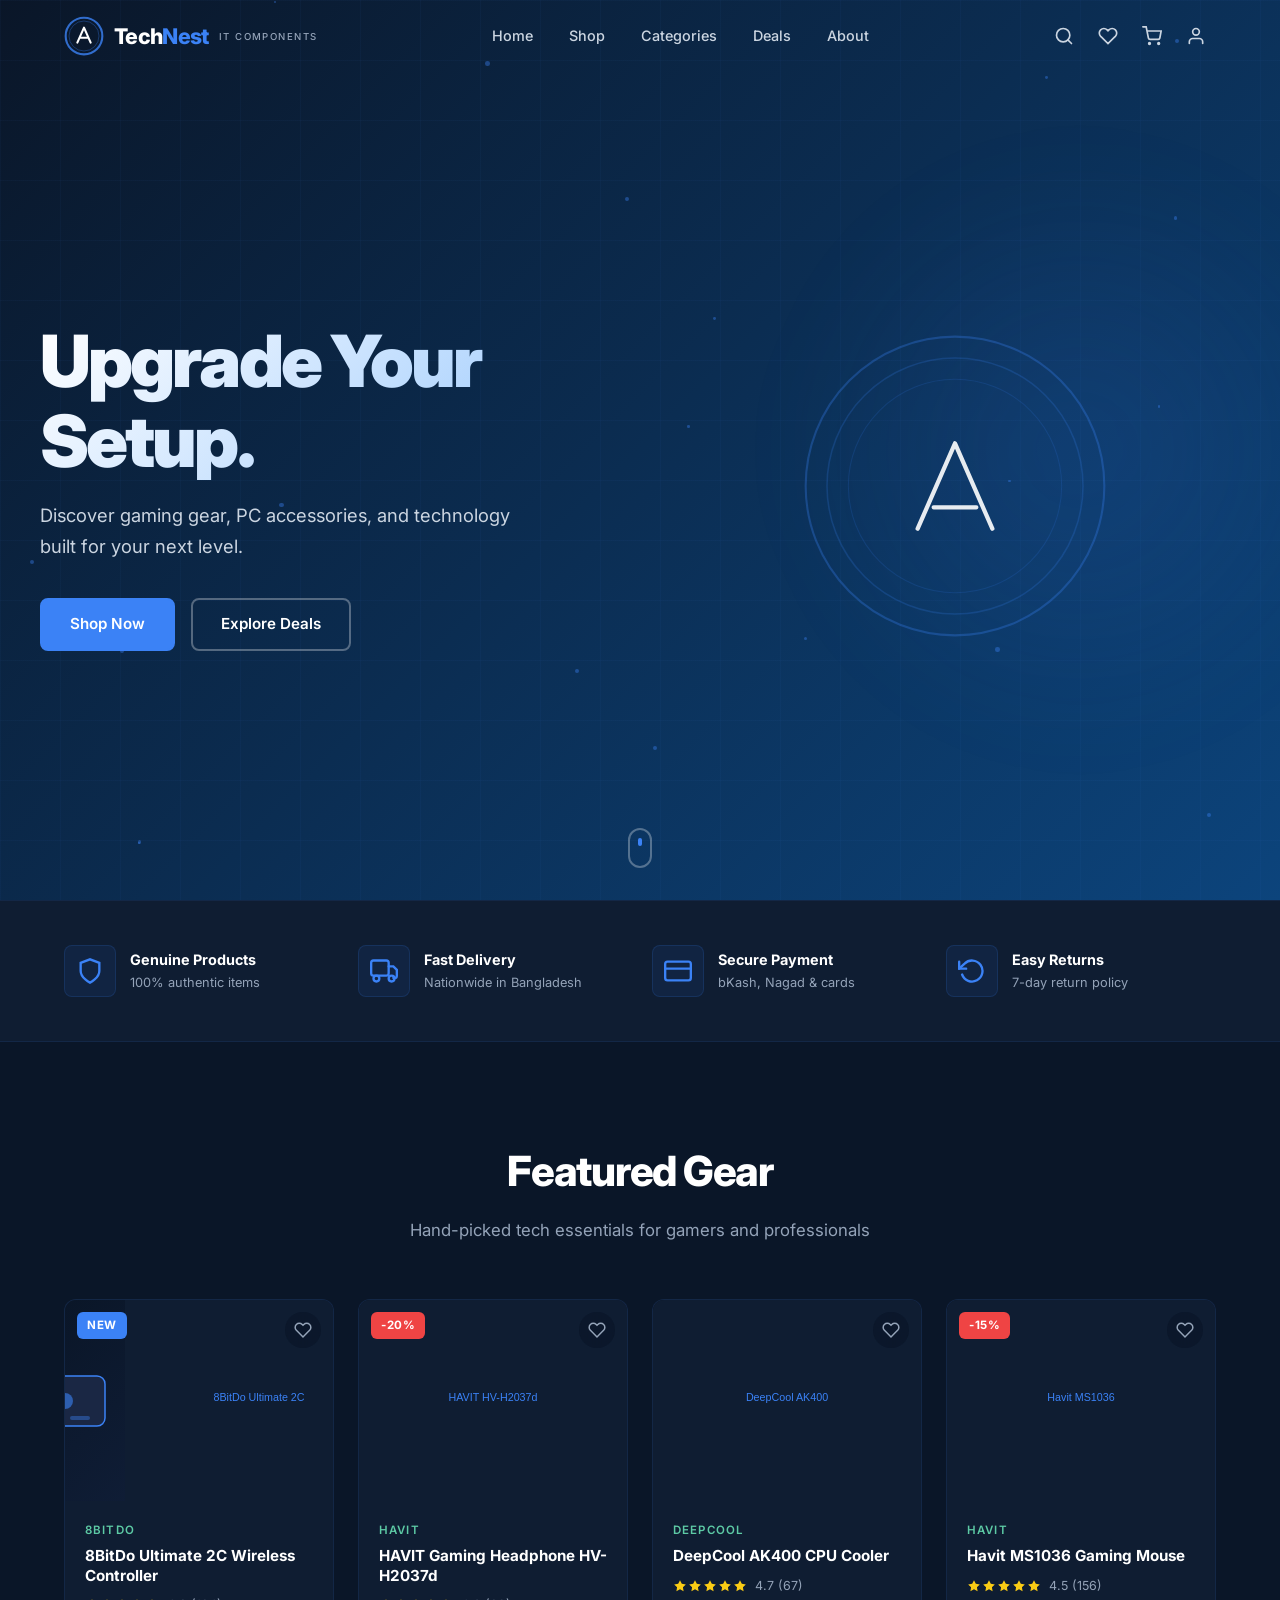
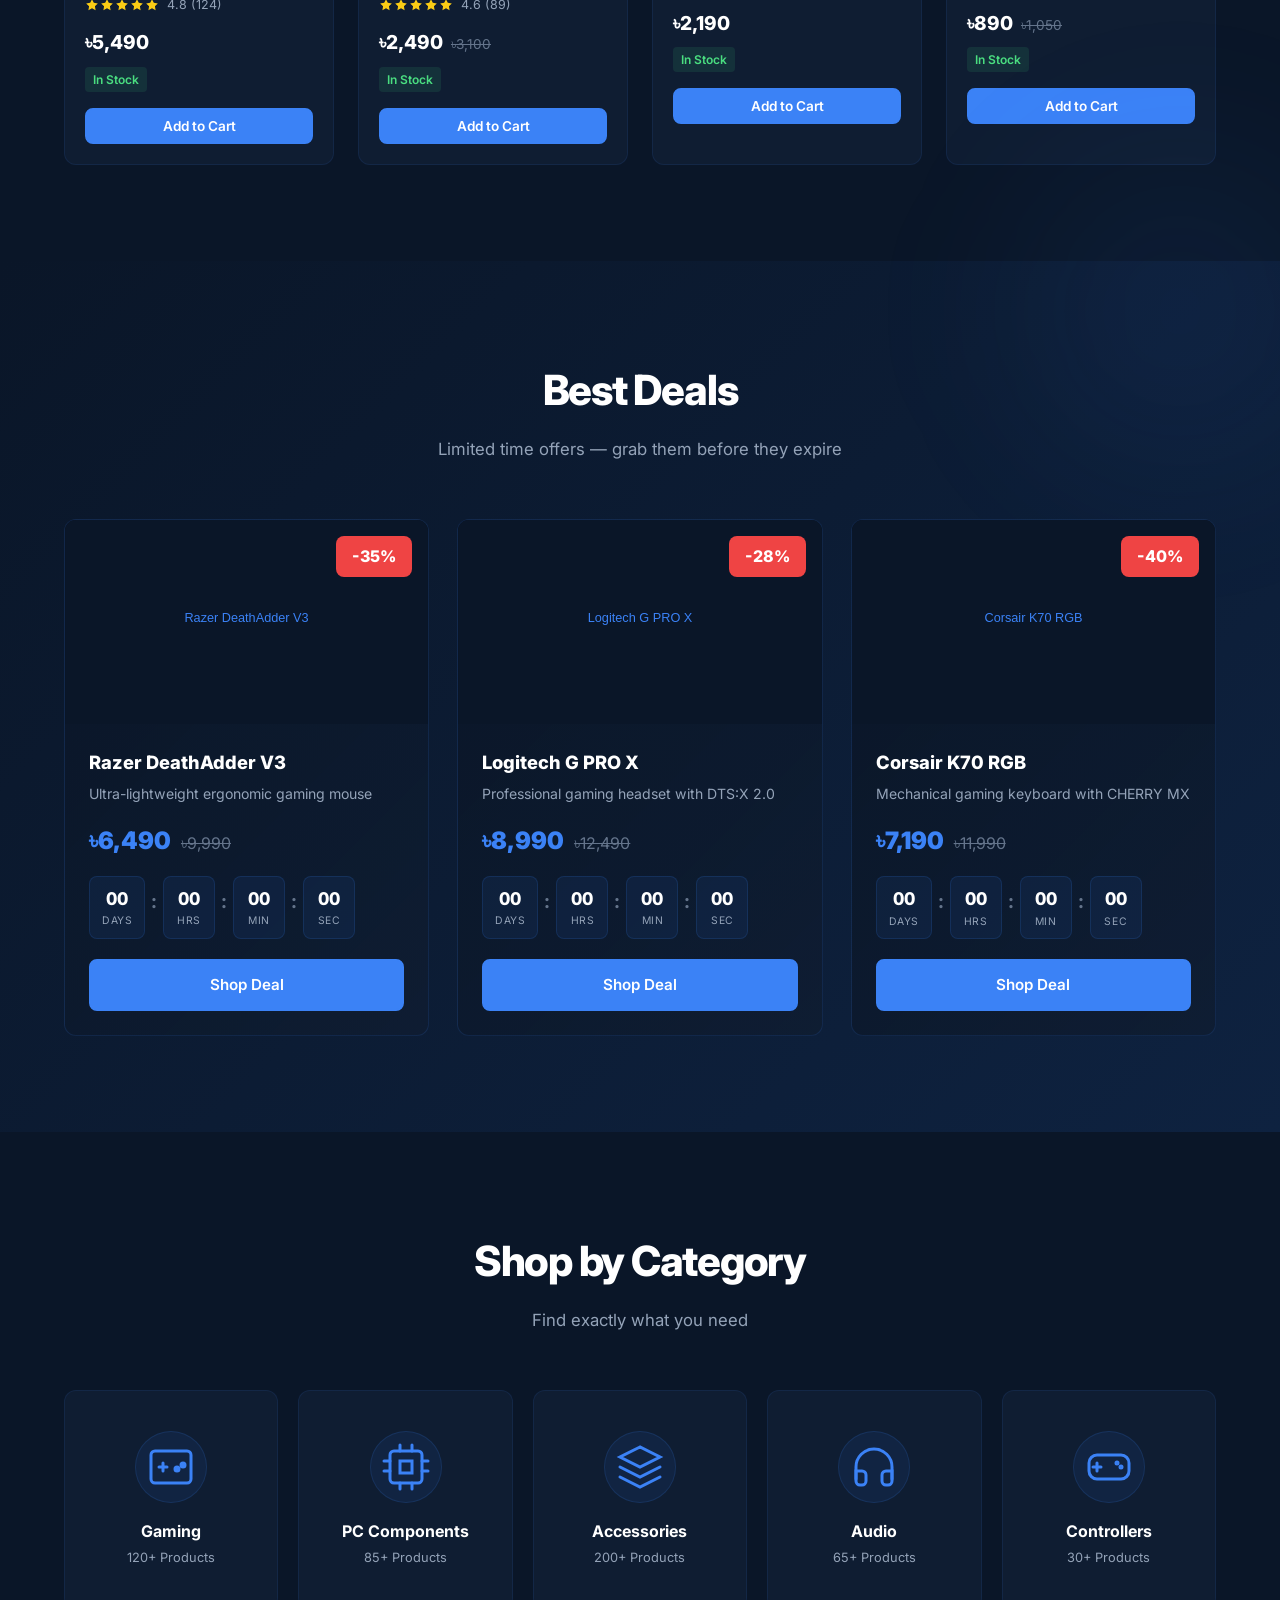
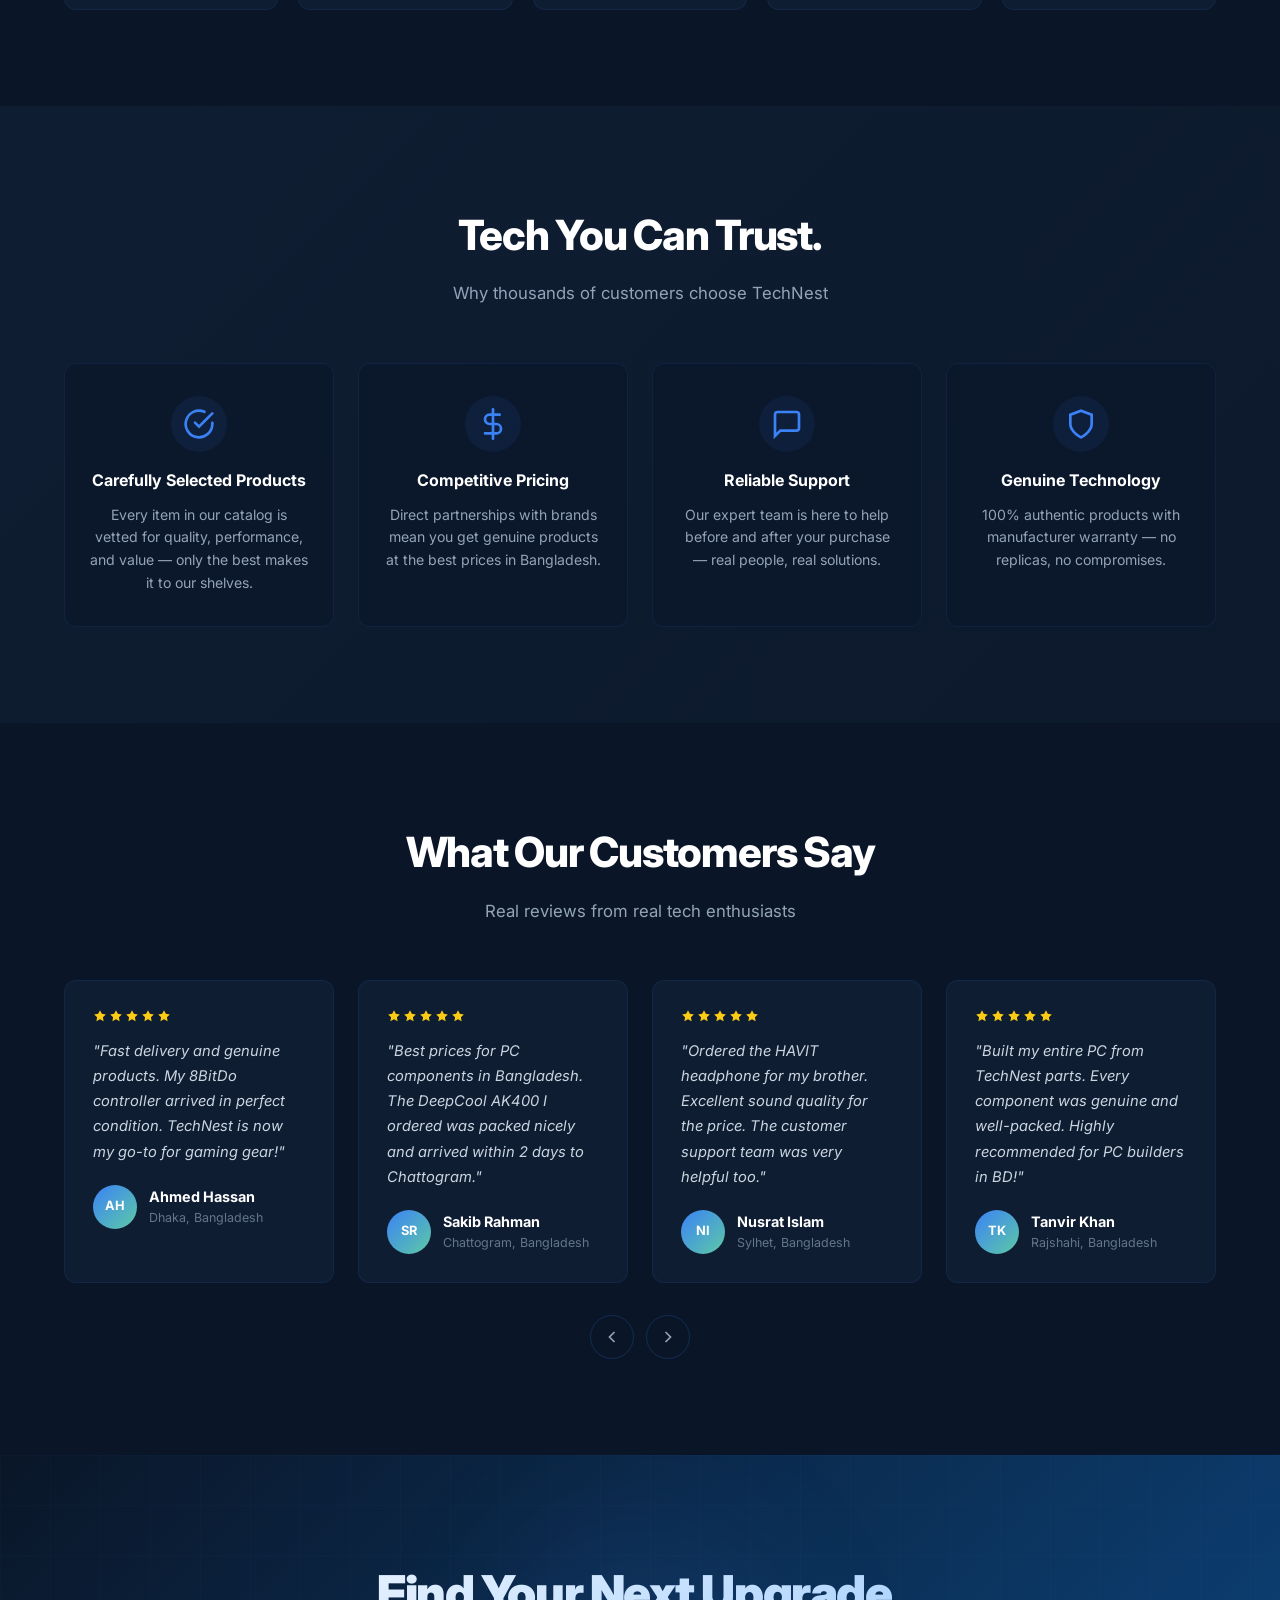
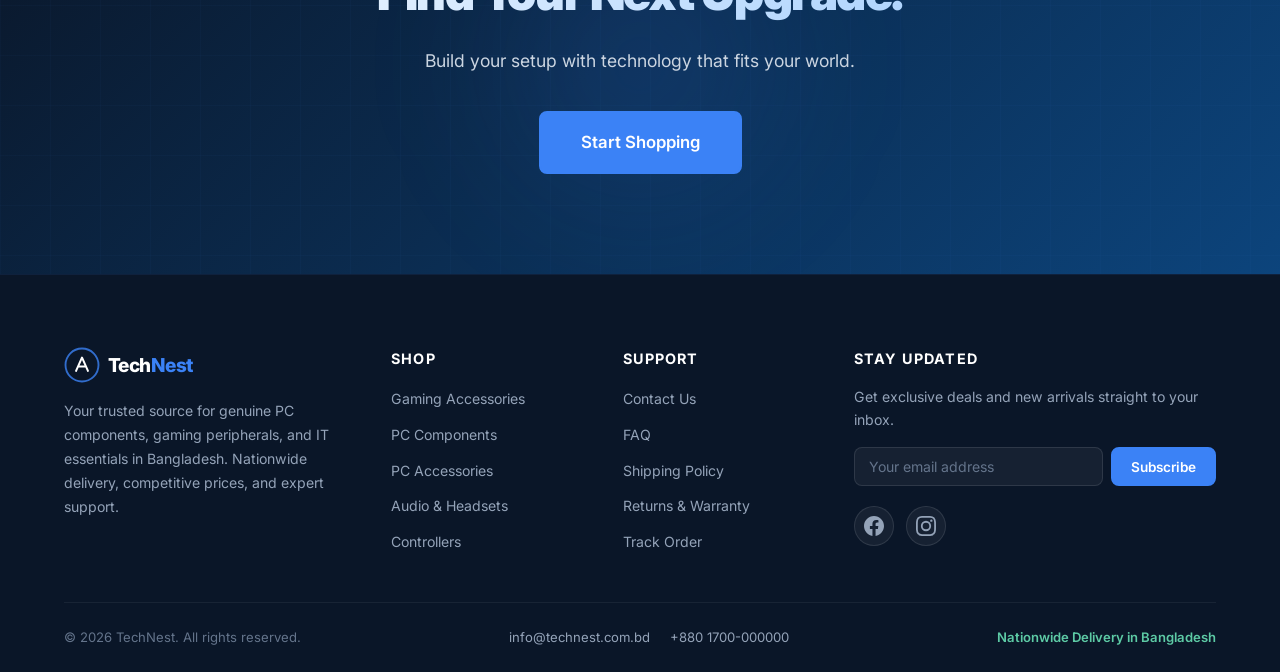
==== index.html @ ec7900d3 "TechNest: Full e-commerce website with admin panel, auth, cart, wishlist, search, filters - 10 pages" ====
<!DOCTYPE html>
<html lang="en">
<head>
    <meta charset="UTF-8">
    <meta name="viewport" content="width=device-width, initial-scale=1.0">
    <title>TechNest | Buy Genuine PC Components, Gaming Gear &amp; IT Accessories in Bangladesh</title>
    <meta name="description" content="Shop genuine computer components, gaming accessories, PC parts, and IT products in Bangladesh at TechNest. Fast delivery, competitive prices, and nationwide coverage.">
    <meta name="keywords" content="computer components Bangladesh, gaming accessories, IT products Bangladesh, PC parts online, gaming gear Bangladesh, TechNest">
    <meta name="author" content="TechNest">
    <meta name="robots" content="index, follow">
    <link rel="canonical" href="https://www.technest.com.bd/">

    <!-- Open Graph -->
    <meta property="og:type" content="website">
    <meta property="og:title" content="TechNest | Buy Genuine PC Components, Gaming Gear & IT Accessories in Bangladesh">
    <meta property="og:description" content="Shop genuine computer components, gaming accessories, PC parts, and IT products in Bangladesh at TechNest. Fast delivery, competitive prices.">
    <meta property="og:image" content="https://www.technest.com.bd/images/og-cover.jpg">
    <meta property="og:url" content="https://www.technest.com.bd/">
    <meta property="og:site_name" content="TechNest">
    <meta property="og:locale" content="en_BD">

    <!-- Twitter Card -->
    <meta name="twitter:card" content="summary_large_image">
    <meta name="twitter:title" content="TechNest | Buy Genuine PC Components, Gaming Gear & IT Accessories in Bangladesh">
    <meta name="twitter:description" content="Shop genuine computer components, gaming accessories, PC parts, and IT products in Bangladesh at TechNest.">
    <meta name="twitter:image" content="https://www.technest.com.bd/images/og-cover.jpg">

    <!-- Favicon -->
    <link rel="icon" type="image/svg+xml" href="data:image/svg+xml,<svg xmlns='http://www.w3.org/2000/svg' viewBox='0 0 100 100'><circle cx='50' cy='50' r='45' fill='none' stroke='%233B82F6' stroke-width='4'/><path d='M30 65 L50 25 L70 65 M40 50 H60' fill='none' stroke='white' stroke-width='5' stroke-linecap='round' stroke-linejoin='round'/></svg>">

    <!-- Fonts -->
    <link rel="preconnect" href="https://fonts.googleapis.com">
    <link rel="preconnect" href="https://fonts.gstatic.com" crossorigin>
    <link href="https://fonts.googleapis.com/css2?family=Inter:wght@300;400;500;600;700;800;900&display=swap" rel="stylesheet">

    <!-- Structured Data: Organization -->
    <script type="application/ld+json">
    {
        "@context": "https://schema.org",
        "@type": "Organization",
        "name": "TechNest",
        "url": "https://www.technest.com.bd",
        "logo": "https://www.technest.com.bd/images/logo.png",
        "description": "TechNest is a premium technology and gaming store in Bangladesh selling genuine PC components, gaming peripherals, and IT essentials.",
        "address": {
            "@type": "PostalAddress",
            "addressCountry": "BD"
        },
        "areaServed": {
            "@type": "Country",
            "name": "Bangladesh"
        },
        "sameAs": [
            "https://www.facebook.com/profile.php?id=61592194077927",
            "https://www.instagram.com/technestbd"
        ]
    }
    </script>

    <!-- Structured Data: Products -->
    <script type="application/ld+json">
    {
        "@context": "https://schema.org",
        "@type": "ItemList",
        "itemListElement": [
            {
                "@type": "ListItem",
                "position": 1,
                "item": {
                    "@type": "Product",
                    "name": "8BitDo Ultimate 2C Wireless Controller",
                    "image": "https://www.technest.com.bd/images/products/8bitdo-ultimate-2c.jpg",
                    "description": "Premium wireless gaming controller with Hall Effect joysticks and customizable buttons.",
                    "brand": { "@type": "Brand", "name": "8BitDo" },
                    "offers": {
                        "@type": "Offer",
                        "price": "5490",
                        "priceCurrency": "BDT",
                        "availability": "https://schema.org/InStock",
                        "seller": { "@type": "Organization", "name": "TechNest" }
                    },
                    "aggregateRating": {
                        "@type": "AggregateRating",
                        "ratingValue": "4.8",
                        "reviewCount": "124"
                    }
                }
            },
            {
                "@type": "ListItem",
                "position": 2,
                "item": {
                    "@type": "Product",
                    "name": "HAVIT Gaming Headphone HV-H2037d",
                    "image": "https://www.technest.com.bd/images/products/havit-hv-h2037d.jpg",
                    "description": "7.1 surround sound gaming headphone with noise-cancelling microphone.",
                    "brand": { "@type": "Brand", "name": "HAVIT" },
                    "offers": {
                        "@type": "Offer",
                        "price": "2490",
                        "priceCurrency": "BDT",
                        "availability": "https://schema.org/InStock",
                        "seller": { "@type": "Organization", "name": "TechNest" }
                    },
                    "aggregateRating": {
                        "@type": "AggregateRating",
                        "ratingValue": "4.6",
                        "reviewCount": "89"
                    }
                }
            },
            {
                "@type": "ListItem",
                "position": 3,
                "item": {
                    "@type": "Product",
                    "name": "DeepCool AK400 CPU Cooler",
                    "image": "https://www.technest.com.bd/images/products/deepcool-ak400.jpg",
                    "description": "High-performance tower CPU cooler with 4 direct-touch heat pipes.",
                    "brand": { "@type": "Brand", "name": "DeepCool" },
                    "offers": {
                        "@type": "Offer",
                        "price": "2190",
                        "priceCurrency": "BDT",
                        "availability": "https://schema.org/InStock",
                        "seller": { "@type": "Organization", "name": "TechNest" }
                    },
                    "aggregateRating": {
                        "@type": "AggregateRating",
                        "ratingValue": "4.7",
                        "reviewCount": "67"
                    }
                }
            },
            {
                "@type": "ListItem",
                "position": 4,
                "item": {
                    "@type": "Product",
                    "name": "Havit MS1036 Gaming Mouse",
                    "image": "https://www.technest.com.bd/images/products/havit-ms1036.jpg",
                    "description": "Ergonomic gaming mouse with 6 programmable buttons and adjustable DPI.",
                    "brand": { "@type": "Brand", "name": "Havit" },
                    "offers": {
                        "@type": "Offer",
                        "price": "890",
                        "priceCurrency": "BDT",
                        "availability": "https://schema.org/InStock",
                        "seller": { "@type": "Organization", "name": "TechNest" }
                    },
                    "aggregateRating": {
                        "@type": "AggregateRating",
                        "ratingValue": "4.5",
                        "reviewCount": "156"
                    }
                }
            }
        ]
    }
    </script>

    <!-- Structured Data: BreadcrumbList -->
    <script type="application/ld+json">
    {
        "@context": "https://schema.org",
        "@type": "BreadcrumbList",
        "itemListElement": [
            { "@type": "ListItem", "position": 1, "name": "Home", "item": "https://www.technest.com.bd/" },
            { "@type": "ListItem", "position": 2, "name": "Shop", "item": "https://www.technest.com.bd/shop" }
        ]
    }
    </script>

    <link rel="stylesheet" href="styles.css">
</head>
<body>
    <!-- ========== STICKY NAVBAR ========== -->
    <header class="navbar" id="navbar">
        <nav class="navbar__inner container" aria-label="Main navigation">
            <a href="#hero" class="navbar__logo" aria-label="TechNest Home">
                <svg class="navbar__logo-icon" viewBox="0 0 48 48" width="40" height="40" aria-hidden="true">
                    <circle cx="24" cy="24" r="22" fill="none" stroke="#3B82F6" stroke-width="2.5" opacity="0.8"/>
                    <circle cx="24" cy="24" r="18" fill="none" stroke="#3B82F6" stroke-width="1" opacity="0.4"/>
                    <path d="M16 32 L24 14 L32 32 M20 26 H28" fill="none" stroke="#fff" stroke-width="2.5" stroke-linecap="round" stroke-linejoin="round"/>
                </svg>
                <span class="navbar__wordmark">Tech<span class="navbar__wordmark--blue">Nest</span></span>
                <span class="navbar__tagline">IT COMPONENTS</span>
            </a>

            <ul class="navbar__links" id="navLinks">
                <li><a href="index.html" class="navbar__link navbar__link--active">Home</a></li>
                <li><a href="shop.html" class="navbar__link">Shop</a></li>
                <li><a href="categories.html" class="navbar__link">Categories</a></li>
                <li><a href="deals.html" class="navbar__link">Deals</a></li>
                <li><a href="about.html" class="navbar__link">About</a></li>
            </ul>

            <div class="navbar__actions">
                <button class="navbar__icon-btn" aria-label="Search" onclick="TN.ui.openSearch()">
                    <svg width="20" height="20" viewBox="0 0 24 24" fill="none" stroke="currentColor" stroke-width="2" stroke-linecap="round"><circle cx="11" cy="11" r="8"/><path d="M21 21l-4.35-4.35"/></svg>
                </button>
                <button class="navbar__icon-btn" aria-label="Wishlist" onclick="TN.ui.openWishlist()">
                    <svg width="20" height="20" viewBox="0 0 24 24" fill="none" stroke="currentColor" stroke-width="2" stroke-linecap="round"><path d="M20.84 4.61a5.5 5.5 0 0 0-7.78 0L12 5.67l-1.06-1.06a5.5 5.5 0 0 0-7.78 7.78l1.06 1.06L12 21.23l7.78-7.78 1.06-1.06a5.5 5.5 0 0 0 0-7.78z"/></svg>
                    <span class="navbar__badge navbar__badge--wishlist" style="display:none">0</span>
                </button>
                <button class="navbar__icon-btn" aria-label="Cart" onclick="TN.ui.openCart()">
                    <svg width="20" height="20" viewBox="0 0 24 24" fill="none" stroke="currentColor" stroke-width="2" stroke-linecap="round"><circle cx="9" cy="21" r="1"/><circle cx="20" cy="21" r="1"/><path d="M1 1h4l2.68 13.39a2 2 0 0 0 2 1.61h9.72a2 2 0 0 0 2-1.61L23 6H6"/></svg>
                    <span class="navbar__badge navbar__badge--cart" style="display:none">0</span>
                </button>
                <a href="profile.html" class="navbar__icon-btn" aria-label="Account">
                    <svg width="20" height="20" viewBox="0 0 24 24" fill="none" stroke="currentColor" stroke-width="2" stroke-linecap="round"><path d="M20 21v-2a4 4 0 0 0-4-4H8a4 4 0 0 0-4 4v2"/><circle cx="12" cy="7" r="4"/></svg>
                </a>
                <button class="navbar__hamburger" id="hamburger" aria-label="Toggle menu" aria-expanded="false">
                    <span></span><span></span><span></span>
                </button>
            </div>
        </nav>
        <div class="navbar__mobile-menu" id="mobileMenu">
            <ul>
                <li><a href="index.html">Home</a></li>
                <li><a href="shop.html">Shop</a></li>
                <li><a href="categories.html">Categories</a></li>
                <li><a href="deals.html">Deals</a></li>
                <li><a href="about.html">About</a></li>
            </ul>
        </div>
    </header>

    <main>
        <!-- ========== HERO SECTION ========== -->
        <section class="hero" id="hero">
            <div class="hero__bg">
                <div class="hero__circuit-lines"></div>
                <div class="hero__glow-ring"></div>
                <div class="hero__particles" id="particles"></div>
            </div>
            <div class="hero__content container">
                <div class="hero__text">
                    <h1 class="hero__headline">Upgrade Your Setup.</h1>
                    <p class="hero__subtext">Discover gaming gear, PC accessories, and technology built for your next level.</p>
                    <div class="hero__ctas">
                        <a href="shop.html" class="btn btn--primary btn--glow">Shop Now</a>
                        <a href="deals.html" class="btn btn--outline">Explore Deals</a>
                    </div>
                </div>
                <div class="hero__visual">
                    <div class="hero__ring-motif">
                        <svg viewBox="0 0 300 300" class="hero__ring-svg" aria-hidden="true">
                            <circle cx="150" cy="150" r="140" fill="none" stroke="#3B82F6" stroke-width="2" opacity="0.3"/>
                            <circle cx="150" cy="150" r="120" fill="none" stroke="#3B82F6" stroke-width="1.5" opacity="0.2"/>
                            <circle cx="150" cy="150" r="100" fill="none" stroke="#3B82F6" stroke-width="1" opacity="0.15"/>
                            <path d="M115 190 L150 110 L185 190 M130 170 H170" fill="none" stroke="#fff" stroke-width="4" stroke-linecap="round" stroke-linejoin="round" opacity="0.9"/>
                        </svg>
                    </div>
                </div>
            </div>
            <div class="hero__scroll-indicator" aria-hidden="true">
                <span></span>
            </div>
        </section>

        <!-- ========== TRUST FEATURES BAR ========== -->
        <section class="trust-bar">
            <div class="container trust-bar__inner">
                <div class="trust-bar__item">
                    <div class="trust-bar__icon">
                        <svg width="28" height="28" viewBox="0 0 24 24" fill="none" stroke="#3B82F6" stroke-width="2" stroke-linecap="round"><path d="M12 22s8-4 8-10V5l-8-3-8 3v7c0 6 8 10 8 10z"/></svg>
                    </div>
                    <div>
                        <h3 class="trust-bar__title">Genuine Products</h3>
                        <p class="trust-bar__text">100% authentic items</p>
                    </div>
                </div>
                <div class="trust-bar__item">
                    <div class="trust-bar__icon">
                        <svg width="28" height="28" viewBox="0 0 24 24" fill="none" stroke="#3B82F6" stroke-width="2" stroke-linecap="round"><rect x="1" y="3" width="15" height="13" rx="2"/><path d="M16 8h4l3 3v5a2 2 0 0 1-2 2h-1"/><circle cx="5.5" cy="18.5" r="2.5"/><circle cx="18.5" cy="18.5" r="2.5"/></svg>
                    </div>
                    <div>
                        <h3 class="trust-bar__title">Fast Delivery</h3>
                        <p class="trust-bar__text">Nationwide in Bangladesh</p>
                    </div>
                </div>
                <div class="trust-bar__item">
                    <div class="trust-bar__icon">
                        <svg width="28" height="28" viewBox="0 0 24 24" fill="none" stroke="#3B82F6" stroke-width="2" stroke-linecap="round"><rect x="1" y="4" width="22" height="16" rx="2"/><line x1="1" y1="10" x2="23" y2="10"/></svg>
                    </div>
                    <div>
                        <h3 class="trust-bar__title">Secure Payment</h3>
                        <p class="trust-bar__text">bKash, Nagad & cards</p>
                    </div>
                </div>
                <div class="trust-bar__item">
                    <div class="trust-bar__icon">
                        <svg width="28" height="28" viewBox="0 0 24 24" fill="none" stroke="#3B82F6" stroke-width="2" stroke-linecap="round"><polyline points="1 4 1 10 7 10"/><path d="M3.51 15a9 9 0 1 0 2.13-9.36L1 10"/></svg>
                    </div>
                    <div>
                        <h3 class="trust-bar__title">Easy Returns</h3>
                        <p class="trust-bar__text">7-day return policy</p>
                    </div>
                </div>
            </div>
        </section>

        <!-- ========== FEATURED GEAR ========== -->
        <section class="featured" id="featured">
            <div class="container">
                <div class="section-header">
                    <h2 class="section-title">Featured Gear</h2>
                    <p class="section-subtitle">Hand-picked tech essentials for gamers and professionals</p>
                </div>
                <div class="product-grid">
                    <!-- Product 1 -->
                    <article class="product-card" itemscope itemtype="https://schema.org/Product">
                        <div class="product-card__badge">New</div>
                        <button class="product-card__wishlist" data-wishlist-id="1" onclick="TN.toggleWishlist(1,this)" aria-label="Add to wishlist">
                            <svg width="18" height="18" viewBox="0 0 24 24" fill="none" stroke="currentColor" stroke-width="2"><path d="M20.84 4.61a5.5 5.5 0 0 0-7.78 0L12 5.67l-1.06-1.06a5.5 5.5 0 0 0-7.78 7.78l1.06 1.06L12 21.23l7.78-7.78 1.06-1.06a5.5 5.5 0 0 0 0-7.78z"/></svg>
                        </button>
                        <div class="product-card__image">
                            <div class="product-card__placeholder" aria-hidden="true">
                                <svg viewBox="0 0 120 80" width="120" height="80"><rect x="20" y="15" width="80" height="50" rx="8" fill="#1a2744" stroke="#3B82F6" stroke-width="1.5"/><circle cx="60" cy="40" r="8" fill="#3B82F6" opacity="0.6"/><rect x="35" y="55" width="20" height="4" rx="2" fill="#3B82F6" opacity="0.4"/><rect x="65" y="55" width="20" height="4" rx="2" fill="#3B82F6" opacity="0.4"/></svg>
                            </div>
                            <img src="data:image/svg+xml,%3Csvg xmlns='http://www.w3.org/2000/svg' viewBox='0 0 400 300'%3E%3Crect fill='%230f1d32' width='400' height='300'/%3E%3Ctext x='200' y='150' fill='%233B82F6' font-size='16' text-anchor='middle' font-family='sans-serif'%3E8BitDo Ultimate 2C%3C/text%3E%3C/svg%3E" alt="8BitDo Ultimate 2C Wireless Controller - TechNest Bangladesh" loading="lazy" width="400" height="300" itemprop="image">
                        </div>
                        <div class="product-card__body">
                            <span class="product-card__brand" itemprop="brand">8BitDo</span>
                            <h3 class="product-card__name" itemprop="name">8BitDo Ultimate 2C Wireless Controller</h3>
                            <div class="product-card__rating" itemprop="aggregateRating" itemscope itemtype="https://schema.org/AggregateRating">
                                <div class="stars" aria-label="4.8 out of 5 stars">
                                    <svg width="14" height="14" viewBox="0 0 24 24" fill="#facc15"><path d="M12 2l3.09 6.26L22 9.27l-5 4.87 1.18 6.88L12 17.77l-6.18 3.25L7 14.14 2 9.27l6.91-1.01L12 2z"/></svg>
                                    <svg width="14" height="14" viewBox="0 0 24 24" fill="#facc15"><path d="M12 2l3.09 6.26L22 9.27l-5 4.87 1.18 6.88L12 17.77l-6.18 3.25L7 14.14 2 9.27l6.91-1.01L12 2z"/></svg>
                                    <svg width="14" height="14" viewBox="0 0 24 24" fill="#facc15"><path d="M12 2l3.09 6.26L22 9.27l-5 4.87 1.18 6.88L12 17.77l-6.18 3.25L7 14.14 2 9.27l6.91-1.01L12 2z"/></svg>
                                    <svg width="14" height="14" viewBox="0 0 24 24" fill="#facc15"><path d="M12 2l3.09 6.26L22 9.27l-5 4.87 1.18 6.88L12 17.77l-6.18 3.25L7 14.14 2 9.27l6.91-1.01L12 2z"/></svg>
                                    <svg width="14" height="14" viewBox="0 0 24 24" fill="#facc15"><path d="M12 2l3.09 6.26L22 9.27l-5 4.87 1.18 6.88L12 17.77l-6.18 3.25L7 14.14 2 9.27l6.91-1.01L12 2z"/></svg>
                                </div>
                                <span class="product-card__rating-text"><span itemprop="ratingValue">4.8</span> (<span itemprop="reviewCount">124</span>)</span>
                            </div>
                            <div class="product-card__pricing" itemprop="offers" itemscope itemtype="https://schema.org/Offer">
                                <span class="product-card__price" itemprop="price" content="5490">৳5,490</span>
                                <meta itemprop="priceCurrency" content="BDT">
                                <link itemprop="availability" href="https://schema.org/InStock">
                            </div>
                            <span class="product-card__stock product-card__stock--in">In Stock</span>
                            <button class="btn btn--primary btn--sm product-card__cta" onclick="TN.addToCart(1)">Add to Cart</button>
                        </div>
                    </article>

                    <!-- Product 2 -->
                    <article class="product-card" itemscope itemtype="https://schema.org/Product">
                        <div class="product-card__badge product-card__badge--sale">-20%</div>
                        <button class="product-card__wishlist" data-wishlist-id="2" onclick="TN.toggleWishlist(2,this)" aria-label="Add to wishlist">
                            <svg width="18" height="18" viewBox="0 0 24 24" fill="none" stroke="currentColor" stroke-width="2"><path d="M20.84 4.61a5.5 5.5 0 0 0-7.78 0L12 5.67l-1.06-1.06a5.5 5.5 0 0 0-7.78 7.78l1.06 1.06L12 21.23l7.78-7.78 1.06-1.06a5.5 5.5 0 0 0 0-7.78z"/></svg>
                        </button>
                        <div class="product-card__image">
                            <img src="data:image/svg+xml,%3Csvg xmlns='http://www.w3.org/2000/svg' viewBox='0 0 400 300'%3E%3Crect fill='%230f1d32' width='400' height='300'/%3E%3Ctext x='200' y='150' fill='%233B82F6' font-size='16' text-anchor='middle' font-family='sans-serif'%3EHAVIT HV-H2037d%3C/text%3E%3C/svg%3E" alt="HAVIT Gaming Headphone HV-H2037d - TechNest Bangladesh" loading="lazy" width="400" height="300" itemprop="image">
                        </div>
                        <div class="product-card__body">
                            <span class="product-card__brand" itemprop="brand">HAVIT</span>
                            <h3 class="product-card__name" itemprop="name">HAVIT Gaming Headphone HV-H2037d</h3>
                            <div class="product-card__rating" itemprop="aggregateRating" itemscope itemtype="https://schema.org/AggregateRating">
                                <div class="stars" aria-label="4.6 out of 5 stars">
                                    <svg width="14" height="14" viewBox="0 0 24 24" fill="#facc15"><path d="M12 2l3.09 6.26L22 9.27l-5 4.87 1.18 6.88L12 17.77l-6.18 3.25L7 14.14 2 9.27l6.91-1.01L12 2z"/></svg>
                                    <svg width="14" height="14" viewBox="0 0 24 24" fill="#facc15"><path d="M12 2l3.09 6.26L22 9.27l-5 4.87 1.18 6.88L12 17.77l-6.18 3.25L7 14.14 2 9.27l6.91-1.01L12 2z"/></svg>
                                    <svg width="14" height="14" viewBox="0 0 24 24" fill="#facc15"><path d="M12 2l3.09 6.26L22 9.27l-5 4.87 1.18 6.88L12 17.77l-6.18 3.25L7 14.14 2 9.27l6.91-1.01L12 2z"/></svg>
                                    <svg width="14" height="14" viewBox="0 0 24 24" fill="#facc15"><path d="M12 2l3.09 6.26L22 9.27l-5 4.87 1.18 6.88L12 17.77l-6.18 3.25L7 14.14 2 9.27l6.91-1.01L12 2z"/></svg>
                                    <svg width="14" height="14" viewBox="0 0 24 24" fill="#facc15"><path d="M12 2l3.09 6.26L22 9.27l-5 4.87 1.18 6.88L12 17.77l-6.18 3.25L7 14.14 2 9.27l6.91-1.01L12 2z"/></svg>
                                </div>
                                <span class="product-card__rating-text"><span itemprop="ratingValue">4.6</span> (<span itemprop="reviewCount">89</span>)</span>
                            </div>
                            <div class="product-card__pricing" itemprop="offers" itemscope itemtype="https://schema.org/Offer">
                                <span class="product-card__price" itemprop="price" content="2490">৳2,490</span>
                                <span class="product-card__original-price">৳3,100</span>
                                <meta itemprop="priceCurrency" content="BDT">
                                <link itemprop="availability" href="https://schema.org/InStock">
                            </div>
                            <span class="product-card__stock product-card__stock--in">In Stock</span>
                            <button class="btn btn--primary btn--sm product-card__cta" onclick="TN.addToCart(2)">Add to Cart</button>
                        </div>
                    </article>

                    <!-- Product 3 -->
                    <article class="product-card" itemscope itemtype="https://schema.org/Product">
                        <button class="product-card__wishlist" data-wishlist-id="3" onclick="TN.toggleWishlist(3,this)" aria-label="Add to wishlist">
                            <svg width="18" height="18" viewBox="0 0 24 24" fill="none" stroke="currentColor" stroke-width="2"><path d="M20.84 4.61a5.5 5.5 0 0 0-7.78 0L12 5.67l-1.06-1.06a5.5 5.5 0 0 0-7.78 7.78l1.06 1.06L12 21.23l7.78-7.78 1.06-1.06a5.5 5.5 0 0 0 0-7.78z"/></svg>
                        </button>
                        <div class="product-card__image">
                            <img src="data:image/svg+xml,%3Csvg xmlns='http://www.w3.org/2000/svg' viewBox='0 0 400 300'%3E%3Crect fill='%230f1d32' width='400' height='300'/%3E%3Ctext x='200' y='150' fill='%233B82F6' font-size='16' text-anchor='middle' font-family='sans-serif'%3EDeepCool AK400%3C/text%3E%3C/svg%3E" alt="DeepCool AK400 CPU Cooler - TechNest Bangladesh" loading="lazy" width="400" height="300" itemprop="image">
                        </div>
                        <div class="product-card__body">
                            <span class="product-card__brand" itemprop="brand">DeepCool</span>
                            <h3 class="product-card__name" itemprop="name">DeepCool AK400 CPU Cooler</h3>
                            <div class="product-card__rating" itemprop="aggregateRating" itemscope itemtype="https://schema.org/AggregateRating">
                                <div class="stars" aria-label="4.7 out of 5 stars">
                                    <svg width="14" height="14" viewBox="0 0 24 24" fill="#facc15"><path d="M12 2l3.09 6.26L22 9.27l-5 4.87 1.18 6.88L12 17.77l-6.18 3.25L7 14.14 2 9.27l6.91-1.01L12 2z"/></svg>
                                    <svg width="14" height="14" viewBox="0 0 24 24" fill="#facc15"><path d="M12 2l3.09 6.26L22 9.27l-5 4.87 1.18 6.88L12 17.77l-6.18 3.25L7 14.14 2 9.27l6.91-1.01L12 2z"/></svg>
                                    <svg width="14" height="14" viewBox="0 0 24 24" fill="#facc15"><path d="M12 2l3.09 6.26L22 9.27l-5 4.87 1.18 6.88L12 17.77l-6.18 3.25L7 14.14 2 9.27l6.91-1.01L12 2z"/></svg>
                                    <svg width="14" height="14" viewBox="0 0 24 24" fill="#facc15"><path d="M12 2l3.09 6.26L22 9.27l-5 4.87 1.18 6.88L12 17.77l-6.18 3.25L7 14.14 2 9.27l6.91-1.01L12 2z"/></svg>
                                    <svg width="14" height="14" viewBox="0 0 24 24" fill="#facc15"><path d="M12 2l3.09 6.26L22 9.27l-5 4.87 1.18 6.88L12 17.77l-6.18 3.25L7 14.14 2 9.27l6.91-1.01L12 2z"/></svg>
                                </div>
                                <span class="product-card__rating-text"><span itemprop="ratingValue">4.7</span> (<span itemprop="reviewCount">67</span>)</span>
                            </div>
                            <div class="product-card__pricing" itemprop="offers" itemscope itemtype="https://schema.org/Offer">
                                <span class="product-card__price" itemprop="price" content="2190">৳2,190</span>
                                <meta itemprop="priceCurrency" content="BDT">
                                <link itemprop="availability" href="https://schema.org/InStock">
                            </div>
                            <span class="product-card__stock product-card__stock--in">In Stock</span>
                            <button class="btn btn--primary btn--sm product-card__cta" onclick="TN.addToCart(3)">Add to Cart</button>
                        </div>
                    </article>

                    <!-- Product 4 -->
                    <article class="product-card" itemscope itemtype="https://schema.org/Product">
                        <div class="product-card__badge product-card__badge--sale">-15%</div>
                        <button class="product-card__wishlist" data-wishlist-id="4" onclick="TN.toggleWishlist(4,this)" aria-label="Add to wishlist">
                            <svg width="18" height="18" viewBox="0 0 24 24" fill="none" stroke="currentColor" stroke-width="2"><path d="M20.84 4.61a5.5 5.5 0 0 0-7.78 0L12 5.67l-1.06-1.06a5.5 5.5 0 0 0-7.78 7.78l1.06 1.06L12 21.23l7.78-7.78 1.06-1.06a5.5 5.5 0 0 0 0-7.78z"/></svg>
                        </button>
                        <div class="product-card__image">
                            <img src="data:image/svg+xml,%3Csvg xmlns='http://www.w3.org/2000/svg' viewBox='0 0 400 300'%3E%3Crect fill='%230f1d32' width='400' height='300'/%3E%3Ctext x='200' y='150' fill='%233B82F6' font-size='16' text-anchor='middle' font-family='sans-serif'%3EHavit MS1036%3C/text%3E%3C/svg%3E" alt="Havit MS1036 Gaming Mouse - TechNest Bangladesh" loading="lazy" width="400" height="300" itemprop="image">
                        </div>
                        <div class="product-card__body">
                            <span class="product-card__brand" itemprop="brand">Havit</span>
                            <h3 class="product-card__name" itemprop="name">Havit MS1036 Gaming Mouse</h3>
                            <div class="product-card__rating" itemprop="aggregateRating" itemscope itemtype="https://schema.org/AggregateRating">
                                <div class="stars" aria-label="4.5 out of 5 stars">
                                    <svg width="14" height="14" viewBox="0 0 24 24" fill="#facc15"><path d="M12 2l3.09 6.26L22 9.27l-5 4.87 1.18 6.88L12 17.77l-6.18 3.25L7 14.14 2 9.27l6.91-1.01L12 2z"/></svg>
                                    <svg width="14" height="14" viewBox="0 0 24 24" fill="#facc15"><path d="M12 2l3.09 6.26L22 9.27l-5 4.87 1.18 6.88L12 17.77l-6.18 3.25L7 14.14 2 9.27l6.91-1.01L12 2z"/></svg>
                                    <svg width="14" height="14" viewBox="0 0 24 24" fill="#facc15"><path d="M12 2l3.09 6.26L22 9.27l-5 4.87 1.18 6.88L12 17.77l-6.18 3.25L7 14.14 2 9.27l6.91-1.01L12 2z"/></svg>
                                    <svg width="14" height="14" viewBox="0 0 24 24" fill="#facc15"><path d="M12 2l3.09 6.26L22 9.27l-5 4.87 1.18 6.88L12 17.77l-6.18 3.25L7 14.14 2 9.27l6.91-1.01L12 2z"/></svg>
                                    <svg width="14" height="14" viewBox="0 0 24 24" fill="#facc15"><path d="M12 2l3.09 6.26L22 9.27l-5 4.87 1.18 6.88L12 17.77l-6.18 3.25L7 14.14 2 9.27l6.91-1.01L12 2z"/></svg>
                                </div>
                                <span class="product-card__rating-text"><span itemprop="ratingValue">4.5</span> (<span itemprop="reviewCount">156</span>)</span>
                            </div>
                            <div class="product-card__pricing" itemprop="offers" itemscope itemtype="https://schema.org/Offer">
                                <span class="product-card__price" itemprop="price" content="890">৳890</span>
                                <span class="product-card__original-price">৳1,050</span>
                                <meta itemprop="priceCurrency" content="BDT">
                                <link itemprop="availability" href="https://schema.org/InStock">
                            </div>
                            <span class="product-card__stock product-card__stock--in">In Stock</span>
                            <button class="btn btn--primary btn--sm product-card__cta" onclick="TN.addToCart(4)">Add to Cart</button>
                        </div>
                    </article>
                </div>
            </div>
        </section>

        <!-- ========== BEST DEALS SECTION ========== -->
        <section class="deals" id="deals">
            <div class="deals__bg-glow" aria-hidden="true"></div>
            <div class="container">
                <div class="section-header">
                    <h2 class="section-title section-title--light">Best Deals</h2>
                    <p class="section-subtitle section-subtitle--light">Limited time offers — grab them before they expire</p>
                </div>
                <div class="deals__grid">
                    <!-- Deal 1 -->
                    <div class="deal-card">
                        <div class="deal-card__badge">
                            <span class="deal-card__badge-text">-35%</span>
                        </div>
                        <div class="deal-card__image">
                            <img src="data:image/svg+xml,%3Csvg xmlns='http://www.w3.org/2000/svg' viewBox='0 0 400 300'%3E%3Crect fill='%230a1628' width='400' height='300'/%3E%3Ctext x='200' y='150' fill='%233B82F6' font-size='14' text-anchor='middle' font-family='sans-serif'%3ERazer DeathAdder V3%3C/text%3E%3C/svg%3E" alt="Razer DeathAdder V3 Gaming Mouse on sale at TechNest" loading="lazy" width="400" height="300">
                        </div>
                        <div class="deal-card__body">
                            <h3 class="deal-card__name">Razer DeathAdder V3</h3>
                            <p class="deal-card__desc">Ultra-lightweight ergonomic gaming mouse</p>
                            <div class="deal-card__pricing">
                                <span class="deal-card__price">৳6,490</span>
                                <span class="deal-card__original">৳9,990</span>
                            </div>
                            <div class="deal-card__timer" data-end="2026-07-27T23:59:59">
                                <div class="deal-card__timer-block"><span class="deal-card__timer-num" data-unit="days">07</span><span class="deal-card__timer-label">Days</span></div>
                                <div class="deal-card__timer-sep">:</div>
                                <div class="deal-card__timer-block"><span class="deal-card__timer-num" data-unit="hours">12</span><span class="deal-card__timer-label">Hrs</span></div>
                                <div class="deal-card__timer-sep">:</div>
                                <div class="deal-card__timer-block"><span class="deal-card__timer-num" data-unit="mins">34</span><span class="deal-card__timer-label">Min</span></div>
                                <div class="deal-card__timer-sep">:</div>
                                <div class="deal-card__timer-block"><span class="deal-card__timer-num" data-unit="secs">56</span><span class="deal-card__timer-label">Sec</span></div>
                            </div>
                            <a href="deals.html" class="btn btn--primary btn--glow deal-card__cta">Shop Deal</a>
                        </div>
                    </div>

                    <!-- Deal 2 -->
                    <div class="deal-card">
                        <div class="deal-card__badge">
                            <span class="deal-card__badge-text">-28%</span>
                        </div>
                        <div class="deal-card__image">
                            <img src="data:image/svg+xml,%3Csvg xmlns='http://www.w3.org/2000/svg' viewBox='0 0 400 300'%3E%3Crect fill='%230a1628' width='400' height='300'/%3E%3Ctext x='200' y='150' fill='%233B82F6' font-size='14' text-anchor='middle' font-family='sans-serif'%3ELogitech G PRO X%3C/text%3E%3C/svg%3E" alt="Logitech G PRO X Headset on sale at TechNest" loading="lazy" width="400" height="300">
                        </div>
                        <div class="deal-card__body">
                            <h3 class="deal-card__name">Logitech G PRO X</h3>
                            <p class="deal-card__desc">Professional gaming headset with DTS:X 2.0</p>
                            <div class="deal-card__pricing">
                                <span class="deal-card__price">৳8,990</span>
                                <span class="deal-card__original">৳12,490</span>
                            </div>
                            <div class="deal-card__timer" data-end="2026-07-25T23:59:59">
                                <div class="deal-card__timer-block"><span class="deal-card__timer-num" data-unit="days">05</span><span class="deal-card__timer-label">Days</span></div>
                                <div class="deal-card__timer-sep">:</div>
                                <div class="deal-card__timer-block"><span class="deal-card__timer-num" data-unit="hours">08</span><span class="deal-card__timer-label">Hrs</span></div>
                                <div class="deal-card__timer-sep">:</div>
                                <div class="deal-card__timer-block"><span class="deal-card__timer-num" data-unit="mins">22</span><span class="deal-card__timer-label">Min</span></div>
                                <div class="deal-card__timer-sep">:</div>
                                <div class="deal-card__timer-block"><span class="deal-card__timer-num" data-unit="secs">15</span><span class="deal-card__timer-label">Sec</span></div>
                            </div>
                            <a href="deals.html" class="btn btn--primary btn--glow deal-card__cta">Shop Deal</a>
                        </div>
                    </div>

                    <!-- Deal 3 -->
                    <div class="deal-card">
                        <div class="deal-card__badge">
                            <span class="deal-card__badge-text">-40%</span>
                        </div>
                        <div class="deal-card__image">
                            <img src="data:image/svg+xml,%3Csvg xmlns='http://www.w3.org/2000/svg' viewBox='0 0 400 300'%3E%3Crect fill='%230a1628' width='400' height='300'/%3E%3Ctext x='200' y='150' fill='%233B82F6' font-size='14' text-anchor='middle' font-family='sans-serif'%3ECorsair K70 RGB%3C/text%3E%3C/svg%3E" alt="Corsair K70 RGB Mechanical Keyboard on sale at TechNest" loading="lazy" width="400" height="300">
                        </div>
                        <div class="deal-card__body">
                            <h3 class="deal-card__name">Corsair K70 RGB</h3>
                            <p class="deal-card__desc">Mechanical gaming keyboard with CHERRY MX</p>
                            <div class="deal-card__pricing">
                                <span class="deal-card__price">৳7,190</span>
                                <span class="deal-card__original">৳11,990</span>
                            </div>
                            <div class="deal-card__timer" data-end="2026-07-26T23:59:59">
                                <div class="deal-card__timer-block"><span class="deal-card__timer-num" data-unit="days">06</span><span class="deal-card__timer-label">Days</span></div>
                                <div class="deal-card__timer-sep">:</div>
                                <div class="deal-card__timer-block"><span class="deal-card__timer-num" data-unit="hours">18</span><span class="deal-card__timer-label">Hrs</span></div>
                                <div class="deal-card__timer-sep">:</div>
                                <div class="deal-card__timer-block"><span class="deal-card__timer-num" data-unit="mins">45</span><span class="deal-card__timer-label">Min</span></div>
                                <div class="deal-card__timer-sep">:</div>
                                <div class="deal-card__timer-block"><span class="deal-card__timer-num" data-unit="secs">30</span><span class="deal-card__timer-label">Sec</span></div>
                            </div>
                            <a href="deals.html" class="btn btn--primary btn--glow deal-card__cta">Shop Deal</a>
                        </div>
                    </div>
                </div>
            </div>
        </section>

        <!-- ========== SHOP BY CATEGORY ========== -->
        <section class="categories" id="categories">
            <div class="container">
                <div class="section-header">
                    <h2 class="section-title">Shop by Category</h2>
                    <p class="section-subtitle">Find exactly what you need</p>
                </div>
                <div class="categories__grid">
                    <a href="shop.html" class="category-card">
                        <div class="category-card__icon">
                            <svg width="48" height="48" viewBox="0 0 24 24" fill="none" stroke="#3B82F6" stroke-width="1.5" stroke-linecap="round"><line x1="6" y1="12" x2="10" y2="12"/><line x1="8" y1="10" x2="8" y2="14"/><circle cx="15" cy="13" r="1" fill="#3B82F6"/><circle cx="18" cy="11" r="1" fill="#3B82F6"/><path d="M2 6a2 2 0 0 1 2-2h16a2 2 0 0 1 2 2v12a2 2 0 0 1-2 2H4a2 2 0 0 1-2-2V6z"/></svg>
                        </div>
                        <h3 class="category-card__title">Gaming</h3>
                        <p class="category-card__count">120+ Products</p>
                    </a>
                    <a href="shop.html" class="category-card">
                        <div class="category-card__icon">
                            <svg width="48" height="48" viewBox="0 0 24 24" fill="none" stroke="#3B82F6" stroke-width="1.5" stroke-linecap="round"><rect x="4" y="4" width="16" height="16" rx="2"/><rect x="9" y="9" width="6" height="6"/><line x1="9" y1="1" x2="9" y2="4"/><line x1="15" y1="1" x2="15" y2="4"/><line x1="9" y1="20" x2="9" y2="23"/><line x1="15" y1="20" x2="15" y2="23"/><line x1="20" y1="9" x2="23" y2="9"/><line x1="20" y1="14" x2="23" y2="14"/><line x1="1" y1="9" x2="4" y2="9"/><line x1="1" y1="14" x2="4" y2="14"/></svg>
                        </div>
                        <h3 class="category-card__title">PC Components</h3>
                        <p class="category-card__count">85+ Products</p>
                    </a>
                    <a href="shop.html" class="category-card">
                        <div class="category-card__icon">
                            <svg width="48" height="48" viewBox="0 0 24 24" fill="none" stroke="#3B82F6" stroke-width="1.5" stroke-linecap="round"><path d="M12 2L2 7l10 5 10-5-10-5z"/><path d="M2 17l10 5 10-5"/><path d="M2 12l10 5 10-5"/></svg>
                        </div>
                        <h3 class="category-card__title">Accessories</h3>
                        <p class="category-card__count">200+ Products</p>
                    </a>
                    <a href="shop.html" class="category-card">
                        <div class="category-card__icon">
                            <svg width="48" height="48" viewBox="0 0 24 24" fill="none" stroke="#3B82F6" stroke-width="1.5" stroke-linecap="round"><path d="M3 18v-6a9 9 0 0 1 18 0v6"/><path d="M21 19a2 2 0 0 1-2 2h-1a2 2 0 0 1-2-2v-3a2 2 0 0 1 2-2h3zM3 19a2 2 0 0 0 2 2h1a2 2 0 0 0 2-2v-3a2 2 0 0 0-2-2H3z"/></svg>
                        </div>
                        <h3 class="category-card__title">Audio</h3>
                        <p class="category-card__count">65+ Products</p>
                    </a>
                    <a href="shop.html" class="category-card">
                        <div class="category-card__icon">
                            <svg width="48" height="48" viewBox="0 0 24 24" fill="none" stroke="#3B82F6" stroke-width="1.5" stroke-linecap="round"><rect x="2" y="6" width="20" height="12" rx="4"/><line x1="6" y1="10" x2="6" y2="14"/><line x1="4" y1="12" x2="8" y2="12"/><circle cx="16" cy="10" r="0.5" fill="#3B82F6"/><circle cx="18" cy="12" r="0.5" fill="#3B82F6"/></svg>
                        </div>
                        <h3 class="category-card__title">Controllers</h3>
                        <p class="category-card__count">30+ Products</p>
                    </a>
                </div>
            </div>
        </section>

        <!-- ========== WHY TECHNEST ========== -->
        <section class="why" id="why">
            <div class="container">
                <div class="section-header">
                    <h2 class="section-title">Tech You Can Trust.</h2>
                    <p class="section-subtitle">Why thousands of customers choose TechNest</p>
                </div>
                <div class="why__grid">
                    <div class="why__card">
                        <div class="why__card-icon">
                            <svg width="32" height="32" viewBox="0 0 24 24" fill="none" stroke="#3B82F6" stroke-width="2" stroke-linecap="round"><path d="M22 11.08V12a10 10 0 1 1-5.93-9.14"/><polyline points="22 4 12 14.01 9 11.01"/></svg>
                        </div>
                        <h3 class="why__card-title">Carefully Selected Products</h3>
                        <p class="why__card-text">Every item in our catalog is vetted for quality, performance, and value — only the best makes it to our shelves.</p>
                    </div>
                    <div class="why__card">
                        <div class="why__card-icon">
                            <svg width="32" height="32" viewBox="0 0 24 24" fill="none" stroke="#3B82F6" stroke-width="2" stroke-linecap="round"><line x1="12" y1="1" x2="12" y2="23"/><path d="M17 5H9.5a3.5 3.5 0 0 0 0 7h5a3.5 3.5 0 0 1 0 7H6"/></svg>
                        </div>
                        <h3 class="why__card-title">Competitive Pricing</h3>
                        <p class="why__card-text">Direct partnerships with brands mean you get genuine products at the best prices in Bangladesh.</p>
                    </div>
                    <div class="why__card">
                        <div class="why__card-icon">
                            <svg width="32" height="32" viewBox="0 0 24 24" fill="none" stroke="#3B82F6" stroke-width="2" stroke-linecap="round"><path d="M21 15a2 2 0 0 1-2 2H7l-4 4V5a2 2 0 0 1 2-2h14a2 2 0 0 1 2 2z"/></svg>
                        </div>
                        <h3 class="why__card-title">Reliable Support</h3>
                        <p class="why__card-text">Our expert team is here to help before and after your purchase — real people, real solutions.</p>
                    </div>
                    <div class="why__card">
                        <div class="why__card-icon">
                            <svg width="32" height="32" viewBox="0 0 24 24" fill="none" stroke="#3B82F6" stroke-width="2" stroke-linecap="round"><path d="M12 22s8-4 8-10V5l-8-3-8 3v7c0 6 8 10 8 10z"/></svg>
                        </div>
                        <h3 class="why__card-title">Genuine Technology</h3>
                        <p class="why__card-text">100% authentic products with manufacturer warranty — no replicas, no compromises.</p>
                    </div>
                </div>
            </div>
        </section>

        <!-- ========== CUSTOMER REVIEWS ========== -->
        <section class="reviews" id="reviews">
            <div class="container">
                <div class="section-header">
                    <h2 class="section-title">What Our Customers Say</h2>
                    <p class="section-subtitle">Real reviews from real tech enthusiasts</p>
                </div>
                <div class="reviews__carousel" id="reviewsCarousel">
                    <div class="reviews__track">
                        <div class="review-card">
                            <div class="review-card__stars">
                                <svg width="14" height="14" viewBox="0 0 24 24" fill="#facc15"><path d="M12 2l3.09 6.26L22 9.27l-5 4.87 1.18 6.88L12 17.77l-6.18 3.25L7 14.14 2 9.27l6.91-1.01L12 2z"/></svg>
                                <svg width="14" height="14" viewBox="0 0 24 24" fill="#facc15"><path d="M12 2l3.09 6.26L22 9.27l-5 4.87 1.18 6.88L12 17.77l-6.18 3.25L7 14.14 2 9.27l6.91-1.01L12 2z"/></svg>
                                <svg width="14" height="14" viewBox="0 0 24 24" fill="#facc15"><path d="M12 2l3.09 6.26L22 9.27l-5 4.87 1.18 6.88L12 17.77l-6.18 3.25L7 14.14 2 9.27l6.91-1.01L12 2z"/></svg>
                                <svg width="14" height="14" viewBox="0 0 24 24" fill="#facc15"><path d="M12 2l3.09 6.26L22 9.27l-5 4.87 1.18 6.88L12 17.77l-6.18 3.25L7 14.14 2 9.27l6.91-1.01L12 2z"/></svg>
                                <svg width="14" height="14" viewBox="0 0 24 24" fill="#facc15"><path d="M12 2l3.09 6.26L22 9.27l-5 4.87 1.18 6.88L12 17.77l-6.18 3.25L7 14.14 2 9.27l6.91-1.01L12 2z"/></svg>
                            </div>
                            <p class="review-card__text">"Fast delivery and genuine products. My 8BitDo controller arrived in perfect condition. TechNest is now my go-to for gaming gear!"</p>
                            <div class="review-card__author">
                                <div class="review-card__avatar">AH</div>
                                <div>
                                    <span class="review-card__name">Ahmed Hassan</span>
                                    <span class="review-card__location">Dhaka, Bangladesh</span>
                                </div>
                            </div>
                        </div>
                        <div class="review-card">
                            <div class="review-card__stars">
                                <svg width="14" height="14" viewBox="0 0 24 24" fill="#facc15"><path d="M12 2l3.09 6.26L22 9.27l-5 4.87 1.18 6.88L12 17.77l-6.18 3.25L7 14.14 2 9.27l6.91-1.01L12 2z"/></svg>
                                <svg width="14" height="14" viewBox="0 0 24 24" fill="#facc15"><path d="M12 2l3.09 6.26L22 9.27l-5 4.87 1.18 6.88L12 17.77l-6.18 3.25L7 14.14 2 9.27l6.91-1.01L12 2z"/></svg>
                                <svg width="14" height="14" viewBox="0 0 24 24" fill="#facc15"><path d="M12 2l3.09 6.26L22 9.27l-5 4.87 1.18 6.88L12 17.77l-6.18 3.25L7 14.14 2 9.27l6.91-1.01L12 2z"/></svg>
                                <svg width="14" height="14" viewBox="0 0 24 24" fill="#facc15"><path d="M12 2l3.09 6.26L22 9.27l-5 4.87 1.18 6.88L12 17.77l-6.18 3.25L7 14.14 2 9.27l6.91-1.01L12 2z"/></svg>
                                <svg width="14" height="14" viewBox="0 0 24 24" fill="#facc15"><path d="M12 2l3.09 6.26L22 9.27l-5 4.87 1.18 6.88L12 17.77l-6.18 3.25L7 14.14 2 9.27l6.91-1.01L12 2z"/></svg>
                            </div>
                            <p class="review-card__text">"Best prices for PC components in Bangladesh. The DeepCool AK400 I ordered was packed nicely and arrived within 2 days to Chattogram."</p>
                            <div class="review-card__author">
                                <div class="review-card__avatar">SR</div>
                                <div>
                                    <span class="review-card__name">Sakib Rahman</span>
                                    <span class="review-card__location">Chattogram, Bangladesh</span>
                                </div>
                            </div>
                        </div>
                        <div class="review-card">
                            <div class="review-card__stars">
                                <svg width="14" height="14" viewBox="0 0 24 24" fill="#facc15"><path d="M12 2l3.09 6.26L22 9.27l-5 4.87 1.18 6.88L12 17.77l-6.18 3.25L7 14.14 2 9.27l6.91-1.01L12 2z"/></svg>
                                <svg width="14" height="14" viewBox="0 0 24 24" fill="#facc15"><path d="M12 2l3.09 6.26L22 9.27l-5 4.87 1.18 6.88L12 17.77l-6.18 3.25L7 14.14 2 9.27l6.91-1.01L12 2z"/></svg>
                                <svg width="14" height="14" viewBox="0 0 24 24" fill="#facc15"><path d="M12 2l3.09 6.26L22 9.27l-5 4.87 1.18 6.88L12 17.77l-6.18 3.25L7 14.14 2 9.27l6.91-1.01L12 2z"/></svg>
                                <svg width="14" height="14" viewBox="0 0 24 24" fill="#facc15"><path d="M12 2l3.09 6.26L22 9.27l-5 4.87 1.18 6.88L12 17.77l-6.18 3.25L7 14.14 2 9.27l6.91-1.01L12 2z"/></svg>
                                <svg width="14" height="14" viewBox="0 0 24 24" fill="#facc15"><path d="M12 2l3.09 6.26L22 9.27l-5 4.87 1.18 6.88L12 17.77l-6.18 3.25L7 14.14 2 9.27l6.91-1.01L12 2z"/></svg>
                            </div>
                            <p class="review-card__text">"Ordered the HAVIT headphone for my brother. Excellent sound quality for the price. The customer support team was very helpful too."</p>
                            <div class="review-card__author">
                                <div class="review-card__avatar">NI</div>
                                <div>
                                    <span class="review-card__name">Nusrat Islam</span>
                                    <span class="review-card__location">Sylhet, Bangladesh</span>
                                </div>
                            </div>
                        </div>
                        <div class="review-card">
                            <div class="review-card__stars">
                                <svg width="14" height="14" viewBox="0 0 24 24" fill="#facc15"><path d="M12 2l3.09 6.26L22 9.27l-5 4.87 1.18 6.88L12 17.77l-6.18 3.25L7 14.14 2 9.27l6.91-1.01L12 2z"/></svg>
                                <svg width="14" height="14" viewBox="0 0 24 24" fill="#facc15"><path d="M12 2l3.09 6.26L22 9.27l-5 4.87 1.18 6.88L12 17.77l-6.18 3.25L7 14.14 2 9.27l6.91-1.01L12 2z"/></svg>
                                <svg width="14" height="14" viewBox="0 0 24 24" fill="#facc15"><path d="M12 2l3.09 6.26L22 9.27l-5 4.87 1.18 6.88L12 17.77l-6.18 3.25L7 14.14 2 9.27l6.91-1.01L12 2z"/></svg>
                                <svg width="14" height="14" viewBox="0 0 24 24" fill="#facc15"><path d="M12 2l3.09 6.26L22 9.27l-5 4.87 1.18 6.88L12 17.77l-6.18 3.25L7 14.14 2 9.27l6.91-1.01L12 2z"/></svg>
                                <svg width="14" height="14" viewBox="0 0 24 24" fill="#facc15"><path d="M12 2l3.09 6.26L22 9.27l-5 4.87 1.18 6.88L12 17.77l-6.18 3.25L7 14.14 2 9.27l6.91-1.01L12 2z"/></svg>
                            </div>
                            <p class="review-card__text">"Built my entire PC from TechNest parts. Every component was genuine and well-packed. Highly recommended for PC builders in BD!"</p>
                            <div class="review-card__author">
                                <div class="review-card__avatar">TK</div>
                                <div>
                                    <span class="review-card__name">Tanvir Khan</span>
                                    <span class="review-card__location">Rajshahi, Bangladesh</span>
                                </div>
                            </div>
                        </div>
                    </div>
                    <div class="reviews__nav">
                        <button class="reviews__btn reviews__btn--prev" aria-label="Previous review">
                            <svg width="20" height="20" viewBox="0 0 24 24" fill="none" stroke="currentColor" stroke-width="2"><polyline points="15 18 9 12 15 6"/></svg>
                        </button>
                        <button class="reviews__btn reviews__btn--next" aria-label="Next review">
                            <svg width="20" height="20" viewBox="0 0 24 24" fill="none" stroke="currentColor" stroke-width="2"><polyline points="9 18 15 12 9 6"/></svg>
                        </button>
                    </div>
                </div>
            </div>
        </section>

        <!-- ========== FINAL CTA ========== -->
        <section class="final-cta" id="finalCta">
            <div class="final-cta__bg">
                <div class="final-cta__circuit-lines"></div>
                <div class="final-cta__glow"></div>
            </div>
            <div class="container final-cta__content">
                <h2 class="final-cta__headline">Find Your Next Upgrade.</h2>
                <p class="final-cta__subtext">Build your setup with technology that fits your world.</p>
                <a href="shop.html" class="btn btn--primary btn--glow btn--lg">Start Shopping</a>
            </div>
        </section>
    </main>

    <!-- ========== FOOTER ========== -->
    <footer class="footer">
        <div class="container">
            <div class="footer__top">
                <div class="footer__brand">
                    <a href="index.html" class="footer__logo" aria-label="TechNest Home">
                        <svg viewBox="0 0 48 48" width="36" height="36" aria-hidden="true">
                            <circle cx="24" cy="24" r="22" fill="none" stroke="#3B82F6" stroke-width="2.5" opacity="0.8"/>
                            <path d="M16 32 L24 14 L32 32 M20 26 H28" fill="none" stroke="#fff" stroke-width="2.5" stroke-linecap="round" stroke-linejoin="round"/>
                        </svg>
                        <span class="footer__wordmark">Tech<span class="footer__wordmark--blue">Nest</span></span>
                    </a>
                    <p class="footer__desc">Your trusted source for genuine PC components, gaming peripherals, and IT essentials in Bangladesh. Nationwide delivery, competitive prices, and expert support.</p>
                </div>
                <div class="footer__links-group">
                    <h4 class="footer__heading">Shop</h4>
                    <ul class="footer__links">
                        <li><a href="shop.html?cat=gaming">Gaming Accessories</a></li>
                        <li><a href="shop.html?cat=components">PC Components</a></li>
                        <li><a href="shop.html?cat=accessories">PC Accessories</a></li>
                        <li><a href="shop.html?cat=audio">Audio & Headsets</a></li>
                        <li><a href="shop.html?cat=controllers">Controllers</a></li>
                    </ul>
                </div>
                <div class="footer__links-group">
                    <h4 class="footer__heading">Support</h4>
                    <ul class="footer__links">
                        <li><a href="contact.html">Contact Us</a></li>
                        <li><a href="about.html">FAQ</a></li>
                        <li><a href="about.html">Shipping Policy</a></li>
                        <li><a href="about.html">Returns & Warranty</a></li>
                        <li><a href="contact.html">Track Order</a></li>
                    </ul>
                </div>
                <div class="footer__newsletter">
                    <h4 class="footer__heading">Stay Updated</h4>
                    <p class="footer__newsletter-text">Get exclusive deals and new arrivals straight to your inbox.</p>
                    <form class="footer__form" aria-label="Newsletter signup">
                        <input type="email" placeholder="Your email address" class="footer__input" aria-label="Email address" required>
                        <button type="submit" class="btn btn--primary btn--sm">Subscribe</button>
                    </form>
                    <div class="footer__social">
                        <a href="https://www.facebook.com/profile.php?id=61592194077927" aria-label="TechNest on Facebook" class="footer__social-link">
                            <svg width="20" height="20" viewBox="0 0 24 24" fill="currentColor"><path d="M24 12.073c0-6.627-5.373-12-12-12s-12 5.373-12 12c0 5.99 4.388 10.954 10.125 11.854v-8.385H7.078v-3.47h3.047V9.43c0-3.007 1.792-4.669 4.533-4.669 1.312 0 2.686.235 2.686.235v2.953H15.83c-1.491 0-1.956.925-1.956 1.874v2.25h3.328l-.532 3.47h-2.796v8.385C19.612 23.027 24 18.062 24 12.073z"/></svg>
                        </a>
                        <a href="https://instagram.com/technestbd" aria-label="TechNest on Instagram" class="footer__social-link">
                            <svg width="20" height="20" viewBox="0 0 24 24" fill="currentColor"><path d="M12 2.163c3.204 0 3.584.012 4.85.07 3.252.148 4.771 1.691 4.919 4.919.058 1.265.069 1.645.069 4.849 0 3.205-.012 3.584-.069 4.849-.149 3.225-1.664 4.771-4.919 4.919-1.266.058-1.644.07-4.85.07-3.204 0-3.584-.012-4.849-.07-3.26-.149-4.771-1.699-4.919-4.92-.058-1.265-.07-1.644-.07-4.849 0-3.204.013-3.583.07-4.849.149-3.227 1.664-4.771 4.919-4.919 1.266-.057 1.645-.069 4.849-.069zM12 0C8.741 0 8.333.014 7.053.072 2.695.272.273 2.69.073 7.052.014 8.333 0 8.741 0 12c0 3.259.014 3.668.072 4.948.2 4.358 2.618 6.78 6.98 6.98C8.333 23.986 8.741 24 12 24c3.259 0 3.668-.014 4.948-.072 4.354-.2 6.782-2.618 6.979-6.98.059-1.28.073-1.689.073-4.948 0-3.259-.014-3.667-.072-4.947-.196-4.354-2.617-6.78-6.979-6.98C15.668.014 15.259 0 12 0zm0 5.838a6.162 6.162 0 100 12.324 6.162 6.162 0 000-12.324zM12 16a4 4 0 110-8 4 4 0 010 8zm6.406-11.845a1.44 1.44 0 100 2.881 1.44 1.44 0 000-2.881z"/></svg>
                        </a>
                    </div>
                </div>
            </div>
            <div class="footer__bottom">
                <p class="footer__copy">&copy; 2026 TechNest. All rights reserved.</p>
                <div class="footer__contact">
                    <a href="mailto:info@technest.com.bd">info@technest.com.bd</a>
                    <a href="tel:+8801700000000">+880 1700-000000</a>
                </div>
                <p class="footer__delivery">Nationwide Delivery in Bangladesh</p>
            </div>
        </div>
    </footer>

    <script src="data.js"></script>
    <script src="auth.js"></script>
    <script src="script.js"></script>
    <script>
    // Init badges
    TN.cart.updateBadge();
    TN.wishlist.updateBadge();
    TN.auth.updateUI();

    // Mark wishlist hearts on page load
    document.querySelectorAll('[data-wishlist-id]').forEach(function(btn) {
        var id = parseInt(btn.getAttribute('data-wishlist-id'));
        if (TN.wishlist.has(id)) {
            btn.classList.add('active');
            btn.querySelector('svg').setAttribute('fill', '#ef4444');
        }
    });
    </script>
</body>
</html>
---- styles.css ----
/* ==========================================
   TechNest — Premium E-Commerce Landing Page
   ========================================== */

/* ---------- RESET & BASE ---------- */
*, *::before, *::after { box-sizing: border-box; margin: 0; padding: 0; }

:root {
    --navy-dark: #0A1628;
    --navy: #0f1d32;
    --navy-mid: #132240;
    --blue: #3B82F6;
    --blue-hover: #2563EB;
    --blue-glow: rgba(59, 130, 246, 0.4);
    --teal: #5DCAA5;
    --white: #ffffff;
    --gray-100: #f1f5f9;
    --gray-200: #e2e8f0;
    --gray-300: #cbd5e1;
    --gray-400: #94a3b8;
    --gray-500: #64748b;
    --gray-600: #475569;
    --gray-700: #334155;
    --gold: #facc15;
    --danger: #ef4444;
    --font: 'Inter', -apple-system, BlinkMacSystemFont, 'Segoe UI', sans-serif;
    --container: 1200px;
    --nav-height: 72px;
    --radius: 12px;
    --radius-sm: 8px;
    --transition: 0.3s cubic-bezier(0.4, 0, 0.2, 1);
}

html { scroll-behavior: smooth; -webkit-font-smoothing: antialiased; }

body {
    font-family: var(--font);
    background: var(--navy-dark);
    color: var(--white);
    line-height: 1.6;
    overflow-x: hidden;
}

img { max-width: 100%; height: auto; display: block; }
a { text-decoration: none; color: inherit; }
button { cursor: pointer; border: none; background: none; font-family: inherit; }
ul { list-style: none; }

.container {
    max-width: var(--container);
    margin: 0 auto;
    padding: 0 24px;
}

/* ---------- BUTTONS ---------- */
.btn {
    display: inline-flex;
    align-items: center;
    justify-content: center;
    gap: 8px;
    font-weight: 600;
    font-size: 0.95rem;
    padding: 12px 28px;
    border-radius: var(--radius-sm);
    transition: var(--transition);
    white-space: nowrap;
    position: relative;
    overflow: hidden;
}

.btn--primary {
    background: var(--blue);
    color: var(--white);
    border: 2px solid var(--blue);
}
.btn--primary:hover {
    background: var(--blue-hover);
    border-color: var(--blue-hover);
    transform: translateY(-2px);
}

.btn--outline {
    background: transparent;
    color: var(--white);
    border: 2px solid rgba(255,255,255,0.3);
}
.btn--outline:hover {
    border-color: var(--white);
    background: rgba(255,255,255,0.05);
    transform: translateY(-2px);
}

.btn--glow::after {
    content: '';
    position: absolute;
    inset: -2px;
    border-radius: inherit;
    background: var(--blue);
    filter: blur(16px);
    opacity: 0;
    z-index: -1;
    transition: opacity 0.4s;
}
.btn--glow:hover::after { opacity: 0.5; }

.btn--sm { padding: 8px 18px; font-size: 0.85rem; }
.btn--lg { padding: 16px 40px; font-size: 1.05rem; }

/* ---------- SECTION HEADERS ---------- */
.section-header { text-align: center; margin-bottom: 56px; }
.section-title {
    font-size: clamp(1.8rem, 4vw, 2.6rem);
    font-weight: 800;
    letter-spacing: -0.03em;
    margin-bottom: 12px;
}
.section-subtitle { color: var(--gray-400); font-size: 1.05rem; max-width: 520px; margin: 0 auto; }

/* ==========================================
   1. STICKY NAVBAR
   ========================================== */
.navbar {
    position: fixed;
    top: 0; left: 0; right: 0;
    z-index: 1000;
    height: var(--nav-height);
    transition: var(--transition);
}

.navbar.scrolled {
    background: rgba(10, 22, 40, 0.85);
    backdrop-filter: blur(20px);
    -webkit-backdrop-filter: blur(20px);
    border-bottom: 1px solid rgba(59, 130, 246, 0.1);
}

.navbar__inner {
    display: flex;
    align-items: center;
    justify-content: space-between;
    height: 100%;
}

.navbar__logo {
    display: flex;
    align-items: center;
    gap: 10px;
    flex-shrink: 0;
}

.navbar__wordmark {
    font-size: 1.35rem;
    font-weight: 800;
    letter-spacing: -0.03em;
    color: var(--white);
}
.navbar__wordmark--blue { color: var(--blue); }

.navbar__tagline {
    font-size: 0.6rem;
    font-weight: 500;
    letter-spacing: 0.15em;
    text-transform: uppercase;
    color: var(--gray-400);
    margin-top: 2px;
    display: block;
}

.navbar__links {
    display: flex;
    gap: 4px;
}

.navbar__link {
    padding: 8px 16px;
    font-size: 0.9rem;
    font-weight: 500;
    color: var(--gray-300);
    border-radius: var(--radius-sm);
    transition: var(--transition);
}
.navbar__link:hover,
.navbar__link--active {
    color: var(--white);
    background: rgba(59, 130, 246, 0.1);
}

.navbar__actions { display: flex; align-items: center; gap: 4px; }

.navbar__icon-btn {
    position: relative;
    width: 40px; height: 40px;
    display: flex; align-items: center; justify-content: center;
    color: var(--gray-300);
    border-radius: 50%;
    transition: var(--transition);
}
.navbar__icon-btn:hover { color: var(--white); background: rgba(255,255,255,0.06); }

.navbar__badge {
    position: absolute;
    top: 2px; right: 2px;
    width: 16px; height: 16px;
    background: var(--blue);
    color: var(--white);
    font-size: 0.65rem;
    font-weight: 700;
    border-radius: 50%;
    display: flex; align-items: center; justify-content: center;
}

/* Hamburger */
.navbar__hamburger {
    display: none;
    flex-direction: column;
    gap: 5px;
    width: 28px;
    padding: 4px 0;
}
.navbar__hamburger span {
    display: block;
    width: 100%; height: 2px;
    background: var(--white);
    border-radius: 2px;
    transition: var(--transition);
}
.navbar__hamburger.active span:nth-child(1) { transform: rotate(45deg) translate(5px, 5px); }
.navbar__hamburger.active span:nth-child(2) { opacity: 0; }
.navbar__hamburger.active span:nth-child(3) { transform: rotate(-45deg) translate(5px, -5px); }

/* Mobile Menu */
.navbar__mobile-menu {
    display: none;
    position: fixed;
    top: var(--nav-height);
    left: 0; right: 0;
    background: rgba(10, 22, 40, 0.95);
    backdrop-filter: blur(20px);
    border-bottom: 1px solid rgba(59, 130, 246, 0.15);
    padding: 16px 24px;
}
.navbar__mobile-menu.open { display: block; }
.navbar__mobile-menu ul { display: flex; flex-direction: column; gap: 4px; }
.navbar__mobile-menu a {
    display: block;
    padding: 12px 16px;
    font-size: 1rem;
    font-weight: 500;
    color: var(--gray-300);
    border-radius: var(--radius-sm);
    transition: var(--transition);
}
.navbar__mobile-menu a:hover { color: var(--white); background: rgba(59, 130, 246, 0.1); }

/* ==========================================
   2. HERO SECTION
   ========================================== */
.hero {
    position: relative;
    min-height: 100vh;
    display: flex;
    align-items: center;
    padding-top: var(--nav-height);
    overflow: hidden;
}

.hero__bg {
    position: absolute;
    inset: 0;
    background: linear-gradient(135deg, #0A1628 0%, #0C447C 100%);
    z-index: 0;
}

.hero__circuit-lines {
    position: absolute;
    inset: 0;
    background-image:
        linear-gradient(rgba(59, 130, 246, 0.04) 1px, transparent 1px),
        linear-gradient(90deg, rgba(59, 130, 246, 0.04) 1px, transparent 1px);
    background-size: 60px 60px;
    animation: circuitShift 20s linear infinite;
}

@keyframes circuitShift {
    0% { transform: translate(0, 0); }
    100% { transform: translate(60px, 60px); }
}

.hero__glow-ring {
    position: absolute;
    width: 600px; height: 600px;
    top: 50%; right: -100px;
    transform: translateY(-50%);
    border-radius: 50%;
    background: radial-gradient(circle, rgba(59, 130, 246, 0.12) 0%, transparent 70%);
    filter: blur(40px);
    animation: glowPulse 4s ease-in-out infinite alternate;
}

@keyframes glowPulse {
    0% { opacity: 0.6; transform: translateY(-50%) scale(1); }
    100% { opacity: 1; transform: translateY(-50%) scale(1.1); }
}

.hero__particles {
    position: absolute;
    inset: 0;
    overflow: hidden;
}

.hero__content {
    position: relative;
    z-index: 2;
    display: grid;
    grid-template-columns: 1fr 1fr;
    gap: 60px;
    align-items: center;
    padding: 80px 0;
}

.hero__headline {
    font-size: clamp(2.8rem, 6vw, 4.5rem);
    font-weight: 900;
    letter-spacing: -0.04em;
    line-height: 1.1;
    margin-bottom: 20px;
    background: linear-gradient(135deg, #ffffff 0%, #93c5fd 100%);
    -webkit-background-clip: text;
    -webkit-text-fill-color: transparent;
    background-clip: text;
}

.hero__subtext {
    font-size: 1.15rem;
    color: var(--gray-300);
    max-width: 480px;
    margin-bottom: 36px;
    line-height: 1.7;
}

.hero__ctas { display: flex; gap: 16px; flex-wrap: wrap; }

.hero__visual {
    display: flex;
    justify-content: center;
    align-items: center;
}

.hero__ring-motif {
    width: 320px; height: 320px;
    animation: ringRotate 12s linear infinite;
}

@keyframes ringRotate {
    0% { transform: rotate(0deg); }
    100% { transform: rotate(360deg); }
}

.hero__ring-svg { width: 100%; height: 100%; }

.hero__scroll-indicator {
    position: absolute;
    bottom: 32px;
    left: 50%;
    transform: translateX(-50%);
    z-index: 2;
}
.hero__scroll-indicator span {
    display: block;
    width: 24px; height: 40px;
    border: 2px solid rgba(255,255,255,0.3);
    border-radius: 12px;
    position: relative;
}
.hero__scroll-indicator span::after {
    content: '';
    position: absolute;
    top: 8px; left: 50%;
    transform: translateX(-50%);
    width: 4px; height: 8px;
    background: var(--blue);
    border-radius: 2px;
    animation: scrollBounce 1.5s ease-in-out infinite;
}

@keyframes scrollBounce {
    0%, 100% { transform: translateX(-50%) translateY(0); opacity: 1; }
    50% { transform: translateX(-50%) translateY(10px); opacity: 0.3; }
}

/* ==========================================
   3. TRUST FEATURES BAR
   ========================================== */
.trust-bar {
    background: var(--navy);
    border-top: 1px solid rgba(59, 130, 246, 0.1);
    border-bottom: 1px solid rgba(59, 130, 246, 0.1);
    padding: 32px 0;
}

.trust-bar__inner {
    display: grid;
    grid-template-columns: repeat(4, 1fr);
    gap: 24px;
}

.trust-bar__item {
    display: flex;
    align-items: center;
    gap: 14px;
    padding: 12px 0;
}

.trust-bar__icon {
    flex-shrink: 0;
    width: 52px; height: 52px;
    display: flex; align-items: center; justify-content: center;
    background: rgba(59, 130, 246, 0.08);
    border: 1px solid rgba(59, 130, 246, 0.15);
    border-radius: var(--radius-sm);
}

.trust-bar__title {
    font-size: 0.9rem;
    font-weight: 700;
    margin-bottom: 2px;
}
.trust-bar__text {
    font-size: 0.8rem;
    color: var(--gray-400);
}

/* ==========================================
   4. FEATURED GEAR
   ========================================== */
.featured { padding: 96px 0; }

.product-grid {
    display: grid;
    grid-template-columns: repeat(4, 1fr);
    gap: 24px;
}

.product-card {
    background: var(--navy);
    border: 1px solid rgba(59, 130, 246, 0.1);
    border-radius: var(--radius);
    overflow: hidden;
    transition: var(--transition);
    position: relative;
}
.product-card:hover {
    border-color: rgba(59, 130, 246, 0.3);
    transform: translateY(-4px);
    box-shadow: 0 12px 40px rgba(0,0,0,0.3), 0 0 30px rgba(59, 130, 246, 0.08);
}

.product-card__badge {
    position: absolute;
    top: 12px; left: 12px;
    padding: 4px 10px;
    background: var(--blue);
    color: var(--white);
    font-size: 0.72rem;
    font-weight: 700;
    border-radius: 6px;
    z-index: 2;
    text-transform: uppercase;
    letter-spacing: 0.05em;
}
.product-card__badge--sale { background: var(--danger); }

.product-card__wishlist {
    position: absolute;
    top: 12px; right: 12px;
    width: 36px; height: 36px;
    display: flex; align-items: center; justify-content: center;
    background: rgba(10, 22, 40, 0.7);
    backdrop-filter: blur(8px);
    border-radius: 50%;
    color: var(--gray-400);
    z-index: 2;
    transition: var(--transition);
}
.product-card__wishlist:hover { color: var(--danger); background: rgba(10, 22, 40, 0.9); }

.product-card__image {
    aspect-ratio: 4/3;
    background: linear-gradient(135deg, var(--navy-dark) 0%, var(--navy-mid) 100%);
    display: flex;
    align-items: center;
    justify-content: center;
    overflow: hidden;
    position: relative;
}
.product-card__image img {
    width: 100%; height: 100%;
    object-fit: cover;
}
.product-card__placeholder {
    display: flex;
    align-items: center;
    justify-content: center;
}

.product-card__body { padding: 20px; }

.product-card__brand {
    font-size: 0.72rem;
    font-weight: 600;
    text-transform: uppercase;
    letter-spacing: 0.1em;
    color: var(--teal);
    display: block;
    margin-bottom: 6px;
}

.product-card__name {
    font-size: 0.95rem;
    font-weight: 700;
    margin-bottom: 10px;
    line-height: 1.3;
    display: -webkit-box;
    -webkit-line-clamp: 2;
    -webkit-box-orient: vertical;
    overflow: hidden;
}

.product-card__rating {
    display: flex;
    align-items: center;
    gap: 8px;
    margin-bottom: 12px;
}
.stars { display: flex; gap: 1px; }
.product-card__rating-text { font-size: 0.78rem; color: var(--gray-400); }

.product-card__pricing { display: flex; align-items: baseline; gap: 8px; margin-bottom: 8px; }
.product-card__price { font-size: 1.2rem; font-weight: 800; color: var(--white); }
.product-card__original-price {
    font-size: 0.85rem;
    color: var(--gray-500);
    text-decoration: line-through;
}

.product-card__stock {
    display: inline-block;
    font-size: 0.75rem;
    font-weight: 600;
    margin-bottom: 16px;
    padding: 3px 8px;
    border-radius: 4px;
}
.product-card__stock--in {
    color: #4ade80;
    background: rgba(74, 222, 128, 0.1);
}

.product-card__cta { width: 100%; }

/* ==========================================
   5. BEST DEALS SECTION
   ========================================== */
.deals {
    padding: 96px 0;
    position: relative;
    background: linear-gradient(135deg, #0A1628 0%, #0e2240 100%);
}

.deals__bg-glow {
    position: absolute;
    width: 500px; height: 500px;
    top: -200px; right: -150px;
    border-radius: 50%;
    background: radial-gradient(circle, rgba(59, 130, 246, 0.08) 0%, transparent 70%);
    filter: blur(60px);
}

.deals__grid {
    display: grid;
    grid-template-columns: repeat(3, 1fr);
    gap: 28px;
}

.deal-card {
    background: linear-gradient(135deg, var(--navy-dark) 0%, rgba(15, 29, 50, 0.9) 100%);
    border: 1px solid rgba(59, 130, 246, 0.15);
    border-radius: var(--radius);
    overflow: hidden;
    transition: var(--transition);
    position: relative;
}
.deal-card:hover {
    border-color: rgba(59, 130, 246, 0.4);
    transform: translateY(-4px);
    box-shadow: 0 12px 40px rgba(0,0,0,0.4), 0 0 40px rgba(59, 130, 246, 0.1);
}

.deal-card__badge {
    position: absolute;
    top: 16px; right: 16px;
    z-index: 2;
}
.deal-card__badge-text {
    display: inline-block;
    padding: 8px 16px;
    background: var(--danger);
    color: var(--white);
    font-size: 1rem;
    font-weight: 800;
    border-radius: var(--radius-sm);
    animation: badgePulse 2s ease-in-out infinite;
}

@keyframes badgePulse {
    0%, 100% { transform: scale(1); }
    50% { transform: scale(1.05); }
}

.deal-card__image {
    aspect-ratio: 16/9;
    background: var(--navy-dark);
    display: flex;
    align-items: center;
    justify-content: center;
    overflow: hidden;
}
.deal-card__image img { width: 100%; height: 100%; object-fit: cover; }

.deal-card__body { padding: 24px; }

.deal-card__name {
    font-size: 1.15rem;
    font-weight: 800;
    margin-bottom: 6px;
}

.deal-card__desc {
    font-size: 0.88rem;
    color: var(--gray-400);
    margin-bottom: 16px;
}

.deal-card__pricing { display: flex; align-items: baseline; gap: 10px; margin-bottom: 16px; }
.deal-card__price { font-size: 1.5rem; font-weight: 900; color: var(--blue); }
.deal-card__original { font-size: 1rem; color: var(--gray-500); text-decoration: line-through; }

.deal-card__timer {
    display: flex;
    gap: 6px;
    margin-bottom: 20px;
}
.deal-card__timer-block {
    display: flex;
    flex-direction: column;
    align-items: center;
    background: rgba(59, 130, 246, 0.08);
    border: 1px solid rgba(59, 130, 246, 0.15);
    border-radius: 8px;
    padding: 8px 12px;
    min-width: 52px;
}
.deal-card__timer-num {
    font-size: 1.1rem;
    font-weight: 800;
    color: var(--white);
    font-variant-numeric: tabular-nums;
}
.deal-card__timer-label {
    font-size: 0.65rem;
    color: var(--gray-400);
    text-transform: uppercase;
    letter-spacing: 0.05em;
}
.deal-card__timer-sep {
    font-size: 1.2rem;
    font-weight: 700;
    color: var(--gray-500);
    align-self: center;
    padding-bottom: 12px;
}

.deal-card__cta { width: 100%; }

/* ==========================================
   6. SHOP BY CATEGORY
   ========================================== */
.categories { padding: 96px 0; }

.categories__grid {
    display: grid;
    grid-template-columns: repeat(5, 1fr);
    gap: 20px;
}

.category-card {
    display: flex;
    flex-direction: column;
    align-items: center;
    text-align: center;
    padding: 40px 20px;
    background: var(--navy);
    border: 1px solid rgba(59, 130, 246, 0.1);
    border-radius: var(--radius);
    transition: var(--transition);
}
.category-card:hover {
    border-color: rgba(59, 130, 246, 0.4);
    transform: translateY(-6px);
    box-shadow: 0 12px 40px rgba(0,0,0,0.3), 0 0 30px rgba(59, 130, 246, 0.08);
    background: linear-gradient(135deg, var(--navy) 0%, rgba(59, 130, 246, 0.05) 100%);
}

.category-card__icon {
    width: 72px; height: 72px;
    display: flex; align-items: center; justify-content: center;
    background: rgba(59, 130, 246, 0.08);
    border: 1px solid rgba(59, 130, 246, 0.15);
    border-radius: 50%;
    margin-bottom: 16px;
    transition: var(--transition);
}
.category-card:hover .category-card__icon {
    background: rgba(59, 130, 246, 0.15);
    box-shadow: 0 0 20px rgba(59, 130, 246, 0.2);
}

.category-card__title {
    font-size: 1rem;
    font-weight: 700;
    margin-bottom: 4px;
}

.category-card__count {
    font-size: 0.8rem;
    color: var(--gray-400);
}

/* ==========================================
   7. WHY TECHNEST
   ========================================== */
.why {
    padding: 96px 0;
    background: linear-gradient(135deg, var(--navy) 0%, rgba(15, 29, 50, 0.5) 100%);
}

.why__grid {
    display: grid;
    grid-template-columns: repeat(4, 1fr);
    gap: 24px;
}

.why__card {
    padding: 32px 24px;
    background: rgba(10, 22, 40, 0.6);
    border: 1px solid rgba(59, 130, 246, 0.1);
    border-radius: var(--radius);
    transition: var(--transition);
    text-align: center;
}
.why__card:hover {
    border-color: rgba(59, 130, 246, 0.25);
    transform: translateY(-2px);
}

.why__card-icon {
    width: 56px; height: 56px;
    display: flex; align-items: center; justify-content: center;
    background: rgba(59, 130, 246, 0.08);
    border-radius: 50%;
    margin: 0 auto 16px;
}

.why__card-title {
    font-size: 1rem;
    font-weight: 700;
    margin-bottom: 10px;
}

.why__card-text {
    font-size: 0.88rem;
    color: var(--gray-400);
    line-height: 1.6;
}

/* ==========================================
   8. CUSTOMER REVIEWS
   ========================================== */
.reviews { padding: 96px 0; }

.reviews__carousel { position: relative; overflow: hidden; }

.reviews__track {
    display: flex;
    gap: 24px;
    transition: transform 0.5s cubic-bezier(0.4, 0, 0.2, 1);
}

.review-card {
    flex: 0 0 calc(25% - 18px);
    background: var(--navy);
    border: 1px solid rgba(59, 130, 246, 0.1);
    border-radius: var(--radius);
    padding: 28px;
    transition: var(--transition);
}
.review-card:hover {
    border-color: rgba(59, 130, 246, 0.25);
}

.review-card__stars {
    display: flex;
    gap: 2px;
    margin-bottom: 16px;
}

.review-card__text {
    font-size: 0.92rem;
    color: var(--gray-300);
    line-height: 1.7;
    margin-bottom: 20px;
    font-style: italic;
}

.review-card__author {
    display: flex;
    align-items: center;
    gap: 12px;
}

.review-card__avatar {
    width: 44px; height: 44px;
    border-radius: 50%;
    background: linear-gradient(135deg, var(--blue) 0%, var(--teal) 100%);
    display: flex; align-items: center; justify-content: center;
    font-size: 0.8rem;
    font-weight: 700;
    color: var(--white);
    flex-shrink: 0;
}

.review-card__name {
    display: block;
    font-size: 0.9rem;
    font-weight: 700;
}
.review-card__location {
    display: block;
    font-size: 0.78rem;
    color: var(--gray-500);
}

.reviews__nav {
    display: flex;
    justify-content: center;
    gap: 12px;
    margin-top: 32px;
}

.reviews__btn {
    width: 44px; height: 44px;
    display: flex; align-items: center; justify-content: center;
    border: 1px solid rgba(59, 130, 246, 0.2);
    border-radius: 50%;
    color: var(--gray-400);
    transition: var(--transition);
}
.reviews__btn:hover { color: var(--white); border-color: var(--blue); background: rgba(59, 130, 246, 0.1); }

/* ==========================================
   9. FINAL CTA SECTION
   ========================================== */
.final-cta {
    position: relative;
    padding: 100px 0;
    text-align: center;
    overflow: hidden;
}

.final-cta__bg {
    position: absolute;
    inset: 0;
    background: linear-gradient(135deg, #0A1628 0%, #0C447C 100%);
}

.final-cta__circuit-lines {
    position: absolute;
    inset: 0;
    background-image:
        linear-gradient(rgba(59, 130, 246, 0.03) 1px, transparent 1px),
        linear-gradient(90deg, rgba(59, 130, 246, 0.03) 1px, transparent 1px);
    background-size: 50px 50px;
}

.final-cta__glow {
    position: absolute;
    width: 400px; height: 400px;
    top: 50%; left: 50%;
    transform: translate(-50%, -50%);
    border-radius: 50%;
    background: radial-gradient(circle, rgba(59, 130, 246, 0.15) 0%, transparent 70%);
    filter: blur(60px);
}

.final-cta__content {
    position: relative;
    z-index: 2;
}

.final-cta__headline {
    font-size: clamp(2rem, 4vw, 3rem);
    font-weight: 900;
    letter-spacing: -0.03em;
    margin-bottom: 16px;
    background: linear-gradient(135deg, #ffffff 0%, #93c5fd 100%);
    -webkit-background-clip: text;
    -webkit-text-fill-color: transparent;
    background-clip: text;
}

.final-cta__subtext {
    font-size: 1.1rem;
    color: var(--gray-300);
    max-width: 460px;
    margin: 0 auto 36px;
}

/* ==========================================
   10. FOOTER
   ========================================== */
.footer {
    background: var(--navy-dark);
    border-top: 1px solid rgba(59, 130, 246, 0.1);
    padding-top: 72px;
}

.footer__top {
    display: grid;
    grid-template-columns: 1.5fr 1fr 1fr 1.5fr;
    gap: 40px;
    padding-bottom: 48px;
}

.footer__logo {
    display: flex;
    align-items: center;
    gap: 8px;
    margin-bottom: 16px;
}

.footer__wordmark {
    font-size: 1.2rem;
    font-weight: 800;
    letter-spacing: -0.03em;
}
.footer__wordmark--blue { color: var(--blue); }

.footer__desc {
    font-size: 0.88rem;
    color: var(--gray-400);
    line-height: 1.7;
    max-width: 300px;
}

.footer__heading {
    font-size: 0.9rem;
    font-weight: 700;
    text-transform: uppercase;
    letter-spacing: 0.08em;
    margin-bottom: 16px;
    color: var(--white);
}

.footer__links { display: flex; flex-direction: column; gap: 10px; }
.footer__links a {
    font-size: 0.88rem;
    color: var(--gray-400);
    transition: var(--transition);
}
.footer__links a:hover { color: var(--blue); }

.footer__newsletter-text {
    font-size: 0.88rem;
    color: var(--gray-400);
    margin-bottom: 16px;
}

.footer__form {
    display: flex;
    gap: 8px;
    margin-bottom: 20px;
}

.footer__input {
    flex: 1;
    padding: 10px 14px;
    background: rgba(255,255,255,0.05);
    border: 1px solid rgba(255,255,255,0.1);
    border-radius: var(--radius-sm);
    color: var(--white);
    font-size: 0.88rem;
    font-family: var(--font);
    outline: none;
    transition: var(--transition);
}
.footer__input:focus { border-color: var(--blue); }
.footer__input::placeholder { color: var(--gray-500); }

.footer__social {
    display: flex;
    gap: 12px;
}

.footer__social-link {
    width: 40px; height: 40px;
    display: flex; align-items: center; justify-content: center;
    background: rgba(255,255,255,0.05);
    border: 1px solid rgba(255,255,255,0.1);
    border-radius: 50%;
    color: var(--gray-400);
    transition: var(--transition);
}
.footer__social-link:hover { color: var(--blue); border-color: var(--blue); background: rgba(59, 130, 246, 0.1); }

.footer__bottom {
    display: flex;
    align-items: center;
    justify-content: space-between;
    flex-wrap: wrap;
    gap: 16px;
    padding: 24px 0;
    border-top: 1px solid rgba(255,255,255,0.06);
}

.footer__copy { font-size: 0.82rem; color: var(--gray-500); }

.footer__contact {
    display: flex;
    gap: 20px;
}
.footer__contact a {
    font-size: 0.82rem;
    color: var(--gray-400);
    transition: var(--transition);
}
.footer__contact a:hover { color: var(--blue); }

.footer__delivery {
    font-size: 0.82rem;
    color: var(--teal);
    font-weight: 600;
}

/* ==========================================
   RESPONSIVE
   ========================================== */

/* Tablet */
@media (max-width: 1024px) {
    .hero__content { grid-template-columns: 1fr; text-align: center; gap: 40px; }
    .hero__subtext { margin-left: auto; margin-right: auto; }
    .hero__ctas { justify-content: center; }
    .hero__visual { display: none; }

    .trust-bar__inner { grid-template-columns: repeat(2, 1fr); }

    .product-grid { grid-template-columns: repeat(2, 1fr); }

    .deals__grid { grid-template-columns: repeat(2, 1fr); }

    .categories__grid { grid-template-columns: repeat(3, 1fr); }

    .why__grid { grid-template-columns: repeat(2, 1fr); }

    .review-card { flex: 0 0 calc(33.333% - 16px); }

    .footer__top { grid-template-columns: repeat(2, 1fr); }
}

/* Mobile */
@media (max-width: 768px) {
    .navbar__links { display: none; }
    .navbar__hamburger { display: flex; }

    .hero { min-height: auto; padding-top: calc(var(--nav-height) + 40px); padding-bottom: 60px; }
    .hero__headline { font-size: 2.2rem; }
    .hero__scroll-indicator { display: none; }

    .trust-bar__inner { grid-template-columns: 1fr 1fr; gap: 16px; }
    .trust-bar__item { padding: 8px 0; }

    .product-grid { grid-template-columns: 1fr 1fr; gap: 16px; }
    .product-card__body { padding: 16px; }
    .product-card__name { font-size: 0.85rem; }

    .deals__grid { grid-template-columns: 1fr; }

    .categories__grid { grid-template-columns: repeat(3, 1fr); gap: 12px; }
    .category-card { padding: 24px 12px; }
    .category-card__title { font-size: 0.85rem; }

    .why__grid { grid-template-columns: 1fr; }

    .review-card { flex: 0 0 calc(100% - 0px); }

    .footer__top { grid-template-columns: 1fr; gap: 32px; }
    .footer__bottom { flex-direction: column; text-align: center; }
}

@media (max-width: 480px) {
    .product-grid { grid-template-columns: 1fr; }
    .trust-bar__inner { grid-template-columns: 1fr; }
    .categories__grid { grid-template-columns: repeat(2, 1fr); }
    .hero__ctas { flex-direction: column; align-items: center; }
    .btn { width: 100%; max-width: 280px; }
    .footer__form { flex-direction: column; }
}

/* ==========================================
   MULTI-PAGE STYLES
   ========================================== */

/* Breadcrumb */
.breadcrumb {
    padding: 100px 0 0;
    font-size: 0.85rem;
    color: var(--gray-400);
    margin-bottom: 8px;
}
.breadcrumb a { color: var(--gray-400); transition: var(--transition); }
.breadcrumb a:hover { color: var(--blue); }
.breadcrumb span { color: var(--white); }

/* Page Banner */
.page-banner {
    padding: 40px 0 60px;
    background: linear-gradient(135deg, var(--navy) 0%, rgba(15, 29, 50, 0.8) 100%);
    border-bottom: 1px solid rgba(59, 130, 246, 0.1);
}
.page-banner__title {
    font-size: clamp(2rem, 4vw, 3rem);
    font-weight: 900;
    letter-spacing: -0.03em;
    margin-bottom: 8px;
}
.page-banner__sub {
    color: var(--gray-400);
    font-size: 1.05rem;
}

/* Shop Layout */
.shop { padding: 48px 0 96px; }
.shop__layout {
    display: grid;
    grid-template-columns: 260px 1fr;
    gap: 32px;
    align-items: start;
}
.shop__sidebar {
    background: var(--navy);
    border: 1px solid rgba(59, 130, 246, 0.1);
    border-radius: var(--radius);
    padding: 24px;
    position: sticky;
    top: calc(var(--nav-height) + 20px);
}
.filter-group { margin-bottom: 24px; }
.filter-group__title {
    font-size: 0.9rem;
    font-weight: 700;
    text-transform: uppercase;
    letter-spacing: 0.05em;
    margin-bottom: 12px;
    padding-bottom: 8px;
    border-bottom: 1px solid rgba(255,255,255,0.06);
}
.filter-group__list { display: flex; flex-direction: column; gap: 8px; }
.filter-check {
    display: flex;
    align-items: center;
    gap: 8px;
    font-size: 0.88rem;
    color: var(--gray-300);
    cursor: pointer;
    transition: var(--transition);
}
.filter-check:hover { color: var(--white); }
.filter-check input[type="checkbox"],
.filter-check input[type="radio"] {
    accent-color: var(--blue);
    width: 16px;
    height: 16px;
}

.shop__toolbar {
    display: flex;
    justify-content: space-between;
    align-items: center;
    margin-bottom: 24px;
    padding-bottom: 16px;
    border-bottom: 1px solid rgba(255,255,255,0.06);
}
.shop__count { font-size: 0.9rem; color: var(--gray-400); }
.shop__sort {
    padding: 8px 14px;
    background: var(--navy);
    border: 1px solid rgba(59, 130, 246, 0.15);
    border-radius: var(--radius-sm);
    color: var(--white);
    font-size: 0.88rem;
    font-family: var(--font);
    outline: none;
    cursor: pointer;
}

/* Pagination */
.shop__pagination {
    display: flex;
    justify-content: center;
    gap: 8px;
    margin-top: 48px;
}
.pagination__btn {
    width: 40px; height: 40px;
    display: flex; align-items: center; justify-content: center;
    background: var(--navy);
    border: 1px solid rgba(59, 130, 246, 0.15);
    border-radius: var(--radius-sm);
    color: var(--gray-400);
    font-size: 0.9rem;
    font-weight: 600;
    cursor: pointer;
    transition: var(--transition);
}
.pagination__btn:hover,
.pagination__btn--active {
    background: var(--blue);
    color: var(--white);
    border-color: var(--blue);
}
.pagination__btn--next { width: auto; padding: 0 20px; }

/* Product Detail */
.product-detail { padding: 32px 0 64px; }
.product-detail__layout {
    display: grid;
    grid-template-columns: 1fr 1fr;
    gap: 48px;
    align-items: start;
}
.product-detail__main-image {
    position: relative;
    background: var(--navy);
    border: 1px solid rgba(59, 130, 246, 0.1);
    border-radius: var(--radius);
    overflow: hidden;
    aspect-ratio: 4/3;
}
.product-detail__main-image img { width: 100%; height: 100%; object-fit: cover; }
.product-detail__thumbs {
    display: flex;
    gap: 10px;
    margin-top: 12px;
}
.product-detail__thumb {
    width: 80px; height: 80px;
    border: 2px solid rgba(59, 130, 246, 0.15);
    border-radius: var(--radius-sm);
    overflow: hidden;
    cursor: pointer;
    transition: var(--transition);
    background: var(--navy);
    padding: 0;
}
.product-detail__thumb:hover,
.product-detail__thumb--active { border-color: var(--blue); }
.product-detail__thumb img { width: 100%; height: 100%; object-fit: cover; }

.product-detail__name {
    font-size: 1.6rem;
    font-weight: 800;
    margin: 10px 0 12px;
    line-height: 1.3;
}
.product-detail__rating {
    display: flex;
    align-items: center;
    gap: 10px;
    margin-bottom: 16px;
}
.product-detail__rating span { font-size: 0.9rem; color: var(--gray-400); }
.product-detail__price-wrap {
    display: flex;
    align-items: center;
    gap: 16px;
    margin-bottom: 20px;
}
.product-detail__price {
    font-size: 2rem;
    font-weight: 900;
    color: var(--white);
}
.product-detail__desc {
    font-size: 0.95rem;
    color: var(--gray-300);
    line-height: 1.7;
    margin-bottom: 24px;
}

/* Specs Table */
.product-detail__specs { margin-bottom: 24px; }
.product-detail__specs h3 {
    font-size: 1rem;
    font-weight: 700;
    margin-bottom: 12px;
}
.specs-table {
    width: 100%;
    border-collapse: collapse;
}
.specs-table tr {
    border-bottom: 1px solid rgba(255,255,255,0.06);
}
.specs-table td {
    padding: 10px 12px;
    font-size: 0.88rem;
}
.specs-table td:first-child {
    font-weight: 600;
    color: var(--gray-300);
    width: 40%;
}
.specs-table td:last-child { color: var(--gray-400); }

/* Quantity Selector */
.product-detail__quantity {
    display: flex;
    align-items: center;
    gap: 12px;
    margin-bottom: 20px;
}
.product-detail__quantity label { font-weight: 600; font-size: 0.9rem; }
.quantity-selector {
    display: flex;
    align-items: center;
    border: 1px solid rgba(59, 130, 246, 0.2);
    border-radius: var(--radius-sm);
    overflow: hidden;
}
.quantity-btn {
    width: 40px; height: 40px;
    display: flex; align-items: center; justify-content: center;
    background: rgba(59, 130, 246, 0.08);
    color: var(--white);
    font-size: 1.1rem;
    font-weight: 700;
    cursor: pointer;
    transition: var(--transition);
    border: none;
}
.quantity-btn:hover { background: rgba(59, 130, 246, 0.2); }
.quantity-input {
    width: 60px; height: 40px;
    text-align: center;
    background: var(--navy);
    border: none;
    color: var(--white);
    font-size: 1rem;
    font-weight: 700;
    font-family: var(--font);
    outline: none;
    -moz-appearance: textfield;
}
.quantity-input::-webkit-outer-spin-button,
.quantity-input::-webkit-inner-spin-button { -webkit-appearance: none; margin: 0; }

.product-detail__actions {
    display: flex;
    gap: 12px;
    margin-bottom: 24px;
}
.product-detail__actions .btn { flex: 1; }

/* Guarantees */
.product-detail__guarantees {
    display: flex;
    gap: 24px;
    padding-top: 20px;
    border-top: 1px solid rgba(255,255,255,0.06);
}
.guarantee-item {
    display: flex;
    align-items: center;
    gap: 8px;
    font-size: 0.85rem;
    color: var(--gray-300);
}

/* Product Tabs */
.product-tabs {
    padding: 0 0 96px;
}
.tabs-header {
    display: flex;
    gap: 4px;
    border-bottom: 2px solid rgba(59, 130, 246, 0.1);
    margin-bottom: 32px;
}
.tab-btn {
    padding: 14px 24px;
    font-size: 0.95rem;
    font-weight: 600;
    color: var(--gray-400);
    background: none;
    border: none;
    border-bottom: 2px solid transparent;
    margin-bottom: -2px;
    cursor: pointer;
    transition: var(--transition);
}
.tab-btn:hover { color: var(--white); }
.tab-btn--active {
    color: var(--blue);
    border-bottom-color: var(--blue);
}
.tab-content { display: none; }
.tab-content--active { display: block; }
.tab-content h3 {
    font-size: 1.1rem;
    font-weight: 700;
    margin: 20px 0 12px;
}
.tab-content h3:first-child { margin-top: 0; }
.tab-content p {
    font-size: 0.95rem;
    color: var(--gray-300);
    line-height: 1.7;
    margin-bottom: 12px;
}
.tab-content ul {
    list-style: disc;
    padding-left: 24px;
    margin-bottom: 16px;
}
.tab-content li {
    font-size: 0.92rem;
    color: var(--gray-300);
    line-height: 1.8;
}

/* Review Items (Product Page) */
.review-item {
    padding: 20px 0;
    border-bottom: 1px solid rgba(255,255,255,0.06);
}
.review-item__header {
    display: flex;
    align-items: center;
    gap: 12px;
    margin-bottom: 10px;
}
.review-item__name { font-weight: 700; font-size: 0.9rem; }
.review-item__date { margin-left: auto; font-size: 0.8rem; color: var(--gray-500); }
.review-item__text {
    font-size: 0.92rem;
    color: var(--gray-300);
    line-height: 1.6;
}

/* Related Products */
.related-products { padding: 0 0 96px; }

/* Categories Page */
.categories-page { padding: 64px 0 96px; }
.categories-page__grid {
    display: grid;
    grid-template-columns: repeat(3, 1fr);
    gap: 24px;
}
.category-page-card {
    padding: 36px 28px;
    background: var(--navy);
    border: 1px solid rgba(59, 130, 246, 0.1);
    border-radius: var(--radius);
    transition: var(--transition);
    text-align: center;
}
.category-page-card:hover {
    border-color: rgba(59, 130, 246, 0.4);
    transform: translateY(-4px);
    box-shadow: 0 12px 40px rgba(0,0,0,0.3), 0 0 30px rgba(59, 130, 246, 0.08);
}
.category-page-card__icon {
    width: 80px; height: 80px;
    display: flex; align-items: center; justify-content: center;
    background: rgba(59, 130, 246, 0.08);
    border: 1px solid rgba(59, 130, 246, 0.15);
    border-radius: 50%;
    margin: 0 auto 20px;
    transition: var(--transition);
}
.category-page-card:hover .category-page-card__icon {
    background: rgba(59, 130, 246, 0.15);
    box-shadow: 0 0 25px rgba(59, 130, 246, 0.2);
}
.category-page-card__title {
    font-size: 1.15rem;
    font-weight: 800;
    margin-bottom: 8px;
}
.category-page-card__desc {
    font-size: 0.88rem;
    color: var(--gray-400);
    margin-bottom: 8px;
    line-height: 1.5;
}
.category-page-card__count {
    font-size: 0.8rem;
    color: var(--teal);
    font-weight: 600;
    margin-bottom: 16px;
}
.category-page-card .btn { width: 100%; }

/* Stats Section */
.stats-section { padding: 64px 0; }
.stats-grid {
    display: grid;
    grid-template-columns: repeat(3, 1fr);
    gap: 24px;
    text-align: center;
}
.stat-card {
    padding: 40px 24px;
    background: var(--navy);
    border: 1px solid rgba(59, 130, 246, 0.1);
    border-radius: var(--radius);
}
.stat-card__number {
    font-size: 2.5rem;
    font-weight: 900;
    color: var(--blue);
    display: block;
    margin-bottom: 8px;
}
.stat-card__label {
    font-size: 0.95rem;
    color: var(--gray-400);
    font-weight: 500;
}

/* About Page */
.about-story { padding: 64px 0; }
.about-story__layout {
    display: grid;
    grid-template-columns: 1.2fr 1fr;
    gap: 48px;
    align-items: center;
}
.about-story__text h2 {
    font-size: 1.8rem;
    font-weight: 800;
    margin-bottom: 20px;
}
.about-story__text p {
    font-size: 0.95rem;
    color: var(--gray-300);
    line-height: 1.7;
    margin-bottom: 16px;
}
.about-stats-grid {
    display: grid;
    grid-template-columns: 1fr 1fr;
    gap: 16px;
}
.about-stat {
    padding: 28px;
    background: var(--navy);
    border: 1px solid rgba(59, 130, 246, 0.15);
    border-radius: var(--radius);
    text-align: center;
}
.about-stat__number {
    font-size: 2rem;
    font-weight: 900;
    color: var(--blue);
    display: block;
}
.about-stat__label {
    font-size: 0.88rem;
    color: var(--gray-400);
}

.about-mission { padding: 64px 0; background: var(--navy); }
.about-mission__grid {
    display: grid;
    grid-template-columns: repeat(3, 1fr);
    gap: 24px;
}
.about-mission__card {
    padding: 32px 24px;
    background: rgba(10, 22, 40, 0.6);
    border: 1px solid rgba(59, 130, 246, 0.1);
    border-radius: var(--radius);
    text-align: center;
}
.about-mission__icon {
    width: 60px; height: 60px;
    display: flex; align-items: center; justify-content: center;
    background: rgba(59, 130, 246, 0.08);
    border-radius: 50%;
    margin: 0 auto 16px;
}
.about-mission__card h3 {
    font-size: 1.05rem;
    font-weight: 700;
    margin-bottom: 10px;
}
.about-mission__card p {
    font-size: 0.88rem;
    color: var(--gray-400);
    line-height: 1.6;
}

/* FAQ Accordion */
.faq-section { padding: 64px 0 96px; }
.faq-item {
    border: 1px solid rgba(59, 130, 246, 0.1);
    border-radius: var(--radius-sm);
    margin-bottom: 12px;
    overflow: hidden;
    background: var(--navy);
}
.faq-item__question {
    width: 100%;
    display: flex;
    justify-content: space-between;
    align-items: center;
    padding: 18px 20px;
    background: none;
    border: none;
    color: var(--white);
    font-size: 0.95rem;
    font-weight: 600;
    font-family: var(--font);
    cursor: pointer;
    text-align: left;
    transition: var(--transition);
}
.faq-item__question:hover { color: var(--blue); }
.faq-item__question svg {
    flex-shrink: 0;
    transition: transform 0.3s;
}
.faq-item.active .faq-item__question svg { transform: rotate(180deg); }
.faq-item__answer {
    max-height: 0;
    overflow: hidden;
    transition: max-height 0.3s ease;
}
.faq-item__answer-inner {
    padding: 0 20px 18px;
    font-size: 0.9rem;
    color: var(--gray-400);
    line-height: 1.7;
}

/* Contact Page */
.contact { padding: 48px 0 96px; }
.contact__layout {
    display: grid;
    grid-template-columns: 1.2fr 1fr;
    gap: 48px;
    align-items: start;
}
.contact__form-wrap h2,
.contact__info h2 {
    font-size: 1.5rem;
    font-weight: 800;
    margin-bottom: 24px;
}
.contact-form { display: flex; flex-direction: column; gap: 16px; }
.form-row { display: grid; grid-template-columns: 1fr 1fr; gap: 16px; }
.form-group { display: flex; flex-direction: column; gap: 6px; }
.form-group label {
    font-size: 0.85rem;
    font-weight: 600;
    color: var(--gray-300);
}
.form-group input,
.form-group select,
.form-group textarea {
    padding: 12px 14px;
    background: var(--navy);
    border: 1px solid rgba(59, 130, 246, 0.15);
    border-radius: var(--radius-sm);
    color: var(--white);
    font-size: 0.92rem;
    font-family: var(--font);
    outline: none;
    transition: var(--transition);
}
.form-group input:focus,
.form-group select:focus,
.form-group textarea:focus {
    border-color: var(--blue);
}
.form-group input::placeholder,
.form-group textarea::placeholder { color: var(--gray-500); }
.form-group select { cursor: pointer; }
.form-group textarea { resize: vertical; min-height: 120px; }
.contact-form .btn { align-self: flex-start; }

.contact-info-card {
    display: flex;
    align-items: flex-start;
    gap: 14px;
    padding: 18px;
    background: var(--navy);
    border: 1px solid rgba(59, 130, 246, 0.1);
    border-radius: var(--radius-sm);
    margin-bottom: 12px;
}
.contact-info-card__icon {
    width: 44px; height: 44px;
    display: flex; align-items: center; justify-content: center;
    background: rgba(59, 130, 246, 0.08);
    border-radius: 50%;
    flex-shrink: 0;
}
.contact-info-card h3 {
    font-size: 0.9rem;
    font-weight: 700;
    margin-bottom: 4px;
}
.contact-info-card p {
    font-size: 0.85rem;
    color: var(--gray-400);
    line-height: 1.5;
}

/* Contact Quick Links */
.contact-quick-links { padding: 0 0 96px; }
.contact-quick-links__grid {
    display: grid;
    grid-template-columns: repeat(4, 1fr);
    gap: 20px;
}
.contact-quick-link {
    display: flex;
    flex-direction: column;
    align-items: center;
    text-align: center;
    padding: 28px 16px;
    background: var(--navy);
    border: 1px solid rgba(59, 130, 246, 0.1);
    border-radius: var(--radius);
    transition: var(--transition);
}
.contact-quick-link:hover {
    border-color: rgba(59, 130, 246, 0.3);
    transform: translateY(-2px);
}
.contact-quick-link__icon {
    width: 52px; height: 52px;
    display: flex; align-items: center; justify-content: center;
    background: rgba(59, 130, 246, 0.08);
    border-radius: 50%;
    margin-bottom: 12px;
}
.contact-quick-link h3 {
    font-size: 0.9rem;
    font-weight: 700;
    margin-bottom: 4px;
}
.contact-quick-link p {
    font-size: 0.8rem;
    color: var(--gray-400);
}

/* Deals page grid */
.deals-page { padding: 48px 0 96px; }
.deals-page .deals__grid {
    display: grid;
    grid-template-columns: repeat(3, 1fr);
    gap: 28px;
}

/* ==========================================
   MODAL OVERLAY (Login Prompt)
   ========================================== */
.modal-overlay {
    position: fixed;
    inset: 0;
    background: rgba(0,0,0,0.7);
    backdrop-filter: blur(8px);
    z-index: 2000;
    display: none;
    align-items: center;
    justify-content: center;
    padding: 20px;
}
.modal-overlay.open { display: flex; }
.modal {
    background: var(--navy);
    border: 1px solid rgba(59, 130, 246, 0.2);
    border-radius: var(--radius);
    padding: 32px;
    max-width: 420px;
    width: 100%;
    position: relative;
}
.modal__close {
    position: absolute;
    top: 12px; right: 16px;
    background: none; border: none;
    color: var(--gray-400);
    font-size: 1.5rem;
    cursor: pointer;
}
.modal__title {
    font-size: 1.3rem;
    font-weight: 800;
    margin-bottom: 8px;
    text-align: center;
}
.modal__text {
    font-size: 0.9rem;
    color: var(--gray-400);
    text-align: center;
    margin-bottom: 20px;
}
.modal__divider {
    text-align: center;
    margin: 16px 0;
    position: relative;
}
.modal__divider::before {
    content: '';
    position: absolute;
    top: 50%; left: 0; right: 0;
    height: 1px;
    background: rgba(255,255,255,0.08);
}
.modal__divider span {
    background: var(--navy);
    padding: 0 12px;
    position: relative;
    font-size: 0.82rem;
    color: var(--gray-500);
}
.modal__form { display: flex; flex-direction: column; gap: 12px; }
.modal__input {
    padding: 12px 14px;
    background: rgba(255,255,255,0.05);
    border: 1px solid rgba(59, 130, 246, 0.15);
    border-radius: var(--radius-sm);
    color: var(--white);
    font-size: 0.92rem;
    font-family: var(--font);
    outline: none;
    width: 100%;
}
.modal__input:focus { border-color: var(--blue); }
.modal__footer {
    text-align: center;
    font-size: 0.85rem;
    color: var(--gray-400);
    margin-top: 16px;
}

/* ==========================================
   CART / WISHLIST SIDEBAR
   ========================================== */
.cart-sidebar {
    position: fixed;
    top: 0; right: 0;
    width: 380px;
    max-width: 100%;
    height: 100vh;
    background: var(--navy-dark);
    border-left: 1px solid rgba(59, 130, 246, 0.15);
    z-index: 1500;
    transform: translateX(100%);
    transition: transform 0.3s ease;
    display: flex;
    flex-direction: column;
}
.cart-sidebar.open { transform: translateX(0); }
.cart-sidebar__header {
    display: flex;
    justify-content: space-between;
    align-items: center;
    padding: 20px;
    border-bottom: 1px solid rgba(255,255,255,0.06);
}
.cart-sidebar__header h3 { font-size: 1.1rem; font-weight: 800; }
.cart-sidebar__close {
    background: none; border: none;
    color: var(--gray-400);
    font-size: 1.4rem;
    cursor: pointer;
}
.cart-sidebar__close:hover { color: var(--white); }
.cart-sidebar__items {
    flex: 1;
    overflow-y: auto;
    padding: 12px 20px;
}
.cart-sidebar__empty {
    text-align: center;
    padding: 60px 20px;
    color: var(--gray-400);
}
.cart-sidebar__empty p { margin-bottom: 16px; }
.cart-sidebar__footer {
    padding: 20px;
    border-top: 1px solid rgba(255,255,255,0.06);
}
.cart-sidebar__total {
    display: flex;
    justify-content: space-between;
    font-size: 1.1rem;
    font-weight: 800;
    margin-bottom: 16px;
}

.cart-item {
    display: flex;
    align-items: center;
    gap: 12px;
    padding: 12px 0;
    border-bottom: 1px solid rgba(255,255,255,0.04);
}
.cart-item__img {
    width: 60px; height: 60px;
    object-fit: cover;
    border-radius: var(--radius-sm);
    background: var(--navy);
    flex-shrink: 0;
}
.cart-item__info {
    flex: 1;
    display: flex;
    flex-direction: column;
    gap: 2px;
    min-width: 0;
}
.cart-item__brand {
    font-size: 0.7rem;
    font-weight: 600;
    text-transform: uppercase;
    letter-spacing: 0.08em;
    color: var(--teal);
}
.cart-item__name {
    font-size: 0.85rem;
    font-weight: 600;
    white-space: nowrap;
    overflow: hidden;
    text-overflow: ellipsis;
}
.cart-item__price {
    font-size: 0.9rem;
    font-weight: 800;
    color: var(--blue);
}
.cart-item__qty {
    display: flex;
    align-items: center;
    gap: 8px;
    margin-top: 4px;
}
.cart-item__qty button {
    width: 26px; height: 26px;
    display: flex; align-items: center; justify-content: center;
    background: rgba(59, 130, 246, 0.1);
    border: 1px solid rgba(59, 130, 246, 0.2);
    border-radius: 4px;
    color: var(--white);
    font-size: 0.85rem;
    cursor: pointer;
}
.cart-item__qty span { font-weight: 700; font-size: 0.9rem; min-width: 20px; text-align: center; }
.cart-item__remove {
    background: none; border: none;
    color: var(--gray-500);
    font-size: 1.2rem;
    cursor: pointer;
    padding: 4px;
}
.cart-item__remove:hover { color: var(--danger); }

/* ==========================================
   SEARCH OVERLAY
   ========================================== */
.search-overlay {
    position: fixed;
    inset: 0;
    background: rgba(0,0,0,0.85);
    backdrop-filter: blur(12px);
    z-index: 2000;
    display: none;
    padding-top: 120px;
}
.search-overlay.open { display: block; }
.search-modal {
    max-width: 640px;
    margin: 0 auto;
    padding: 0 20px;
}
.search-modal__input-wrap {
    display: flex;
    align-items: center;
    gap: 12px;
    background: var(--navy);
    border: 1px solid rgba(59, 130, 246, 0.3);
    border-radius: var(--radius);
    padding: 14px 20px;
}
.search-modal__input {
    flex: 1;
    background: none;
    border: none;
    color: var(--white);
    font-size: 1.1rem;
    font-family: var(--font);
    outline: none;
}
.search-modal__input::placeholder { color: var(--gray-500); }
.search-modal__close {
    background: none; border: none;
    color: var(--gray-400);
    font-size: 1.3rem;
    cursor: pointer;
}
.search-modal__close:hover { color: var(--white); }
.search-modal__results {
    margin-top: 12px;
    max-height: 60vh;
    overflow-y: auto;
}
.search-result {
    display: flex;
    align-items: center;
    gap: 14px;
    padding: 12px 16px;
    background: var(--navy);
    border: 1px solid rgba(59, 130, 246, 0.1);
    border-radius: var(--radius-sm);
    margin-bottom: 8px;
    transition: var(--transition);
}
.search-result:hover {
    border-color: rgba(59, 130, 246, 0.3);
    background: rgba(59, 130, 246, 0.05);
}
.search-result__img {
    width: 50px; height: 50px;
    object-fit: cover;
    border-radius: 6px;
    background: var(--navy-dark);
}
.search-result__info {
    display: flex;
    flex-direction: column;
    gap: 2px;
}
.search-result__brand {
    font-size: 0.7rem;
    font-weight: 600;
    text-transform: uppercase;
    color: var(--teal);
}
.search-result__name {
    font-size: 0.9rem;
    font-weight: 600;
    color: var(--white);
}
.search-result__price {
    font-size: 0.85rem;
    font-weight: 800;
    color: var(--blue);
}

/* ==========================================
   AUTH PAGE (Login/Signup)
   ========================================== */
.auth-page {
    min-height: 100vh;
    display: flex;
    align-items: center;
    justify-content: center;
    padding: 100px 20px 60px;
}
.auth-card {
    width: 100%;
    max-width: 440px;
    background: var(--navy);
    border: 1px solid rgba(59, 130, 246, 0.15);
    border-radius: var(--radius);
    padding: 36px 32px;
}
.auth-card__logo {
    display: flex;
    align-items: center;
    justify-content: center;
    gap: 10px;
    margin-bottom: 28px;
}
.auth-tabs {
    display: flex;
    gap: 4px;
    margin-bottom: 24px;
    background: rgba(255,255,255,0.03);
    border-radius: var(--radius-sm);
    padding: 4px;
}
.auth-tab {
    flex: 1;
    padding: 10px;
    background: none;
    border: none;
    border-radius: 6px;
    color: var(--gray-400);
    font-weight: 600;
    font-family: var(--font);
    cursor: pointer;
    transition: var(--transition);
}
.auth-tab--active {
    background: var(--blue);
    color: var(--white);
}
.auth-form { display: flex; flex-direction: column; gap: 14px; }
.auth-divider {
    text-align: center;
    margin: 8px 0;
    position: relative;
}
.auth-divider::before {
    content: '';
    position: absolute;
    top: 50%; left: 0; right: 0;
    height: 1px;
    background: rgba(255,255,255,0.06);
}
.auth-divider span {
    background: var(--navy);
    padding: 0 12px;
    position: relative;
    font-size: 0.8rem;
    color: var(--gray-500);
}
.auth-error {
    background: rgba(239, 68, 68, 0.1);
    border: 1px solid rgba(239, 68, 68, 0.3);
    color: var(--danger);
    padding: 10px 14px;
    border-radius: var(--radius-sm);
    font-size: 0.85rem;
}
.auth-footer-text {
    text-align: center;
    font-size: 0.78rem;
    color: var(--gray-500);
    margin-top: 20px;
}
.auth-footer-text a { color: var(--blue); }

/* ==========================================
   ADMIN PANEL
   ========================================== */
.admin-page {
    display: grid;
    grid-template-columns: 240px 1fr;
    min-height: calc(100vh - var(--nav-height));
    padding-top: var(--nav-height);
}
.admin-sidebar {
    background: var(--navy);
    border-right: 1px solid rgba(59, 130, 246, 0.1);
    padding: 24px 0;
    position: sticky;
    top: var(--nav-height);
    height: calc(100vh - var(--nav-height));
}
.admin-sidebar__title {
    font-size: 1rem;
    font-weight: 800;
    padding: 0 20px 16px;
    border-bottom: 1px solid rgba(255,255,255,0.06);
    margin-bottom: 12px;
}
.admin-sidebar__nav { display: flex; flex-direction: column; gap: 2px; padding: 0 8px; }
.admin-nav-btn {
    display: block;
    width: 100%;
    text-align: left;
    padding: 10px 16px;
    background: none;
    border: none;
    border-radius: 6px;
    color: var(--gray-400);
    font-size: 0.9rem;
    font-weight: 500;
    font-family: var(--font);
    cursor: pointer;
    transition: var(--transition);
}
.admin-nav-btn:hover { color: var(--white); background: rgba(59, 130, 246, 0.08); }
.admin-nav-btn--active { color: var(--white); background: var(--blue); }

.admin-main {
    padding: 32px;
    overflow-y: auto;
}
.admin-section { display: none; }
.admin-section--active { display: block; }
.admin-section__header {
    display: flex;
    justify-content: space-between;
    align-items: center;
    margin-bottom: 24px;
}

.admin-stats {
    display: grid;
    grid-template-columns: repeat(3, 1fr);
    gap: 20px;
    margin-top: 24px;
}
.admin-stat-card {
    background: var(--navy);
    border: 1px solid rgba(59, 130, 246, 0.1);
    border-radius: var(--radius);
    padding: 24px;
    text-align: center;
}
.admin-stat-card__number {
    font-size: 2rem;
    font-weight: 900;
    color: var(--blue);
    display: block;
}
.admin-stat-card__label {
    font-size: 0.88rem;
    color: var(--gray-400);
    margin-top: 4px;
}

.admin-search { margin-bottom: 20px; }
.admin-search__input {
    width: 100%;
    max-width: 400px;
    padding: 10px 14px;
    background: var(--navy);
    border: 1px solid rgba(59, 130, 246, 0.15);
    border-radius: var(--radius-sm);
    color: var(--white);
    font-size: 0.9rem;
    font-family: var(--font);
    outline: none;
}
.admin-search__input:focus { border-color: var(--blue); }

.admin-table {
    width: 100%;
    border-collapse: collapse;
    background: var(--navy);
    border: 1px solid rgba(59, 130, 246, 0.1);
    border-radius: var(--radius);
    overflow: hidden;
}
.admin-table th {
    text-align: left;
    padding: 12px 14px;
    background: rgba(59, 130, 246, 0.08);
    font-size: 0.8rem;
    font-weight: 700;
    text-transform: uppercase;
    letter-spacing: 0.05em;
    color: var(--gray-300);
}
.admin-table td {
    padding: 12px 14px;
    font-size: 0.88rem;
    border-top: 1px solid rgba(255,255,255,0.04);
    vertical-align: middle;
}
.admin-table td img {
    width: 48px; height: 48px;
    object-fit: cover;
    border-radius: 6px;
    background: var(--navy-dark);
}
.admin-table__actions {
    display: flex;
    gap: 6px;
}
.admin-table__actions button {
    padding: 5px 10px;
    border-radius: 4px;
    font-size: 0.78rem;
    font-weight: 600;
    cursor: pointer;
    border: none;
    font-family: var(--font);
}
.admin-btn-edit {
    background: rgba(59, 130, 246, 0.15);
    color: var(--blue);
}
.admin-btn-edit:hover { background: rgba(59, 130, 246, 0.3); }
.admin-btn-delete {
    background: rgba(239, 68, 68, 0.15);
    color: var(--danger);
}
.admin-btn-delete:hover { background: rgba(239, 68, 68, 0.3); }

.admin-form {
    background: var(--navy);
    border: 1px solid rgba(59, 130, 246, 0.1);
    border-radius: var(--radius);
    padding: 28px;
    max-width: 800px;
}
.admin-form .form-group { margin-bottom: 16px; }

/* ==========================================
   PROFILE PAGE
   ========================================== */
.profile-page { padding: 100px 0 60px; }
.profile-page__layout {
    display: grid;
    grid-template-columns: 260px 1fr;
    gap: 32px;
    align-items: start;
}
.profile-sidebar {
    background: var(--navy);
    border: 1px solid rgba(59, 130, 246, 0.1);
    border-radius: var(--radius);
    padding: 28px;
    position: sticky;
    top: calc(var(--nav-height) + 20px);
    text-align: center;
}
.profile-nav {
    display: flex;
    flex-direction: column;
    gap: 4px;
    margin-top: 20px;
}
.profile-nav__btn {
    display: block;
    width: 100%;
    text-align: left;
    padding: 10px 14px;
    background: none;
    border: none;
    border-radius: 6px;
    color: var(--gray-400);
    font-size: 0.9rem;
    font-weight: 500;
    font-family: var(--font);
    cursor: pointer;
    transition: var(--transition);
}
.profile-nav__btn:hover { color: var(--white); background: rgba(59, 130, 246, 0.08); }
.profile-nav__btn--active { color: var(--white); background: var(--blue); }
.profile-nav__btn--danger { color: var(--danger); margin-top: 12px; }
.profile-nav__btn--danger:hover { background: rgba(239, 68, 68, 0.1); }

.profile-content {
    background: var(--navy);
    border: 1px solid rgba(59, 130, 246, 0.1);
    border-radius: var(--radius);
    padding: 32px;
}
.profile-section { display: none; }
.profile-section--active { display: block; }
.profile-section h2 {
    font-size: 1.3rem;
    font-weight: 800;
    margin-bottom: 24px;
}
.profile-form { display: flex; flex-direction: column; gap: 16px; max-width: 600px; }
.profile-settings-card {
    background: rgba(255,255,255,0.02);
    border: 1px solid rgba(59, 130, 246, 0.1);
    border-radius: var(--radius-sm);
    padding: 24px;
    max-width: 500px;
}
.profile-settings-card h3 {
    font-size: 1rem;
    font-weight: 700;
    margin-bottom: 12px;
}

/* Wishlist heart active state */
.product-card__wishlist.active svg { fill: #ef4444; color: #ef4444; }

/* Responsive for inner pages */
@media (max-width: 1024px) {
    .shop__layout { grid-template-columns: 1fr; }
    .shop__sidebar { position: static; }
    .product-detail__layout { grid-template-columns: 1fr; }
    .about-story__layout { grid-template-columns: 1fr; }
    .categories-page__grid { grid-template-columns: repeat(2, 1fr); }
    .contact-quick-links__grid { grid-template-columns: repeat(2, 1fr); }
    .admin-page { grid-template-columns: 1fr; }
    .admin-sidebar { display: none; }
    .admin-stats { grid-template-columns: 1fr; }
    .profile-page__layout { grid-template-columns: 1fr; }
    .profile-sidebar { position: static; }
    .cart-sidebar { width: 100%; }
}

@media (max-width: 768px) {
    .product-detail__layout { gap: 24px; }
    .product-detail__guarantees { flex-direction: column; gap: 12px; }
    .product-detail__actions { flex-direction: column; }
    .about-mission__grid { grid-template-columns: 1fr; }
    .contact__layout { grid-template-columns: 1fr; }
    .form-row { grid-template-columns: 1fr; }
    .tabs-header { overflow-x: auto; }
    .tab-btn { white-space: nowrap; padding: 12px 16px; font-size: 0.88rem; }
    .deals-page .deals__grid { grid-template-columns: 1fr; }
    .stats-grid { grid-template-columns: 1fr; }
    .product-grid--4 { grid-template-columns: repeat(2, 1fr); }
}

@media (max-width: 480px) {
    .categories-page__grid { grid-template-columns: 1fr; }
    .contact-quick-links__grid { grid-template-columns: 1fr; }
    .about-stats-grid { grid-template-columns: 1fr; }
    .product-grid--4 { grid-template-columns: 1fr; }
}

/* Particles */
.particle {
    position: absolute;
    width: 3px; height: 3px;
    background: rgba(59, 130, 246, 0.4);
    border-radius: 50%;
    animation: particleFloat linear infinite;
}

@keyframes particleFloat {
    0% { transform: translateY(0) translateX(0); opacity: 0; }
    10% { opacity: 1; }
    90% { opacity: 1; }
    100% { transform: translateY(-100vh) translateX(40px); opacity: 0; }
}

/* Skip link for accessibility */
.sr-only {
    position: absolute;
    width: 1px; height: 1px;
    padding: 0; margin: -1px;
    overflow: hidden;
    clip: rect(0,0,0,0);
    border: 0;
}

/* Reduced motion */
@media (prefers-reduced-motion: reduce) {
    *, *::before, *::after {
        animation-duration: 0.01ms !important;
        animation-iteration-count: 1 !important;
        transition-duration: 0.01ms !important;
    }
    html { scroll-behavior: auto; }
}
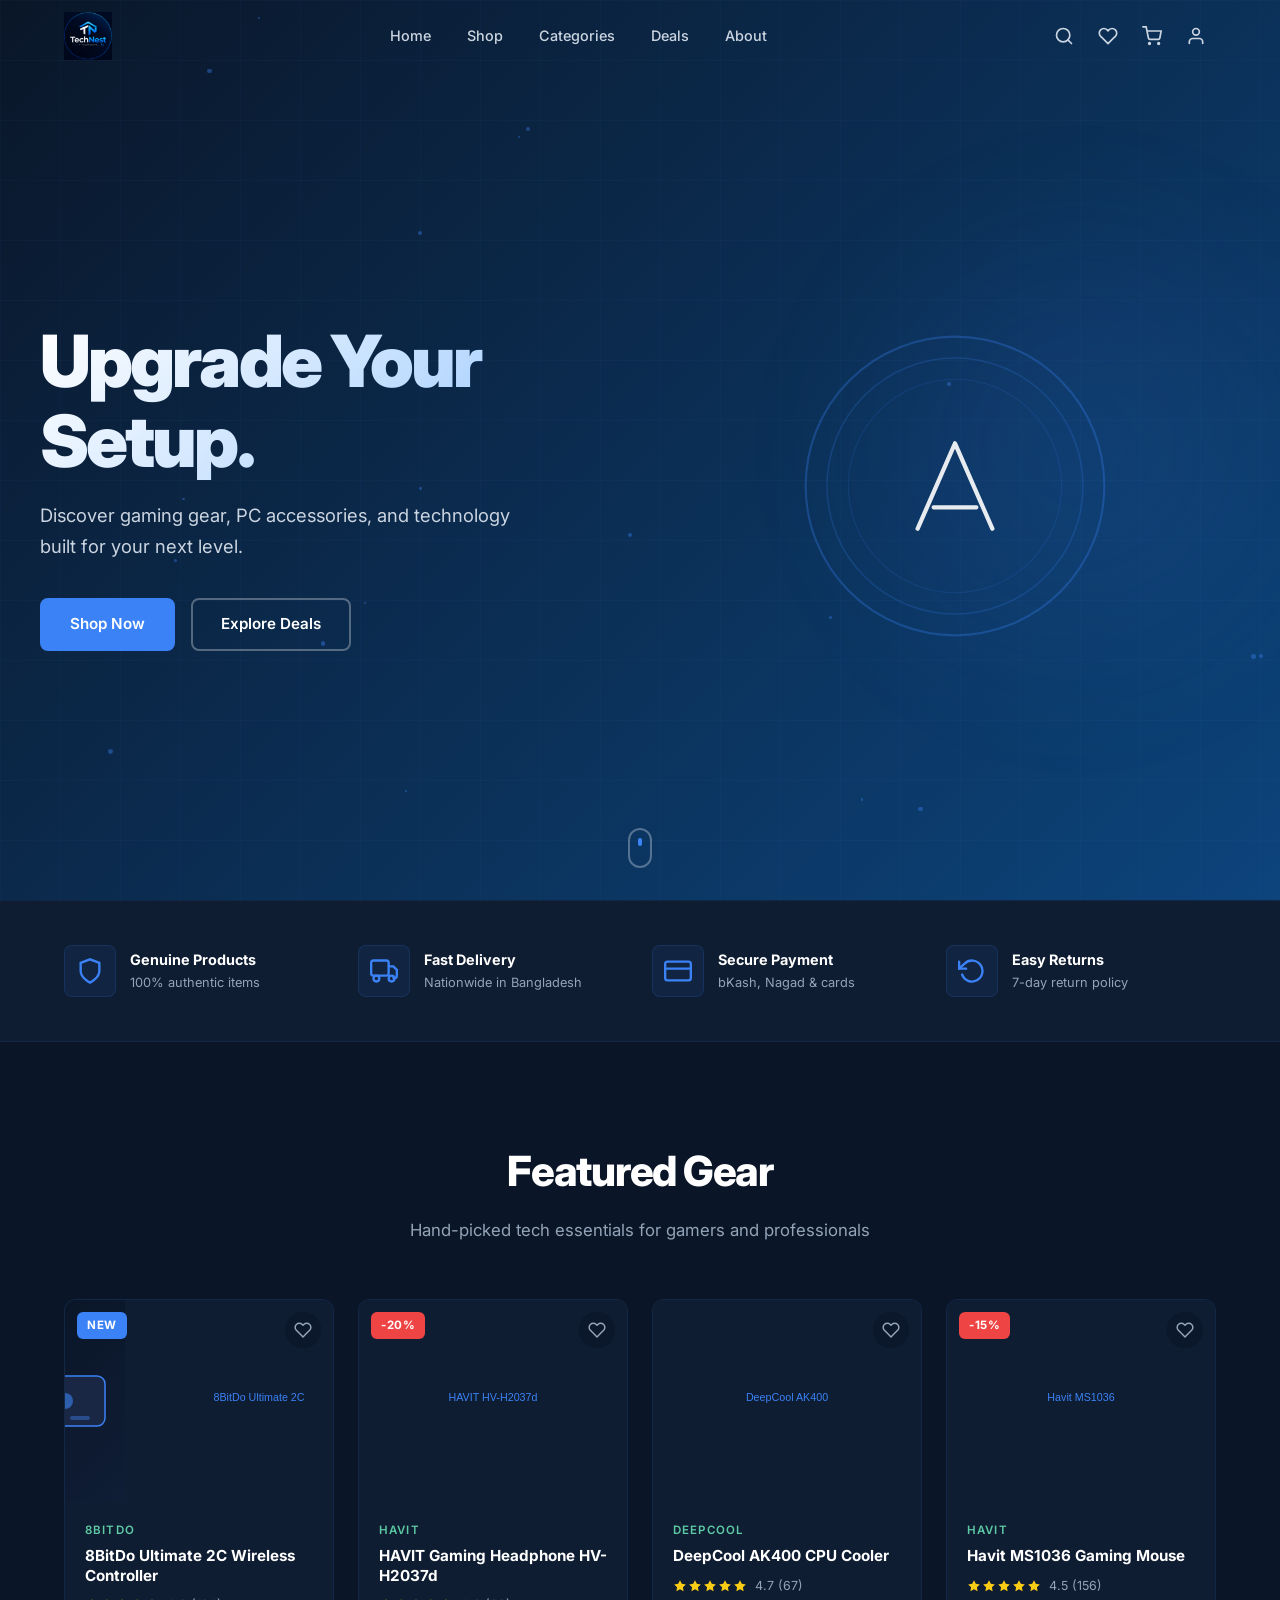
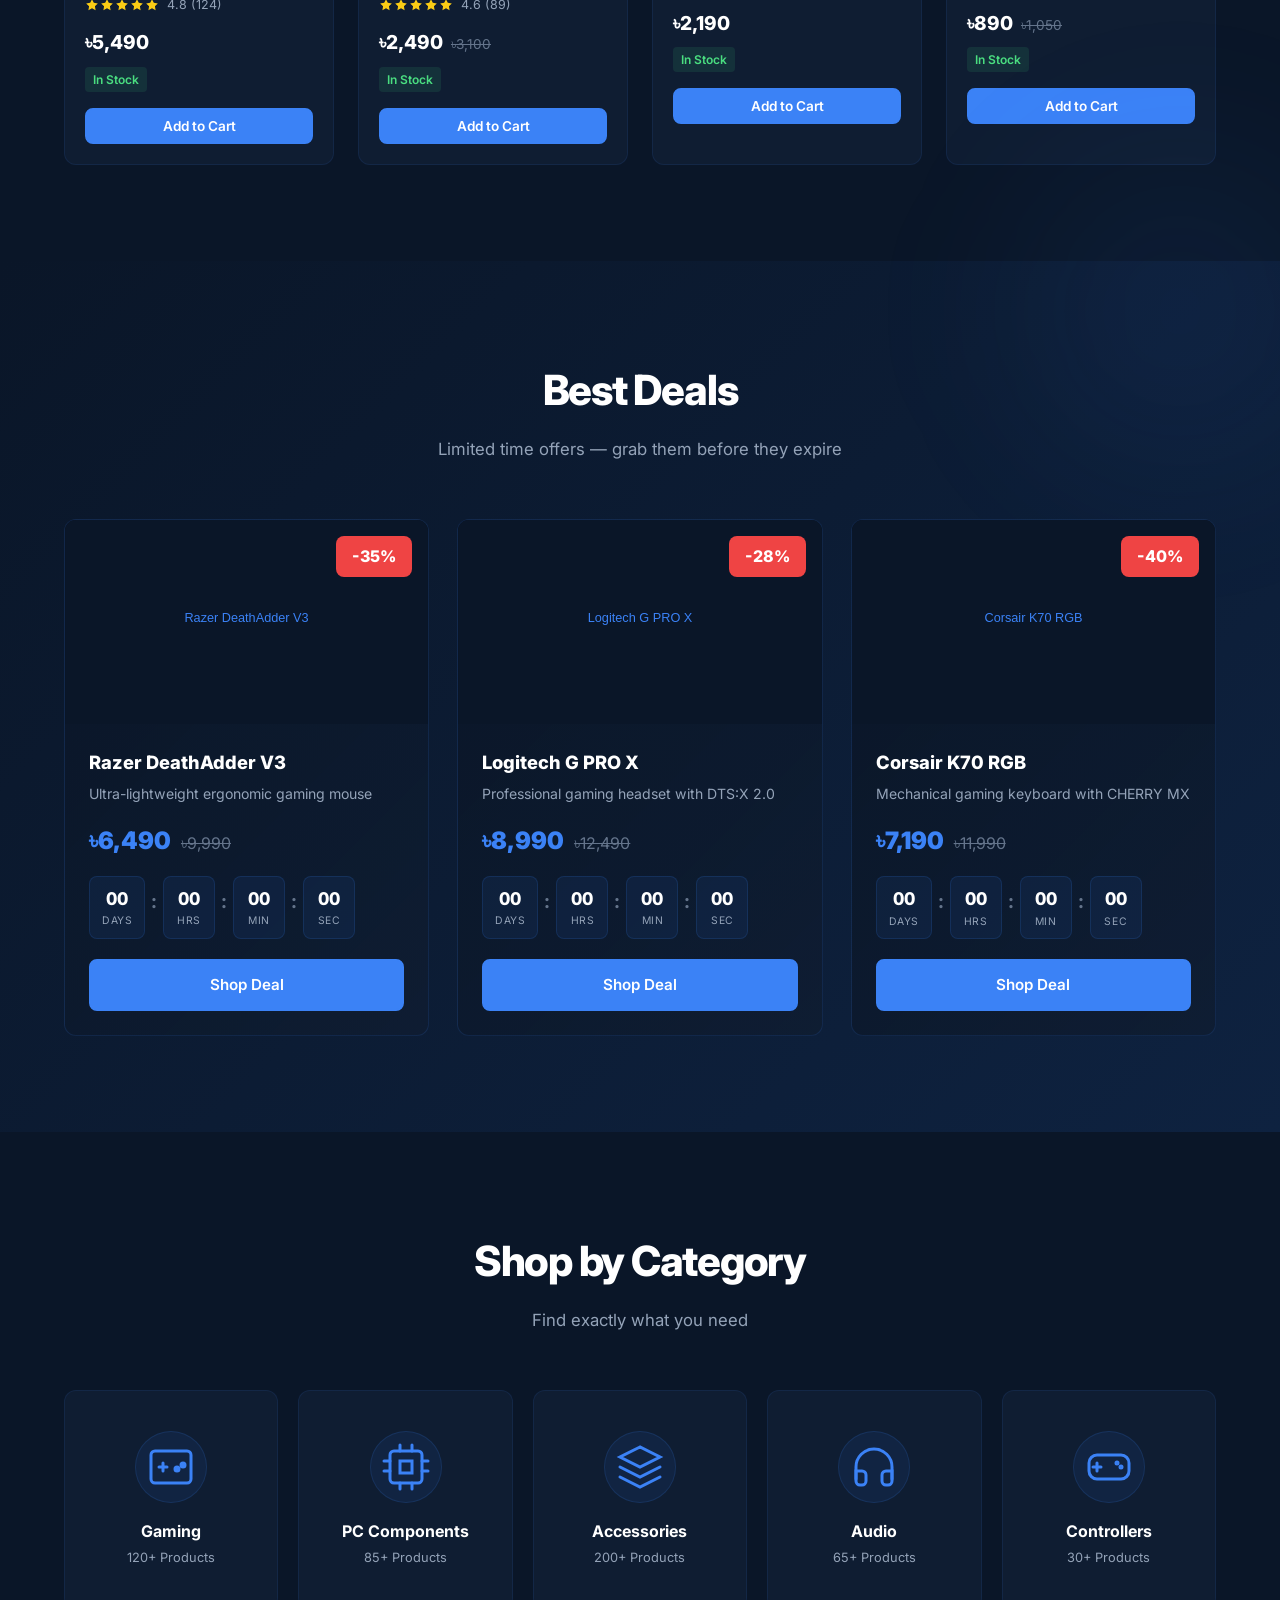
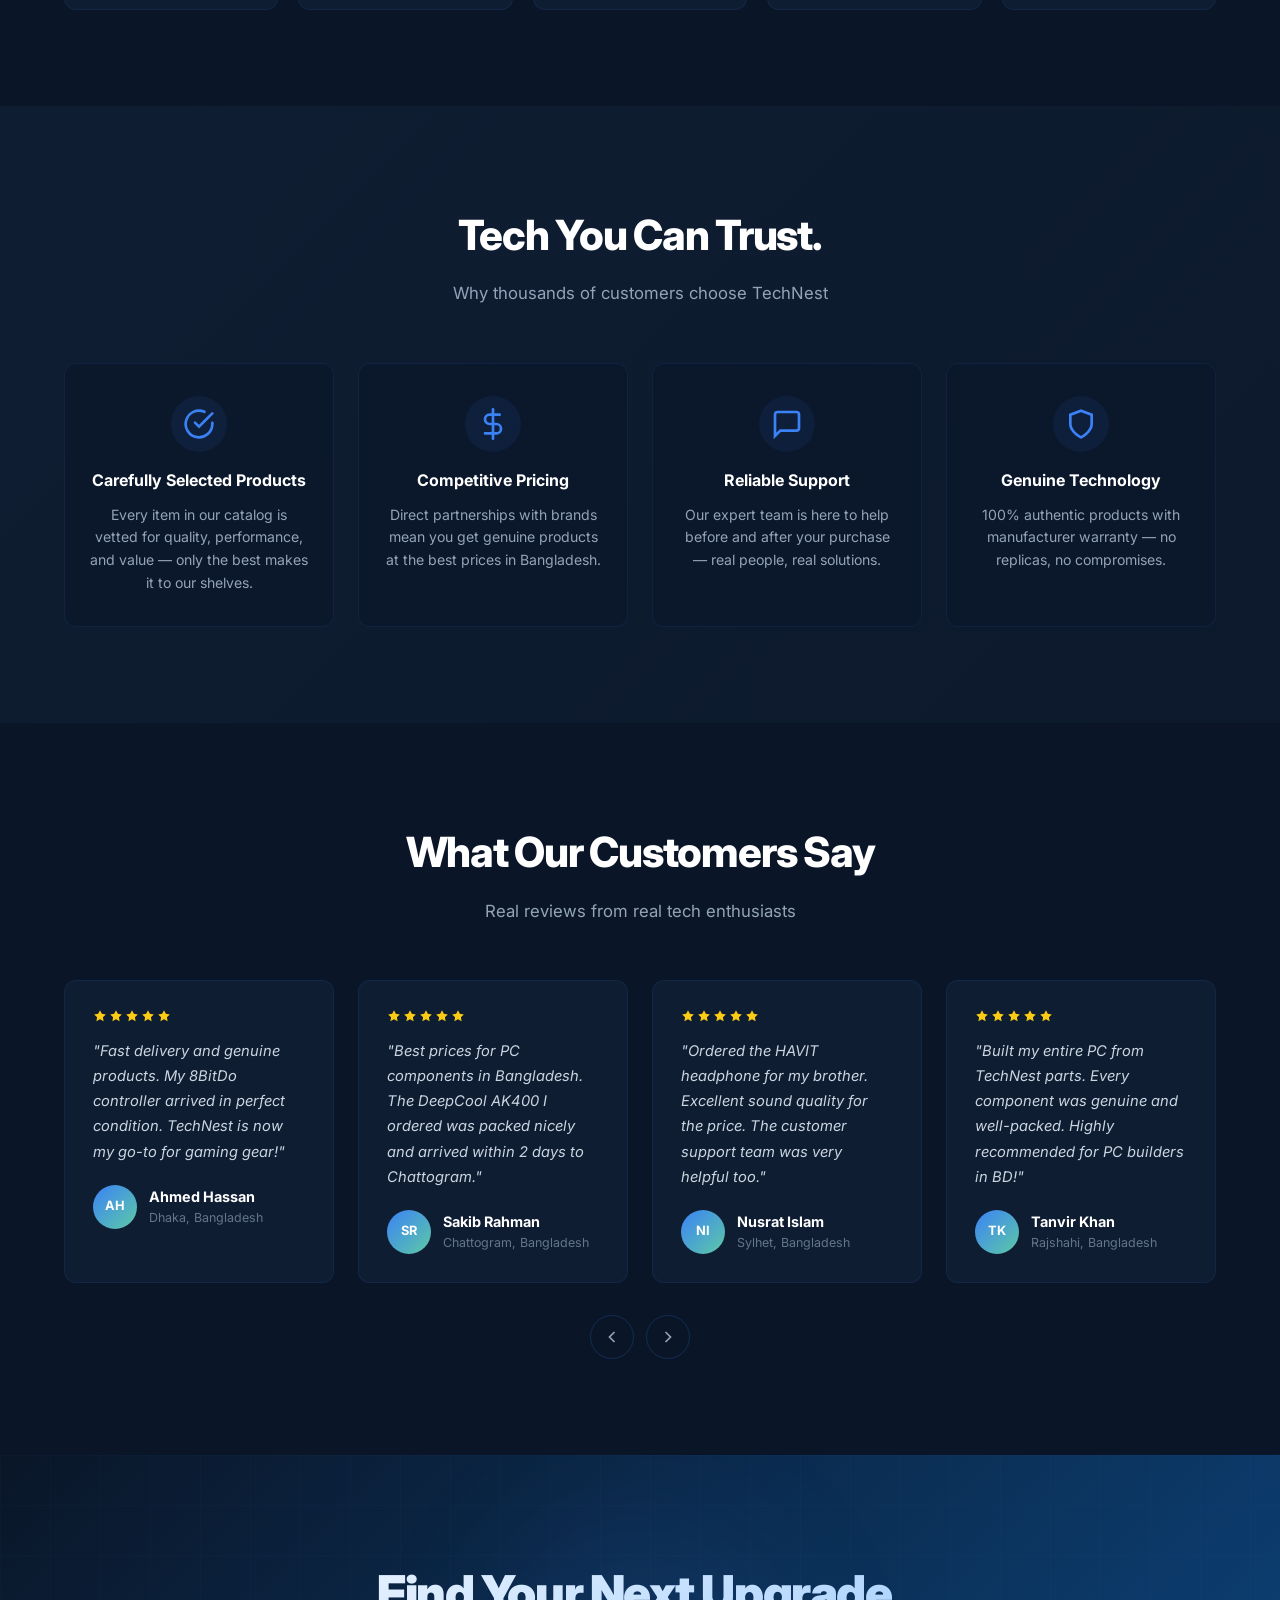
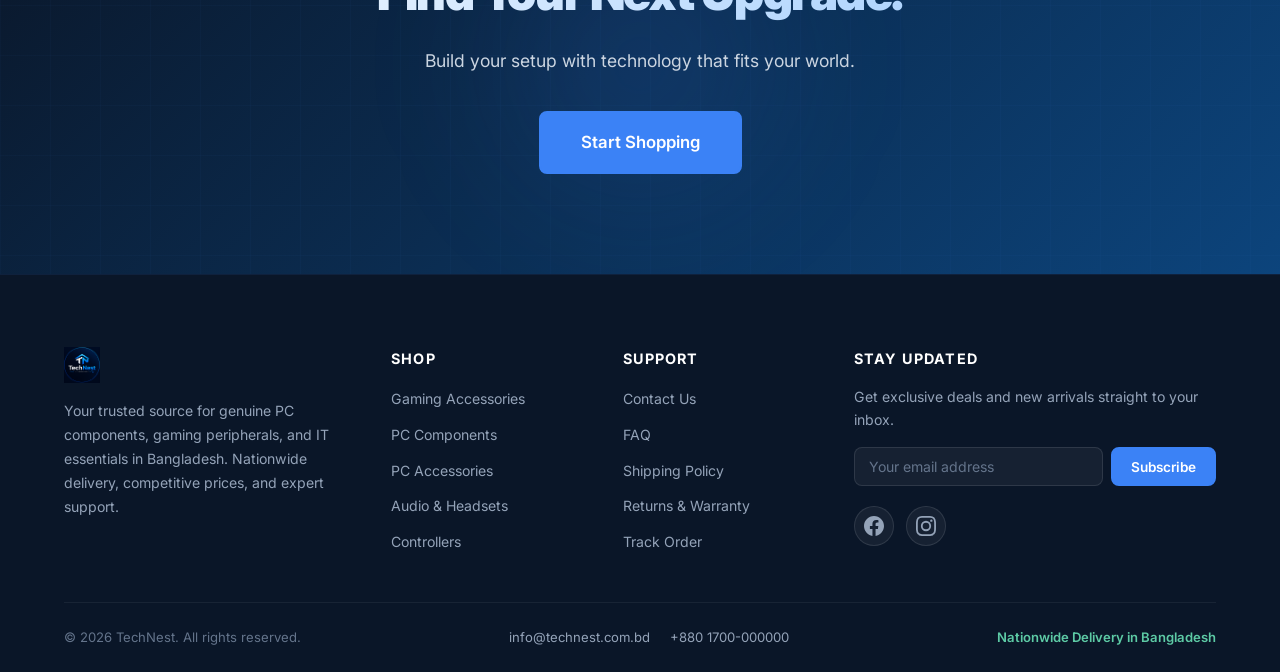
==== commit f9266559: "Replace SVG logos with actual TechNest logo image from Desktop - Added logo.png (TN house monogram +" ====
--- a/index.html
+++ b/index.html
@@ -26,7 +26,7 @@
     <meta name="twitter:image" content="https://www.technest.com.bd/images/og-cover.jpg">
 
     <!-- Favicon -->
-    <link rel="icon" type="image/svg+xml" href="data:image/svg+xml,<svg xmlns='http://www.w3.org/2000/svg' viewBox='0 0 100 100'><circle cx='50' cy='50' r='45' fill='none' stroke='%233B82F6' stroke-width='4'/><path d='M30 65 L50 25 L70 65 M40 50 H60' fill='none' stroke='white' stroke-width='5' stroke-linecap='round' stroke-linejoin='round'/></svg>">
+    <link rel="icon" type="image/png" href="logo.png">
 
     <!-- Fonts -->
     <link rel="preconnect" href="https://fonts.googleapis.com">
@@ -178,13 +178,7 @@
     <header class="navbar" id="navbar">
         <nav class="navbar__inner container" aria-label="Main navigation">
             <a href="#hero" class="navbar__logo" aria-label="TechNest Home">
-                <svg class="navbar__logo-icon" viewBox="0 0 48 48" width="40" height="40" aria-hidden="true">
-                    <circle cx="24" cy="24" r="22" fill="none" stroke="#3B82F6" stroke-width="2.5" opacity="0.8"/>
-                    <circle cx="24" cy="24" r="18" fill="none" stroke="#3B82F6" stroke-width="1" opacity="0.4"/>
-                    <path d="M16 32 L24 14 L32 32 M20 26 H28" fill="none" stroke="#fff" stroke-width="2.5" stroke-linecap="round" stroke-linejoin="round"/>
-                </svg>
-                <span class="navbar__wordmark">Tech<span class="navbar__wordmark--blue">Nest</span></span>
-                <span class="navbar__tagline">IT COMPONENTS</span>
+                <img src="logo.png" alt="TechNest" class="navbar__logo-img">
             </a>
 
             <ul class="navbar__links" id="navLinks">
@@ -737,11 +731,7 @@
             <div class="footer__top">
                 <div class="footer__brand">
                     <a href="index.html" class="footer__logo" aria-label="TechNest Home">
-                        <svg viewBox="0 0 48 48" width="36" height="36" aria-hidden="true">
-                            <circle cx="24" cy="24" r="22" fill="none" stroke="#3B82F6" stroke-width="2.5" opacity="0.8"/>
-                            <path d="M16 32 L24 14 L32 32 M20 26 H28" fill="none" stroke="#fff" stroke-width="2.5" stroke-linecap="round" stroke-linejoin="round"/>
-                        </svg>
-                        <span class="footer__wordmark">Tech<span class="footer__wordmark--blue">Nest</span></span>
+                        <img src="logo.png" alt="TechNest" style="height:36px">
                     </a>
                     <p class="footer__desc">Your trusted source for genuine PC components, gaming peripherals, and IT essentials in Bangladesh. Nationwide delivery, competitive prices, and expert support.</p>
                 </div>
--- a/styles.css
+++ b/styles.css
@@ -148,6 +148,16 @@
     flex-shrink: 0;
 }
 
+.navbar__logo-img {
+    height: 48px;
+    width: auto;
+    object-fit: contain;
+}
+
+@media (max-width: 768px) {
+    .navbar__logo-img { height: 40px; }
+}
+
 .navbar__wordmark {
     font-size: 1.35rem;
     font-weight: 800;
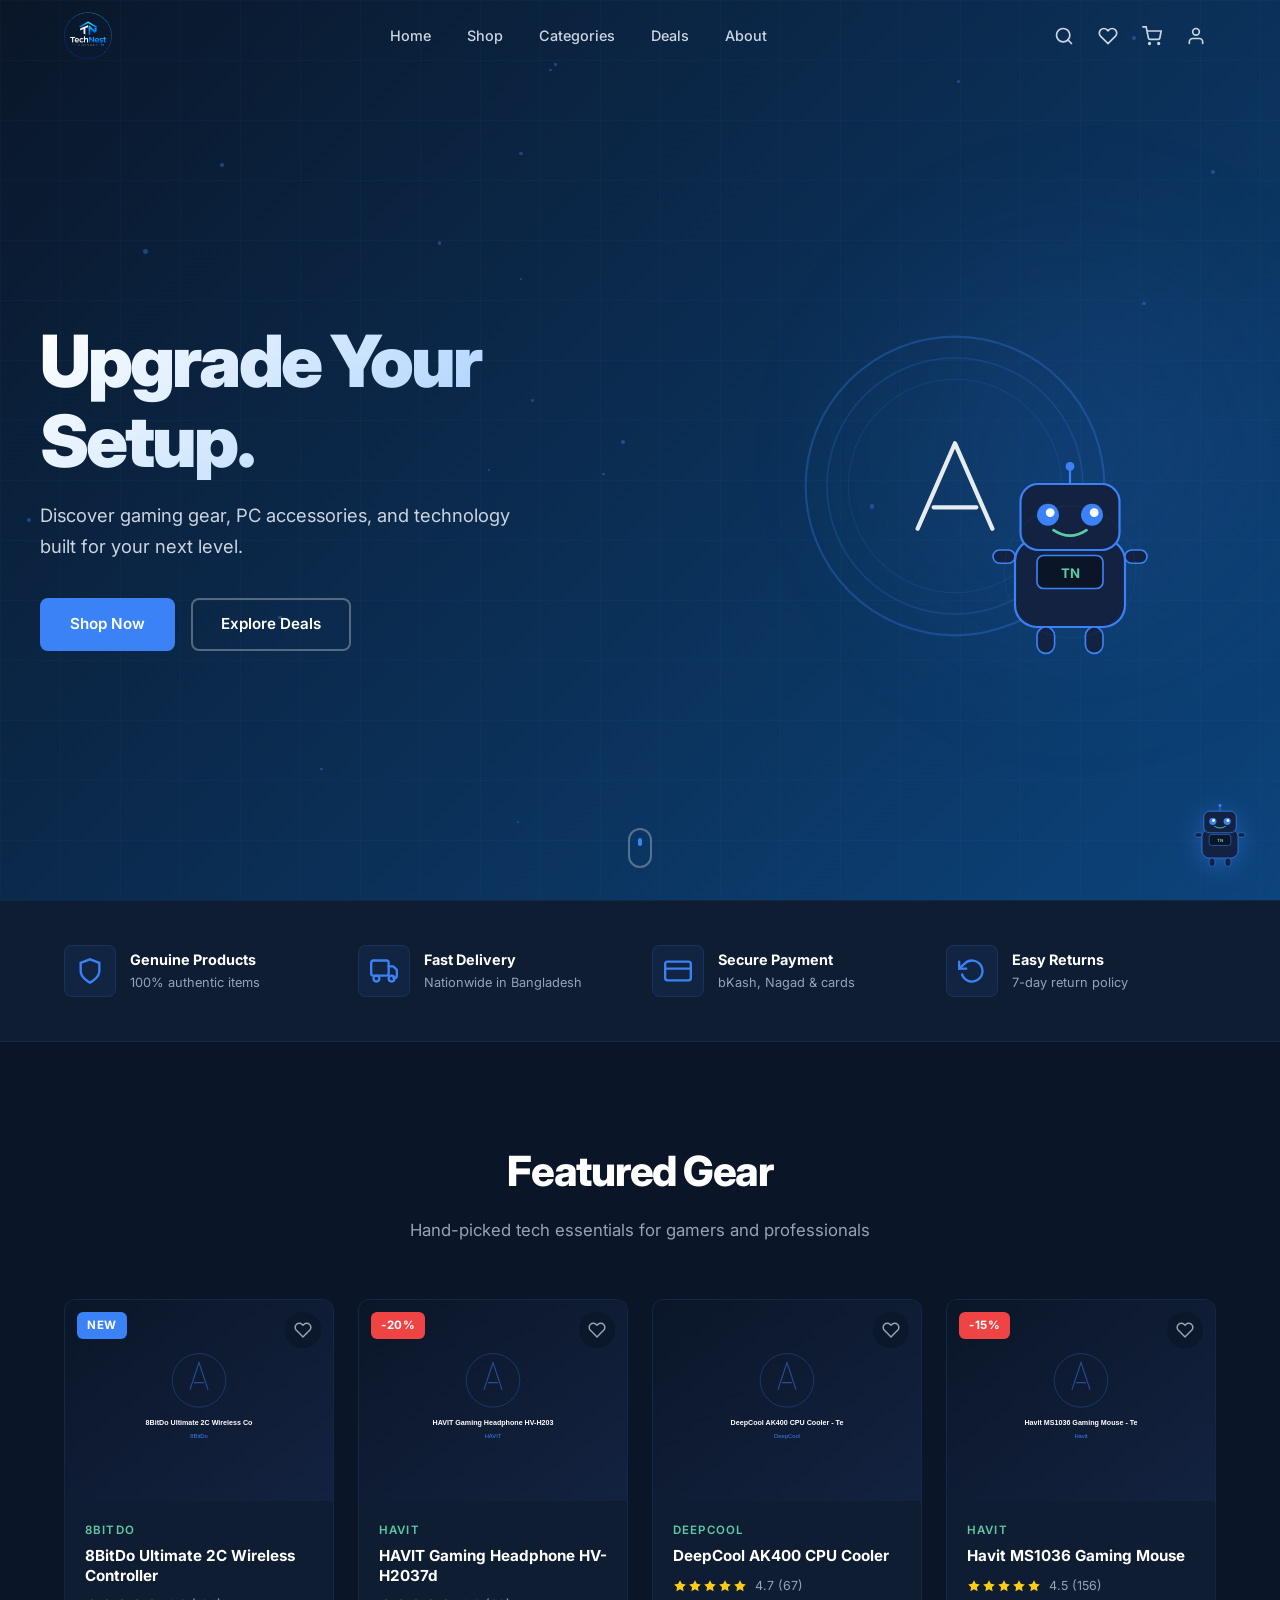
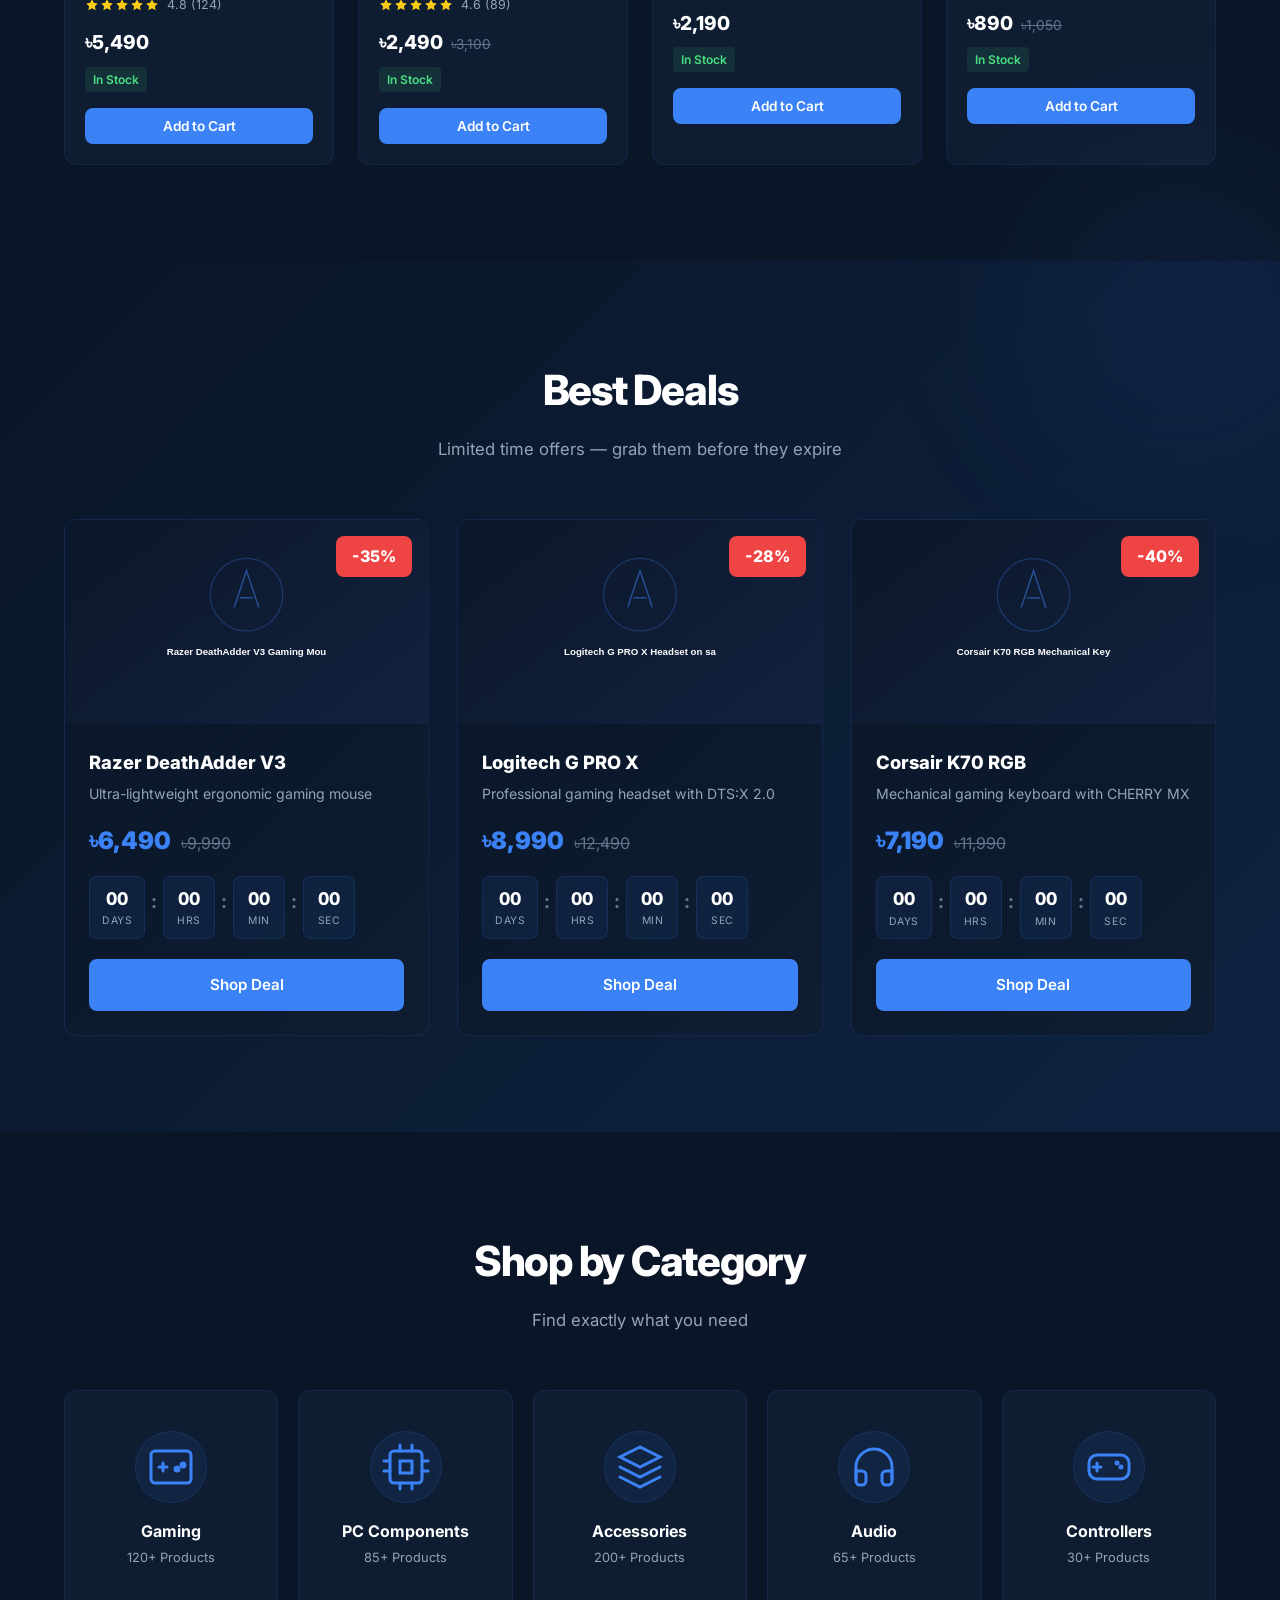
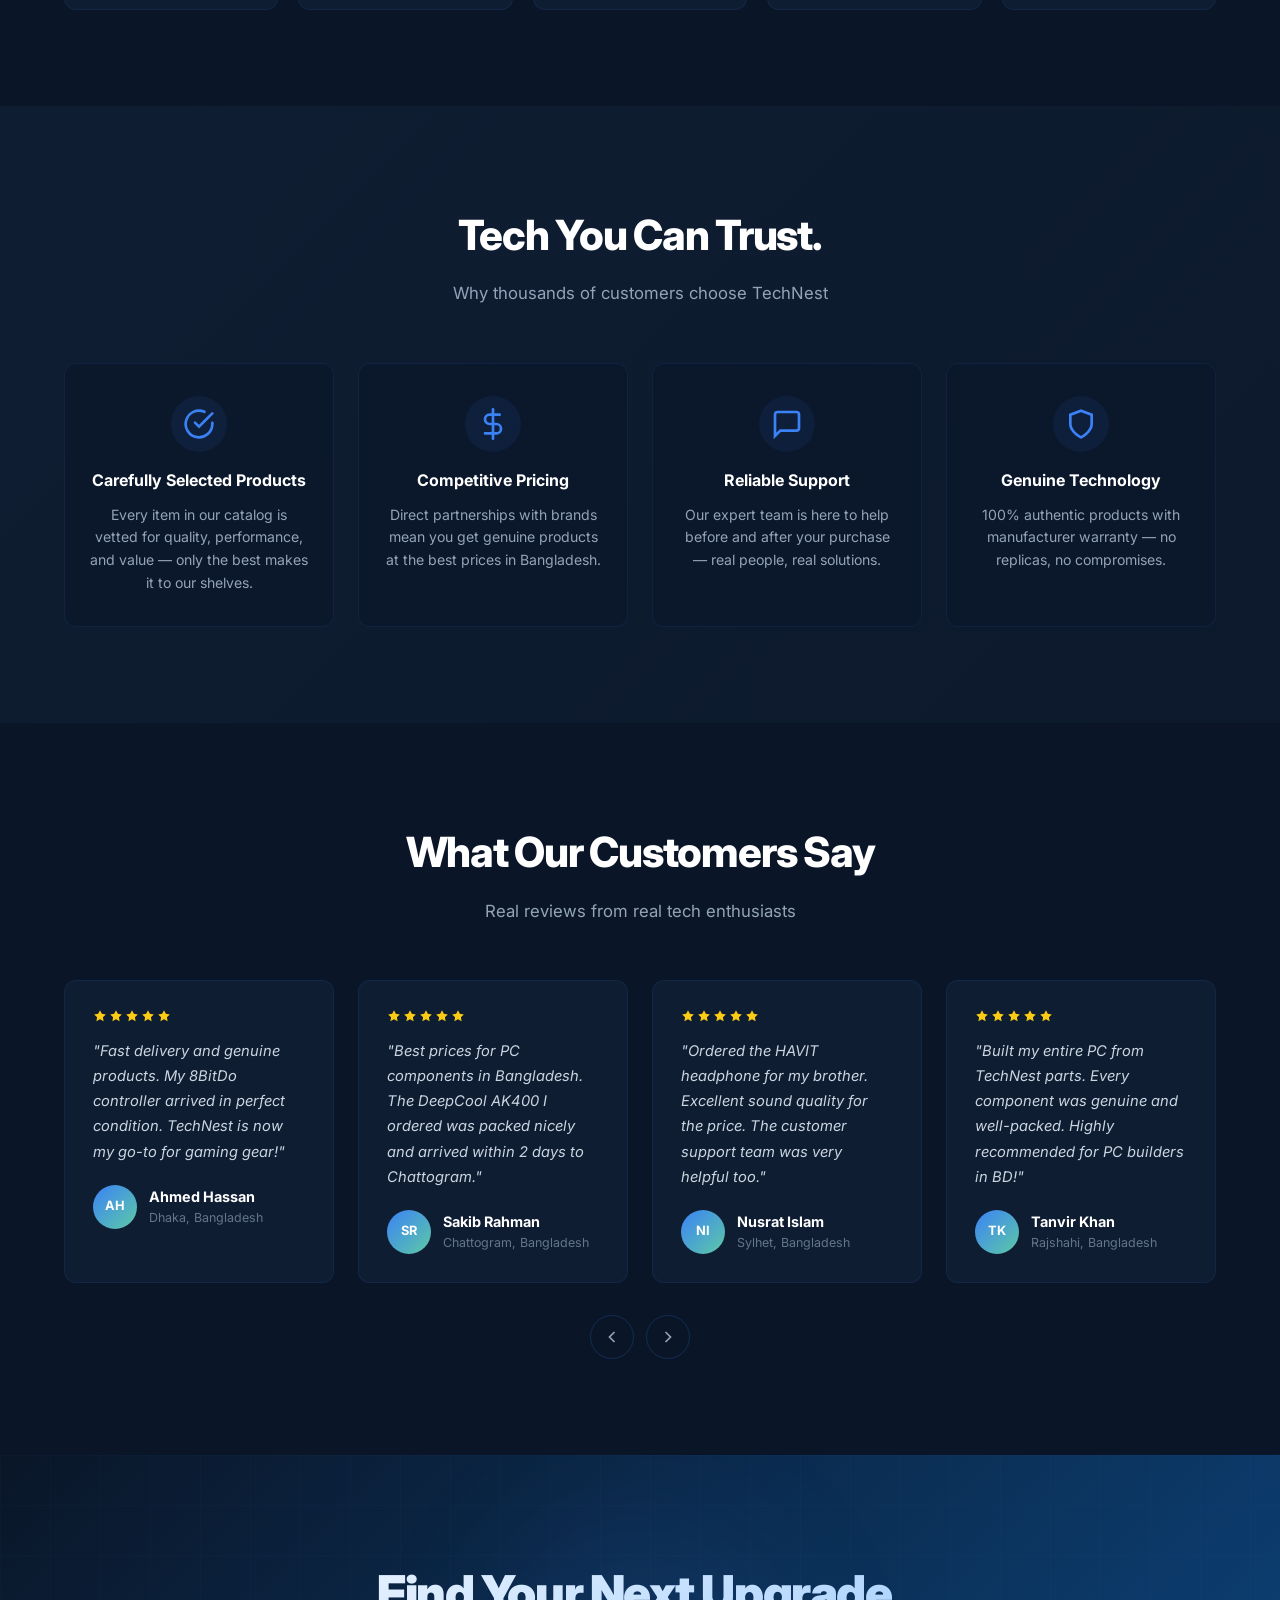
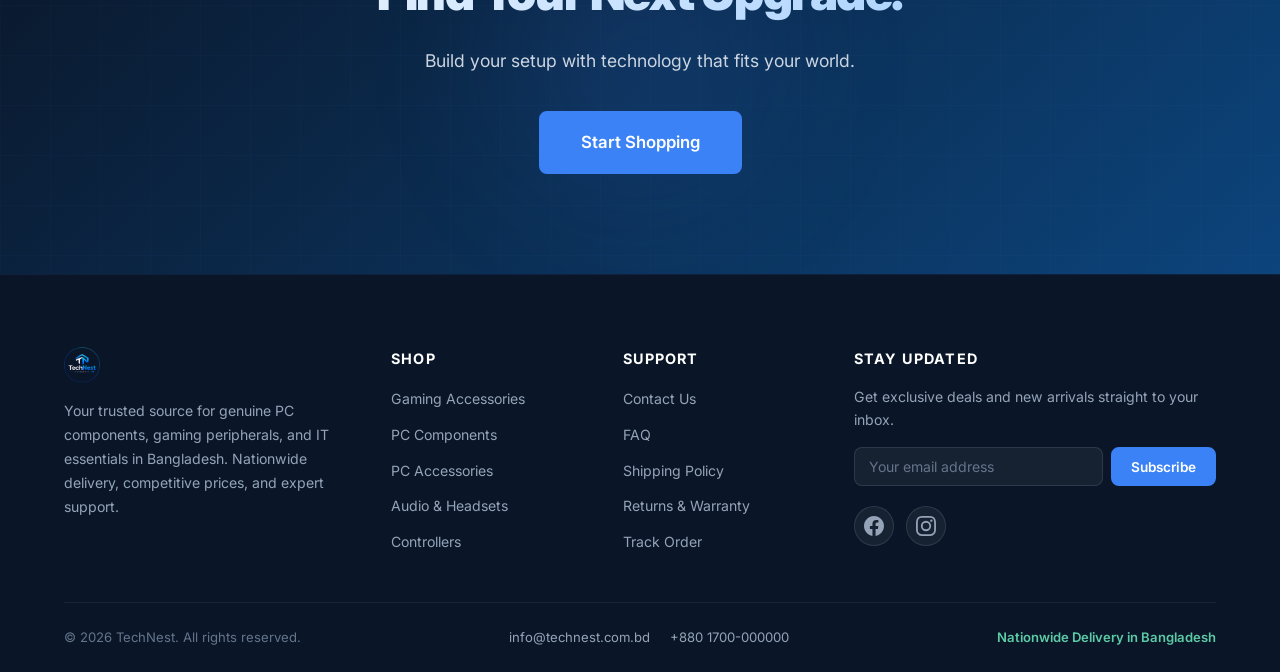
==== commit 9800d33e: "Add mascot, admin panel messages/profit graph, fix product editing - Add robot mascot SVG to hero se" ====
--- a/index.html
+++ b/index.html
@@ -246,6 +246,35 @@
                             <path d="M115 190 L150 110 L185 190 M130 170 H170" fill="none" stroke="#fff" stroke-width="4" stroke-linecap="round" stroke-linejoin="round" opacity="0.9"/>
                         </svg>
                     </div>
+                    <div class="mascot-hero" aria-hidden="true">
+                        <svg viewBox="0 0 200 200" xmlns="http://www.w3.org/2000/svg">
+                            <!-- Body -->
+                            <rect x="50" y="70" width="100" height="80" rx="20" fill="#132240" stroke="#3B82F6" stroke-width="2"/>
+                            <!-- Head -->
+                            <rect x="55" y="20" width="90" height="60" rx="16" fill="#132240" stroke="#3B82F6" stroke-width="2"/>
+                            <!-- Eyes -->
+                            <circle cx="80" cy="48" r="10" fill="#3B82F6"/>
+                            <circle cx="120" cy="48" r="10" fill="#3B82F6"/>
+                            <circle cx="82" cy="46" r="4" fill="#fff"/>
+                            <circle cx="122" cy="46" r="4" fill="#fff"/>
+                            <!-- Mouth -->
+                            <path d="M85 62 Q100 72 115 62" fill="none" stroke="#5DCAA5" stroke-width="2.5" stroke-linecap="round"/>
+                            <!-- Antenna -->
+                            <line x1="100" y1="20" x2="100" y2="6" stroke="#3B82F6" stroke-width="2"/>
+                            <circle cx="100" cy="4" r="4" fill="#3B82F6"/>
+                            <!-- Chest screen -->
+                            <rect x="70" y="85" width="60" height="30" rx="6" fill="#0A1628" stroke="#3B82F6" stroke-width="1.5"/>
+                            <text x="100" y="105" text-anchor="middle" fill="#5DCAA5" font-size="12" font-family="Inter, sans-serif" font-weight="700">TN</text>
+                            <!-- Arms -->
+                            <rect x="30" y="80" width="20" height="12" rx="6" fill="#132240" stroke="#3B82F6" stroke-width="1.5"/>
+                            <rect x="150" y="80" width="20" height="12" rx="6" fill="#132240" stroke="#3B82F6" stroke-width="1.5"/>
+                            <!-- Legs -->
+                            <rect x="70" y="150" width="16" height="24" rx="8" fill="#132240" stroke="#3B82F6" stroke-width="1.5"/>
+                            <rect x="114" y="150" width="16" height="24" rx="8" fill="#132240" stroke="#3B82F6" stroke-width="1.5"/>
+                            <!-- Glow effect -->
+                            <circle cx="100" cy="100" r="60" fill="none" stroke="#3B82F6" stroke-width="0.5" opacity="0.2"/>
+                        </svg>
+                    </div>
                 </div>
             </div>
             <div class="hero__scroll-indicator" aria-hidden="true">
@@ -310,10 +339,7 @@
                             <svg width="18" height="18" viewBox="0 0 24 24" fill="none" stroke="currentColor" stroke-width="2"><path d="M20.84 4.61a5.5 5.5 0 0 0-7.78 0L12 5.67l-1.06-1.06a5.5 5.5 0 0 0-7.78 7.78l1.06 1.06L12 21.23l7.78-7.78 1.06-1.06a5.5 5.5 0 0 0 0-7.78z"/></svg>
                         </button>
                         <div class="product-card__image">
-                            <div class="product-card__placeholder" aria-hidden="true">
-                                <svg viewBox="0 0 120 80" width="120" height="80"><rect x="20" y="15" width="80" height="50" rx="8" fill="#1a2744" stroke="#3B82F6" stroke-width="1.5"/><circle cx="60" cy="40" r="8" fill="#3B82F6" opacity="0.6"/><rect x="35" y="55" width="20" height="4" rx="2" fill="#3B82F6" opacity="0.4"/><rect x="65" y="55" width="20" height="4" rx="2" fill="#3B82F6" opacity="0.4"/></svg>
-                            </div>
-                            <img src="data:image/svg+xml,%3Csvg xmlns='http://www.w3.org/2000/svg' viewBox='0 0 400 300'%3E%3Crect fill='%230f1d32' width='400' height='300'/%3E%3Ctext x='200' y='150' fill='%233B82F6' font-size='16' text-anchor='middle' font-family='sans-serif'%3E8BitDo Ultimate 2C%3C/text%3E%3C/svg%3E" alt="8BitDo Ultimate 2C Wireless Controller - TechNest Bangladesh" loading="lazy" width="400" height="300" itemprop="image">
+                            <img src="https://s.pacn.ws/1/p/1ej/909781.4.jpg" alt="8BitDo Ultimate 2C Wireless Controller - TechNest Bangladesh" loading="lazy" width="400" height="300" itemprop="image">
                         </div>
                         <div class="product-card__body">
                             <span class="product-card__brand" itemprop="brand">8BitDo</span>
@@ -345,7 +371,7 @@
                             <svg width="18" height="18" viewBox="0 0 24 24" fill="none" stroke="currentColor" stroke-width="2"><path d="M20.84 4.61a5.5 5.5 0 0 0-7.78 0L12 5.67l-1.06-1.06a5.5 5.5 0 0 0-7.78 7.78l1.06 1.06L12 21.23l7.78-7.78 1.06-1.06a5.5 5.5 0 0 0 0-7.78z"/></svg>
                         </button>
                         <div class="product-card__image">
-                            <img src="data:image/svg+xml,%3Csvg xmlns='http://www.w3.org/2000/svg' viewBox='0 0 400 300'%3E%3Crect fill='%230f1d32' width='400' height='300'/%3E%3Ctext x='200' y='150' fill='%233B82F6' font-size='16' text-anchor='middle' font-family='sans-serif'%3EHAVIT HV-H2037d%3C/text%3E%3C/svg%3E" alt="HAVIT Gaming Headphone HV-H2037d - TechNest Bangladesh" loading="lazy" width="400" height="300" itemprop="image">
+                            <img src="https://www.startech.com.bd/image/cache/catalog/headphone/havit/h2037d/h2037d-03-500x500.webp" alt="HAVIT Gaming Headphone HV-H2037d - TechNest Bangladesh" loading="lazy" width="400" height="300" itemprop="image">
                         </div>
                         <div class="product-card__body">
                             <span class="product-card__brand" itemprop="brand">HAVIT</span>
@@ -377,7 +403,7 @@
                             <svg width="18" height="18" viewBox="0 0 24 24" fill="none" stroke="currentColor" stroke-width="2"><path d="M20.84 4.61a5.5 5.5 0 0 0-7.78 0L12 5.67l-1.06-1.06a5.5 5.5 0 0 0-7.78 7.78l1.06 1.06L12 21.23l7.78-7.78 1.06-1.06a5.5 5.5 0 0 0 0-7.78z"/></svg>
                         </button>
                         <div class="product-card__image">
-                            <img src="data:image/svg+xml,%3Csvg xmlns='http://www.w3.org/2000/svg' viewBox='0 0 400 300'%3E%3Crect fill='%230f1d32' width='400' height='300'/%3E%3Ctext x='200' y='150' fill='%233B82F6' font-size='16' text-anchor='middle' font-family='sans-serif'%3EDeepCool AK400%3C/text%3E%3C/svg%3E" alt="DeepCool AK400 CPU Cooler - TechNest Bangladesh" loading="lazy" width="400" height="300" itemprop="image">
+                            <img src="https://media.box.co.uk/product/8/3/83374000ee33a8433073936476d87eea.jpg" alt="DeepCool AK400 CPU Cooler - TechNest Bangladesh" loading="lazy" width="400" height="300" itemprop="image">
                         </div>
                         <div class="product-card__body">
                             <span class="product-card__brand" itemprop="brand">DeepCool</span>
@@ -409,7 +435,7 @@
                             <svg width="18" height="18" viewBox="0 0 24 24" fill="none" stroke="currentColor" stroke-width="2"><path d="M20.84 4.61a5.5 5.5 0 0 0-7.78 0L12 5.67l-1.06-1.06a5.5 5.5 0 0 0-7.78 7.78l1.06 1.06L12 21.23l7.78-7.78 1.06-1.06a5.5 5.5 0 0 0 0-7.78z"/></svg>
                         </button>
                         <div class="product-card__image">
-                            <img src="data:image/svg+xml,%3Csvg xmlns='http://www.w3.org/2000/svg' viewBox='0 0 400 300'%3E%3Crect fill='%230f1d32' width='400' height='300'/%3E%3Ctext x='200' y='150' fill='%233B82F6' font-size='16' text-anchor='middle' font-family='sans-serif'%3EHavit MS1036%3C/text%3E%3C/svg%3E" alt="Havit MS1036 Gaming Mouse - TechNest Bangladesh" loading="lazy" width="400" height="300" itemprop="image">
+                            <img src="https://www.startech.com.bd/image/cache/catalog/mouse/havit/ms1036/ms1036-01-500x500.webp" alt="Havit MS1036 Gaming Mouse - TechNest Bangladesh" loading="lazy" width="400" height="300" itemprop="image">
                         </div>
                         <div class="product-card__body">
                             <span class="product-card__brand" itemprop="brand">Havit</span>
@@ -453,7 +479,7 @@
                             <span class="deal-card__badge-text">-35%</span>
                         </div>
                         <div class="deal-card__image">
-                            <img src="data:image/svg+xml,%3Csvg xmlns='http://www.w3.org/2000/svg' viewBox='0 0 400 300'%3E%3Crect fill='%230a1628' width='400' height='300'/%3E%3Ctext x='200' y='150' fill='%233B82F6' font-size='14' text-anchor='middle' font-family='sans-serif'%3ERazer DeathAdder V3%3C/text%3E%3C/svg%3E" alt="Razer DeathAdder V3 Gaming Mouse on sale at TechNest" loading="lazy" width="400" height="300">
+                            <img src="https://dl.razerzone.com/src2/6128/6128-1-en-v2.png" alt="Razer DeathAdder V3 Gaming Mouse on sale at TechNest" loading="lazy" width="400" height="300">
                         </div>
                         <div class="deal-card__body">
                             <h3 class="deal-card__name">Razer DeathAdder V3</h3>
@@ -481,7 +507,7 @@
                             <span class="deal-card__badge-text">-28%</span>
                         </div>
                         <div class="deal-card__image">
-                            <img src="data:image/svg+xml,%3Csvg xmlns='http://www.w3.org/2000/svg' viewBox='0 0 400 300'%3E%3Crect fill='%230a1628' width='400' height='300'/%3E%3Ctext x='200' y='150' fill='%233B82F6' font-size='14' text-anchor='middle' font-family='sans-serif'%3ELogitech G PRO X%3C/text%3E%3C/svg%3E" alt="Logitech G PRO X Headset on sale at TechNest" loading="lazy" width="400" height="300">
+                            <img src="https://resource.logitechg.com/content/dam/gaming/en/products/pro-x/pro-headset-gallery-1.png" alt="Logitech G PRO X Headset on sale at TechNest" loading="lazy" width="400" height="300">
                         </div>
                         <div class="deal-card__body">
                             <h3 class="deal-card__name">Logitech G PRO X</h3>
@@ -509,7 +535,7 @@
                             <span class="deal-card__badge-text">-40%</span>
                         </div>
                         <div class="deal-card__image">
-                            <img src="data:image/svg+xml,%3Csvg xmlns='http://www.w3.org/2000/svg' viewBox='0 0 400 300'%3E%3Crect fill='%230a1628' width='400' height='300'/%3E%3Ctext x='200' y='150' fill='%233B82F6' font-size='14' text-anchor='middle' font-family='sans-serif'%3ECorsair K70 RGB%3C/text%3E%3C/svg%3E" alt="Corsair K70 RGB Mechanical Keyboard on sale at TechNest" loading="lazy" width="400" height="300">
+                            <img src="https://c1.neweggimages.com/productimage/nb640/23-816-119-V13.jpg" alt="Corsair K70 RGB Mechanical Keyboard on sale at TechNest" loading="lazy" width="400" height="300">
                         </div>
                         <div class="deal-card__body">
                             <h3 class="deal-card__name">Corsair K70 RGB</h3>
@@ -801,5 +827,26 @@
         }
     });
     </script>
+<!-- Floating Mascot -->
+<div class="mascot-float" onclick="window.location.href='contact.html'" title="Need help? Contact us!">
+    <svg viewBox="0 0 200 200" xmlns="http://www.w3.org/2000/svg">
+        <rect x="50" y="70" width="100" height="80" rx="20" fill="#132240" stroke="#3B82F6" stroke-width="2"/>
+        <rect x="55" y="20" width="90" height="60" rx="16" fill="#132240" stroke="#3B82F6" stroke-width="2"/>
+        <circle cx="80" cy="48" r="10" fill="#3B82F6"/>
+        <circle cx="120" cy="48" r="10" fill="#3B82F6"/>
+        <circle cx="82" cy="46" r="4" fill="#fff"/>
+        <circle cx="122" cy="46" r="4" fill="#fff"/>
+        <path d="M85 62 Q100 72 115 62" fill="none" stroke="#5DCAA5" stroke-width="2.5" stroke-linecap="round"/>
+        <line x1="100" y1="20" x2="100" y2="6" stroke="#3B82F6" stroke-width="2"/>
+        <circle cx="100" cy="4" r="4" fill="#3B82F6"/>
+        <rect x="70" y="85" width="60" height="30" rx="6" fill="#0A1628" stroke="#3B82F6" stroke-width="1.5"/>
+        <text x="100" y="105" text-anchor="middle" fill="#5DCAA5" font-size="12" font-family="Inter, sans-serif" font-weight="700">TN</text>
+        <rect x="30" y="80" width="20" height="12" rx="6" fill="#132240" stroke="#3B82F6" stroke-width="1.5"/>
+        <rect x="150" y="80" width="20" height="12" rx="6" fill="#132240" stroke="#3B82F6" stroke-width="1.5"/>
+        <rect x="70" y="150" width="16" height="24" rx="8" fill="#132240" stroke="#3B82F6" stroke-width="1.5"/>
+        <rect x="114" y="150" width="16" height="24" rx="8" fill="#132240" stroke="#3B82F6" stroke-width="1.5"/>
+    </svg>
+    <div class="mascot-float__tooltip">Need help? Contact us!</div>
+</div>
 </body>
 </html>
--- a/styles.css
+++ b/styles.css
@@ -2412,6 +2412,164 @@
 /* Wishlist heart active state */
 .product-card__wishlist.active svg { fill: #ef4444; color: #ef4444; }
 
+/* ========== MASCOT ========== */
+.mascot-hero {
+    position: absolute;
+    right: 5%;
+    bottom: 10%;
+    width: 220px;
+    height: 220px;
+    animation: mascotBounce 3s ease-in-out infinite;
+    z-index: 2;
+    pointer-events: none;
+}
+@keyframes mascotBounce {
+    0%, 100% { transform: translateY(0); }
+    50% { transform: translateY(-12px); }
+}
+
+.mascot-float {
+    position: fixed;
+    bottom: 24px;
+    right: 24px;
+    width: 72px;
+    height: 72px;
+    cursor: pointer;
+    z-index: 999;
+    animation: mascotFloat 4s ease-in-out infinite;
+    filter: drop-shadow(0 4px 12px rgba(59,130,246,0.4));
+    transition: transform 0.3s;
+}
+.mascot-float:hover {
+    transform: scale(1.1);
+}
+@keyframes mascotFloat {
+    0%, 100% { transform: translateY(0) rotate(-2deg); }
+    50% { transform: translateY(-8px) rotate(2deg); }
+}
+.mascot-float__tooltip {
+    position: absolute;
+    bottom: 80px;
+    right: 0;
+    background: var(--navy-mid);
+    color: var(--white);
+    padding: 10px 14px;
+    border-radius: var(--radius-sm);
+    font-size: 0.82rem;
+    white-space: nowrap;
+    opacity: 0;
+    pointer-events: none;
+    transition: opacity 0.3s;
+    border: 1px solid rgba(59,130,246,0.2);
+}
+.mascot-float:hover .mascot-float__tooltip {
+    opacity: 1;
+}
+
+/* ========== ADMIN MESSAGES ========== */
+.admin-messages__list {
+    display: flex;
+    flex-direction: column;
+    gap: 12px;
+}
+.admin-message-card {
+    background: rgba(255,255,255,0.03);
+    border: 1px solid rgba(59,130,246,0.1);
+    border-radius: var(--radius-sm);
+    padding: 20px;
+    transition: border-color var(--transition);
+}
+.admin-message-card:hover {
+    border-color: rgba(59,130,246,0.3);
+}
+.admin-message-card--unread {
+    border-left: 3px solid var(--blue);
+}
+.admin-message-card__header {
+    display: flex;
+    justify-content: space-between;
+    align-items: flex-start;
+    margin-bottom: 8px;
+}
+.admin-message-card__from {
+    font-weight: 700;
+    font-size: 0.95rem;
+}
+.admin-message-card__email {
+    color: var(--gray-400);
+    font-size: 0.82rem;
+}
+.admin-message-card__date {
+    color: var(--gray-500);
+    font-size: 0.78rem;
+}
+.admin-message-card__subject {
+    display: inline-block;
+    background: rgba(59,130,246,0.15);
+    color: var(--blue);
+    padding: 2px 10px;
+    border-radius: 20px;
+    font-size: 0.75rem;
+    font-weight: 600;
+    margin-bottom: 8px;
+}
+.admin-message-card__body {
+    color: var(--gray-300);
+    font-size: 0.88rem;
+    line-height: 1.5;
+}
+.admin-message-card__phone {
+    color: var(--gray-400);
+    font-size: 0.8rem;
+    margin-top: 6px;
+}
+.admin-message-card__actions {
+    display: flex;
+    gap: 8px;
+    margin-top: 12px;
+}
+
+/* ========== ADMIN PROFIT GRAPH ========== */
+.admin-graph-card {
+    background: rgba(255,255,255,0.03);
+    border: 1px solid rgba(59,130,246,0.1);
+    border-radius: var(--radius);
+    padding: 24px;
+    margin-top: 24px;
+}
+.admin-graph-card h3 {
+    font-size: 1rem;
+    font-weight: 700;
+    margin-bottom: 16px;
+    color: var(--gray-200);
+}
+.admin-graph-card canvas {
+    width: 100% !important;
+    max-height: 280px;
+}
+
+/* ========== ADMIN STATS EXTRA ========== */
+.admin-stats--two {
+    grid-template-columns: repeat(2, 1fr);
+}
+.admin-stat-card--messages .admin-stat-card__number {
+    color: var(--teal);
+}
+
+/* ========== ADMIN EMPTY STATE ========== */
+.admin-empty {
+    text-align: center;
+    padding: 48px 24px;
+    color: var(--gray-400);
+}
+.admin-empty svg {
+    margin-bottom: 16px;
+    opacity: 0.4;
+}
+.admin-empty p {
+    font-size: 0.9rem;
+}
+
 /* Responsive for inner pages */
 @media (max-width: 1024px) {
     .shop__layout { grid-template-columns: 1fr; }
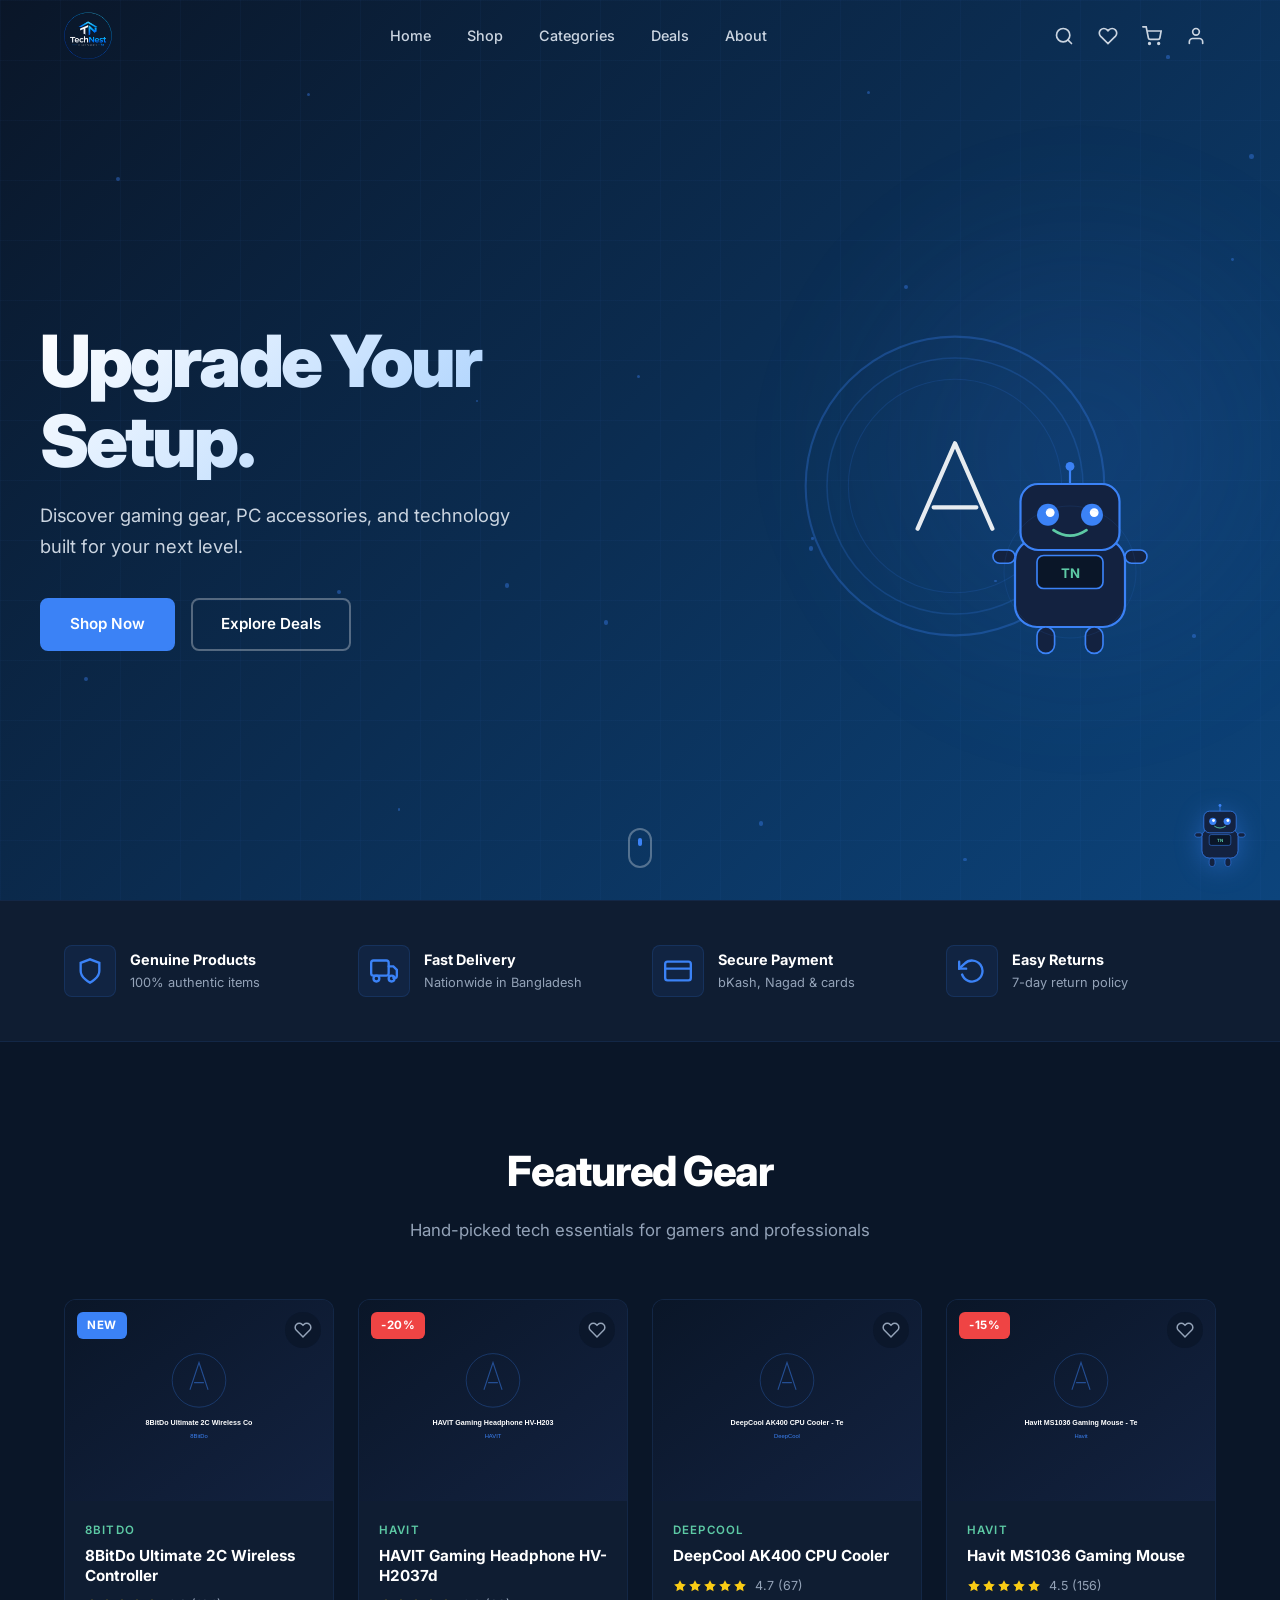
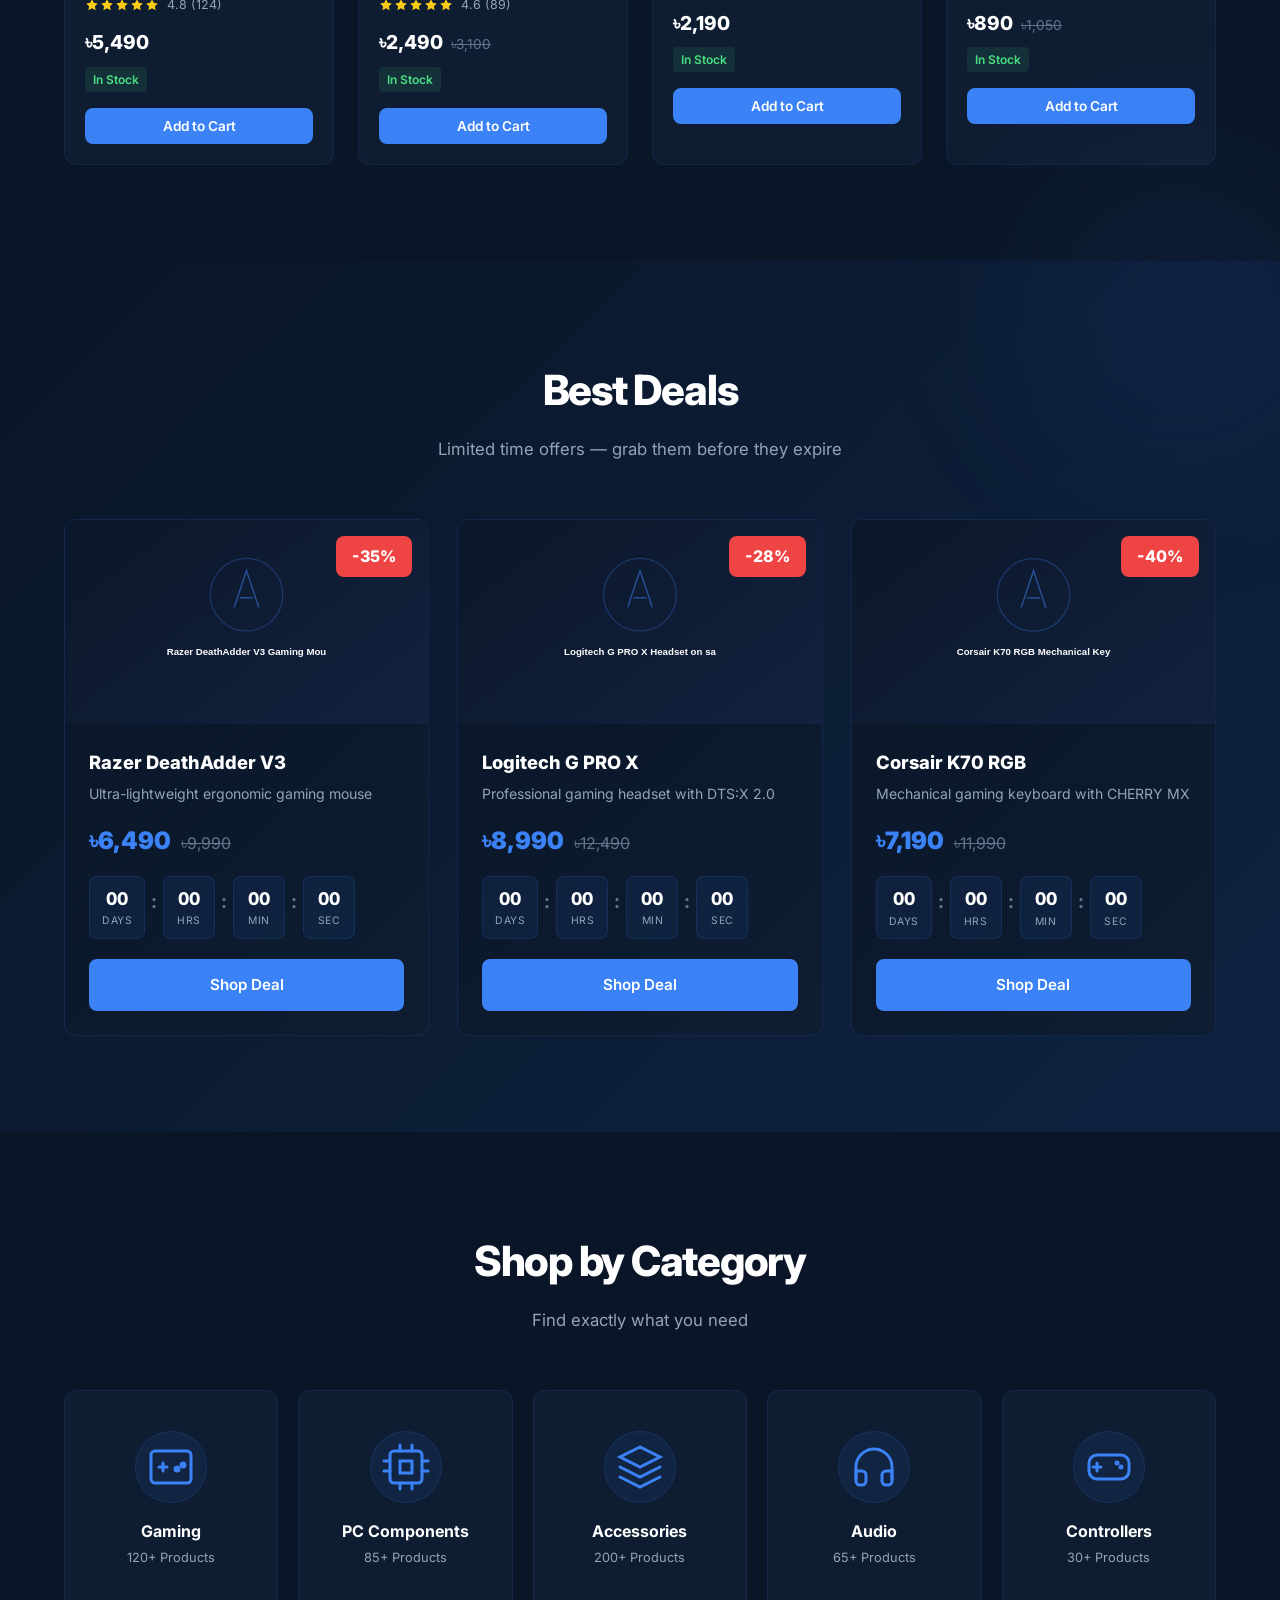
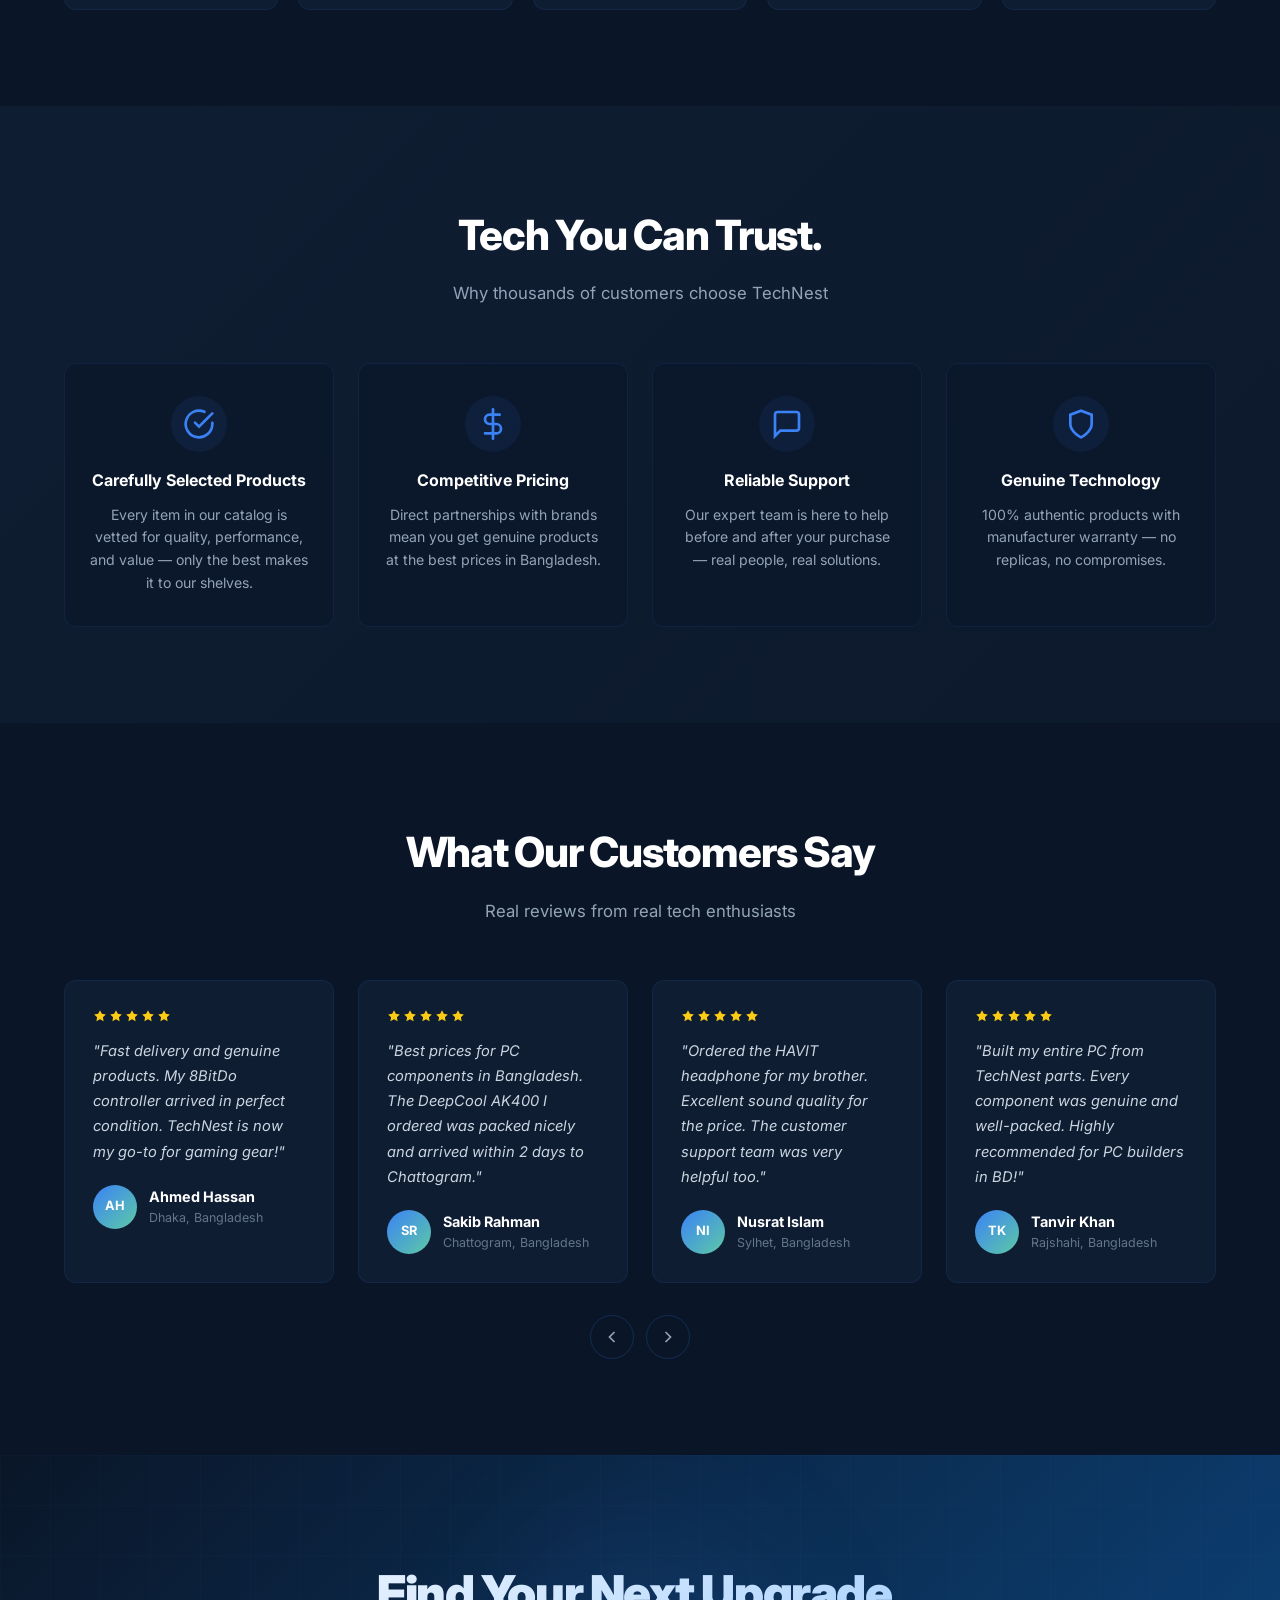
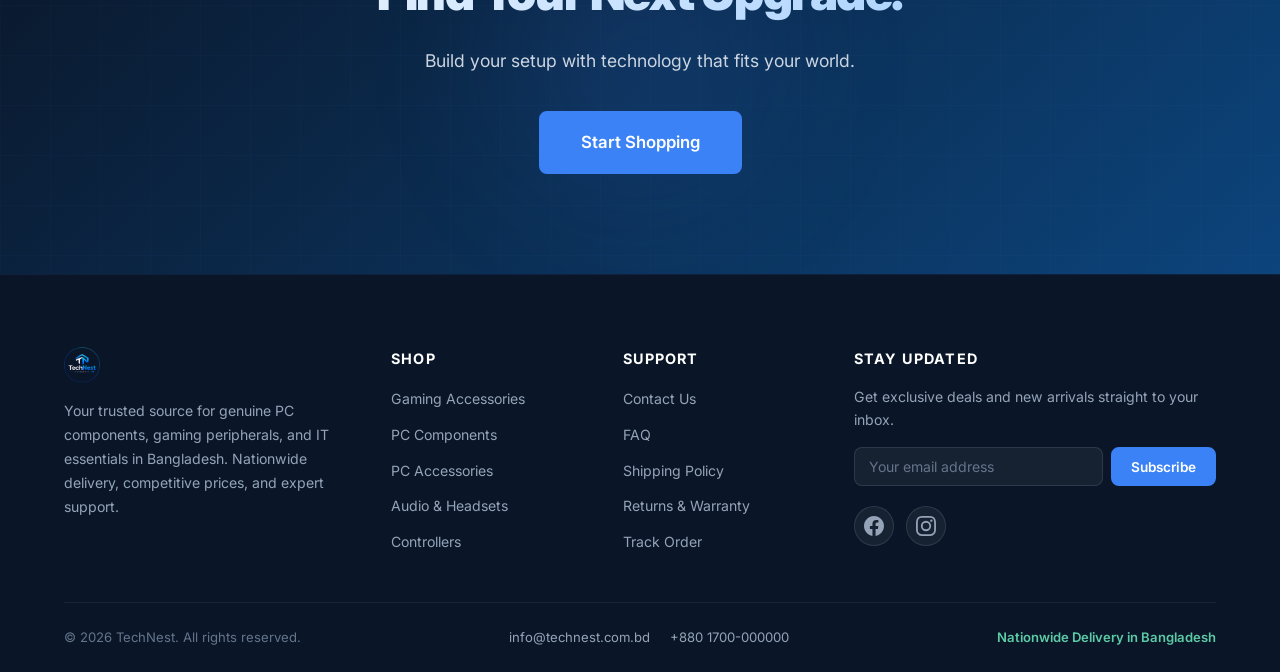
==== commit 26d51ce4: "Add chat widget with email verification and automated bot responses - Replace contact form messaging" ====
--- a/index.html
+++ b/index.html
@@ -827,8 +827,8 @@
         }
     });
     </script>
-<!-- Floating Mascot -->
-<div class="mascot-float" onclick="window.location.href='contact.html'" title="Need help? Contact us!">
+<!-- Floating Mascot & Chat -->
+<div class="mascot-float" id="mascotBtn" title="Chat with us!">
     <svg viewBox="0 0 200 200" xmlns="http://www.w3.org/2000/svg">
         <rect x="50" y="70" width="100" height="80" rx="20" fill="#132240" stroke="#3B82F6" stroke-width="2"/>
         <rect x="55" y="20" width="90" height="60" rx="16" fill="#132240" stroke="#3B82F6" stroke-width="2"/>
@@ -846,7 +846,118 @@
         <rect x="70" y="150" width="16" height="24" rx="8" fill="#132240" stroke="#3B82F6" stroke-width="1.5"/>
         <rect x="114" y="150" width="16" height="24" rx="8" fill="#132240" stroke="#3B82F6" stroke-width="1.5"/>
     </svg>
-    <div class="mascot-float__tooltip">Need help? Contact us!</div>
+    <div class="mascot-float__tooltip">Chat with us!</div>
 </div>
+
+<!-- Chat Widget -->
+<div class="chat-widget" id="chatWidget">
+    <div class="chat-widget__header">
+        <div class="chat-widget__header-avatar">
+            <svg width="22" height="22" viewBox="0 0 200 200" xmlns="http://www.w3.org/2000/svg">
+                <rect x="50" y="70" width="100" height="80" rx="20" fill="#132240" stroke="#3B82F6" stroke-width="2"/>
+                <rect x="55" y="20" width="90" height="60" rx="16" fill="#132240" stroke="#3B82F6" stroke-width="2"/>
+                <circle cx="80" cy="48" r="8" fill="#3B82F6"/><circle cx="120" cy="48" r="8" fill="#3B82F6"/>
+                <circle cx="82" cy="46" r="3" fill="#fff"/><circle cx="122" cy="46" r="3" fill="#fff"/>
+                <path d="M88 60 Q100 68 112 60" fill="none" stroke="#5DCAA5" stroke-width="2" stroke-linecap="round"/>
+            </svg>
+        </div>
+        <div class="chat-widget__header-info">
+            <h4>TechNest Bot</h4>
+            <span>Online - typically replies instantly</span>
+        </div>
+        <button class="chat-widget__close" id="chatClose" aria-label="Close chat">&times;</button>
+    </div>
+    <div class="chat-widget__body" id="chatBody"></div>
+    <div class="chat-widget__footer" id="chatFooter" style="display:none">
+        <input type="text" class="chat-widget__input" id="chatInput" placeholder="Type your message..." autocomplete="off">
+        <button class="chat-widget__send" id="chatSend" aria-label="Send message">
+            <svg width="18" height="18" viewBox="0 0 24 24" fill="none" stroke="currentColor" stroke-width="2" stroke-linecap="round"><line x1="22" y1="2" x2="11" y2="13"/><polygon points="22 2 15 22 11 13 2 9 22 2"/></svg>
+        </button>
+    </div>
+</div>
+<script>
+(function() {
+    if (!window.TN || !TN.chat) return;
+    var mascotBtn = document.getElementById('mascotBtn');
+    var chatWidget = document.getElementById('chatWidget');
+    var chatClose = document.getElementById('chatClose');
+    var chatBody = document.getElementById('chatBody');
+    var chatFooter = document.getElementById('chatFooter');
+    var chatInput = document.getElementById('chatInput');
+    var chatSend = document.getElementById('chatSend');
+
+    mascotBtn.addEventListener('click', function() {
+        chatWidget.classList.toggle('open');
+        if (chatWidget.classList.contains('open')) {
+            renderChat();
+            chatInput.focus();
+        }
+    });
+    chatClose.addEventListener('click', function() {
+        chatWidget.classList.remove('open');
+    });
+
+    function renderChat() {
+        var session = TN.chat.getSession();
+        if (!session) {
+            chatBody.innerHTML = '<div class="chat-gate"><div class="chat-gate__icon"><svg width="28" height="28" viewBox="0 0 24 24" fill="none" stroke="#3B82F6" stroke-width="2" stroke-linecap="round"><path d="M21 15a2 2 0 0 1-2 2H7l-4 4V5a2 2 0 0 1 2-2h14a2 2 0 0 1 2 2z"/></svg></div><h3>Welcome to TechNest!</h3><p>Enter your email to start chatting with our bot assistant.</p><div class="chat-gate__form"><input type="email" class="chat-gate__input" id="chatEmail" placeholder="your@email.com"><button class="chat-gate__btn" id="chatVerifyBtn">Start Chat</button></div></div>';
+            chatFooter.style.display = 'none';
+            document.getElementById('chatVerifyBtn').addEventListener('click', function() {
+                var email = document.getElementById('chatEmail').value.trim();
+                if (TN.chat.verifyEmail(email)) {
+                    renderChat();
+                } else {
+                    document.getElementById('chatEmail').style.borderColor = '#ef4444';
+                }
+            });
+            document.getElementById('chatEmail').addEventListener('keydown', function(e) {
+                if (e.key === 'Enter') document.getElementById('chatVerifyBtn').click();
+            });
+            return;
+        }
+        chatFooter.style.display = 'flex';
+        var chat = TN.chat.getChatByEmail(session.email);
+        if (!chat) { TN.chat.verifyEmail(session.email); chat = TN.chat.getChatByEmail(session.email); }
+        chatBody.innerHTML = '';
+        if (chat.messages.length === 0) {
+            chatBody.innerHTML = '<div class="chat-msg chat-msg--bot">Hello ' + escapeHtml(session.name) + '! \u{1F44B} I\'m TechNest Bot. Ask me about products, orders, shipping, payments, or anything else!</div>';
+        } else {
+            chat.messages.forEach(function(m) {
+                var div = document.createElement('div');
+                div.className = 'chat-msg chat-msg--' + m.sender;
+                var t = new Date(m.time);
+                var timeStr = t.getHours().toString().padStart(2,'0') + ':' + t.getMinutes().toString().padStart(2,'0');
+                div.innerHTML = escapeHtml(m.text) + '<div class="chat-msg__time">' + timeStr + '</div>';
+                chatBody.appendChild(div);
+            });
+        }
+        chatBody.scrollTop = chatBody.scrollHeight;
+    }
+
+    function sendMessage() {
+        var text = chatInput.value.trim();
+        if (!text) return;
+        var session = TN.chat.getSession();
+        if (!session) return;
+        chatInput.value = '';
+        TN.chat.sendMessage(session.email, text);
+        renderChat();
+        var typing = document.createElement('div');
+        typing.className = 'chat-typing';
+        typing.innerHTML = '<span></span><span></span><span></span>';
+        chatBody.appendChild(typing);
+        chatBody.scrollTop = chatBody.scrollHeight;
+    }
+
+    chatSend.addEventListener('click', sendMessage);
+    chatInput.addEventListener('keydown', function(e) { if (e.key === 'Enter') sendMessage(); });
+
+    window.addEventListener('chat-bot-reply', function() {
+        if (chatWidget.classList.contains('open')) renderChat();
+    });
+
+    function escapeHtml(s) { var d = document.createElement('div'); d.appendChild(document.createTextNode(s || '')); return d.innerHTML; }
+})();
+</script>
 </body>
 </html>
--- a/styles.css
+++ b/styles.css
@@ -2412,6 +2412,333 @@
 /* Wishlist heart active state */
 .product-card__wishlist.active svg { fill: #ef4444; color: #ef4444; }
 
+/* ========== CHAT WIDGET ========== */
+.chat-widget {
+    position: fixed;
+    bottom: 108px;
+    right: 24px;
+    width: 380px;
+    height: 520px;
+    background: var(--navy);
+    border: 1px solid rgba(59,130,246,0.2);
+    border-radius: var(--radius);
+    display: flex;
+    flex-direction: column;
+    z-index: 1000;
+    box-shadow: 0 12px 40px rgba(0,0,0,0.5);
+    opacity: 0;
+    visibility: hidden;
+    transform: translateY(20px) scale(0.95);
+    transition: all 0.3s cubic-bezier(0.4,0,0.2,1);
+}
+.chat-widget.open {
+    opacity: 1;
+    visibility: visible;
+    transform: translateY(0) scale(1);
+}
+.chat-widget__header {
+    display: flex;
+    align-items: center;
+    gap: 12px;
+    padding: 16px 18px;
+    background: linear-gradient(135deg, #132240, #1a2d4a);
+    border-bottom: 1px solid rgba(59,130,246,0.15);
+    border-radius: var(--radius) var(--radius) 0 0;
+}
+.chat-widget__header-avatar {
+    width: 40px;
+    height: 40px;
+    border-radius: 50%;
+    background: rgba(59,130,246,0.15);
+    display: flex;
+    align-items: center;
+    justify-content: center;
+    flex-shrink: 0;
+}
+.chat-widget__header-info h4 {
+    font-size: 0.92rem;
+    font-weight: 700;
+    color: var(--white);
+}
+.chat-widget__header-info span {
+    font-size: 0.75rem;
+    color: var(--teal);
+}
+.chat-widget__close {
+    margin-left: auto;
+    width: 30px;
+    height: 30px;
+    border-radius: 50%;
+    display: flex;
+    align-items: center;
+    justify-content: center;
+    color: var(--gray-400);
+    transition: all 0.2s;
+    font-size: 1.1rem;
+}
+.chat-widget__close:hover {
+    background: rgba(255,255,255,0.1);
+    color: var(--white);
+}
+.chat-widget__body {
+    flex: 1;
+    overflow-y: auto;
+    padding: 16px;
+    display: flex;
+    flex-direction: column;
+    gap: 10px;
+}
+.chat-widget__body::-webkit-scrollbar { width: 4px; }
+.chat-widget__body::-webkit-scrollbar-track { background: transparent; }
+.chat-widget__body::-webkit-scrollbar-thumb { background: rgba(59,130,246,0.3); border-radius: 4px; }
+
+/* Email Gate */
+.chat-gate {
+    display: flex;
+    flex-direction: column;
+    align-items: center;
+    justify-content: center;
+    height: 100%;
+    padding: 24px;
+    text-align: center;
+}
+.chat-gate__icon {
+    width: 60px;
+    height: 60px;
+    border-radius: 50%;
+    background: rgba(59,130,246,0.1);
+    display: flex;
+    align-items: center;
+    justify-content: center;
+    margin-bottom: 16px;
+}
+.chat-gate h3 {
+    font-size: 1rem;
+    font-weight: 700;
+    margin-bottom: 6px;
+}
+.chat-gate p {
+    font-size: 0.8rem;
+    color: var(--gray-400);
+    margin-bottom: 16px;
+}
+.chat-gate__form {
+    width: 100%;
+    display: flex;
+    flex-direction: column;
+    gap: 10px;
+}
+.chat-gate__input {
+    width: 100%;
+    padding: 10px 14px;
+    background: rgba(255,255,255,0.05);
+    border: 1px solid rgba(59,130,246,0.2);
+    border-radius: var(--radius-sm);
+    color: var(--white);
+    font-size: 0.88rem;
+    font-family: var(--font);
+    outline: none;
+    transition: border-color var(--transition);
+}
+.chat-gate__input:focus {
+    border-color: var(--blue);
+}
+.chat-gate__btn {
+    width: 100%;
+    padding: 10px;
+    background: var(--blue);
+    color: var(--white);
+    border: none;
+    border-radius: var(--radius-sm);
+    font-weight: 600;
+    font-size: 0.88rem;
+    cursor: pointer;
+    transition: background var(--transition);
+    font-family: var(--font);
+}
+.chat-gate__btn:hover { background: var(--blue-hover); }
+
+/* Chat Messages */
+.chat-msg {
+    max-width: 82%;
+    padding: 10px 14px;
+    border-radius: 14px;
+    font-size: 0.85rem;
+    line-height: 1.5;
+    word-wrap: break-word;
+    white-space: pre-line;
+}
+.chat-msg--user {
+    align-self: flex-end;
+    background: var(--blue);
+    color: var(--white);
+    border-bottom-right-radius: 4px;
+}
+.chat-msg--bot {
+    align-self: flex-start;
+    background: rgba(255,255,255,0.06);
+    color: var(--gray-200);
+    border-bottom-left-radius: 4px;
+    border: 1px solid rgba(59,130,246,0.1);
+}
+.chat-msg__time {
+    font-size: 0.68rem;
+    color: var(--gray-500);
+    margin-top: 4px;
+    text-align: right;
+}
+.chat-msg--bot .chat-msg__time { text-align: left; }
+
+.chat-typing {
+    align-self: flex-start;
+    display: flex;
+    gap: 4px;
+    padding: 10px 14px;
+    background: rgba(255,255,255,0.06);
+    border-radius: 14px;
+    border-bottom-left-radius: 4px;
+    border: 1px solid rgba(59,130,246,0.1);
+}
+.chat-typing span {
+    width: 6px;
+    height: 6px;
+    border-radius: 50%;
+    background: var(--gray-400);
+    animation: chatTyping 1.2s infinite;
+}
+.chat-typing span:nth-child(2) { animation-delay: 0.2s; }
+.chat-typing span:nth-child(3) { animation-delay: 0.4s; }
+@keyframes chatTyping {
+    0%, 60%, 100% { transform: translateY(0); opacity: 0.4; }
+    30% { transform: translateY(-4px); opacity: 1; }
+}
+
+/* Chat Input */
+.chat-widget__footer {
+    padding: 12px 16px;
+    border-top: 1px solid rgba(59,130,246,0.1);
+    display: flex;
+    gap: 8px;
+    align-items: center;
+}
+.chat-widget__input {
+    flex: 1;
+    padding: 10px 14px;
+    background: rgba(255,255,255,0.05);
+    border: 1px solid rgba(59,130,246,0.2);
+    border-radius: 20px;
+    color: var(--white);
+    font-size: 0.85rem;
+    font-family: var(--font);
+    outline: none;
+    transition: border-color var(--transition);
+}
+.chat-widget__input:focus { border-color: var(--blue); }
+.chat-widget__send {
+    width: 38px;
+    height: 38px;
+    border-radius: 50%;
+    background: var(--blue);
+    color: var(--white);
+    display: flex;
+    align-items: center;
+    justify-content: center;
+    flex-shrink: 0;
+    transition: background var(--transition);
+}
+.chat-widget__send:hover { background: var(--blue-hover); }
+.chat-widget__send:disabled { opacity: 0.4; cursor: not-allowed; }
+
+/* Admin Chat List */
+.admin-chat-list {
+    display: flex;
+    flex-direction: column;
+    gap: 12px;
+}
+.admin-chat-card {
+    background: rgba(255,255,255,0.03);
+    border: 1px solid rgba(59,130,246,0.1);
+    border-radius: var(--radius-sm);
+    padding: 16px 20px;
+    cursor: pointer;
+    transition: all var(--transition);
+}
+.admin-chat-card:hover {
+    border-color: rgba(59,130,246,0.3);
+    background: rgba(255,255,255,0.05);
+}
+.admin-chat-card--unread {
+    border-left: 3px solid var(--blue);
+}
+.admin-chat-card__header {
+    display: flex;
+    justify-content: space-between;
+    align-items: center;
+    margin-bottom: 6px;
+}
+.admin-chat-card__name { font-weight: 700; font-size: 0.92rem; }
+.admin-chat-card__email { color: var(--gray-400); font-size: 0.8rem; }
+.admin-chat-card__time { color: var(--gray-500); font-size: 0.75rem; }
+.admin-chat-card__preview {
+    color: var(--gray-400);
+    font-size: 0.82rem;
+    white-space: nowrap;
+    overflow: hidden;
+    text-overflow: ellipsis;
+}
+.admin-chat-card__count {
+    display: inline-block;
+    background: rgba(59,130,246,0.15);
+    color: var(--blue);
+    padding: 1px 8px;
+    border-radius: 10px;
+    font-size: 0.72rem;
+    font-weight: 600;
+    margin-left: 8px;
+}
+
+/* Admin Chat Detail */
+.admin-chat-detail {
+    display: flex;
+    flex-direction: column;
+    gap: 0;
+}
+.admin-chat-detail__header {
+    display: flex;
+    align-items: center;
+    gap: 12px;
+    padding-bottom: 16px;
+    border-bottom: 1px solid rgba(59,130,246,0.1);
+    margin-bottom: 16px;
+}
+.admin-chat-detail__back {
+    color: var(--gray-400);
+    transition: color 0.2s;
+}
+.admin-chat-detail__back:hover { color: var(--white); }
+.admin-chat-detail__messages {
+    display: flex;
+    flex-direction: column;
+    gap: 10px;
+    max-height: 400px;
+    overflow-y: auto;
+    padding: 12px;
+    background: rgba(0,0,0,0.15);
+    border-radius: var(--radius-sm);
+}
+.admin-chat-detail__messages::-webkit-scrollbar { width: 4px; }
+.admin-chat-detail__messages::-webkit-scrollbar-thumb { background: rgba(59,130,246,0.3); border-radius: 4px; }
+
+/* Responsive */
+@media (max-width: 480px) {
+    .chat-widget {
+        width: calc(100% - 16px);
+        right: 8px;
+        bottom: 96px;
+        height: 70vh;
+    }
+}
+
 /* ========== MASCOT ========== */
 .mascot-hero {
     position: absolute;
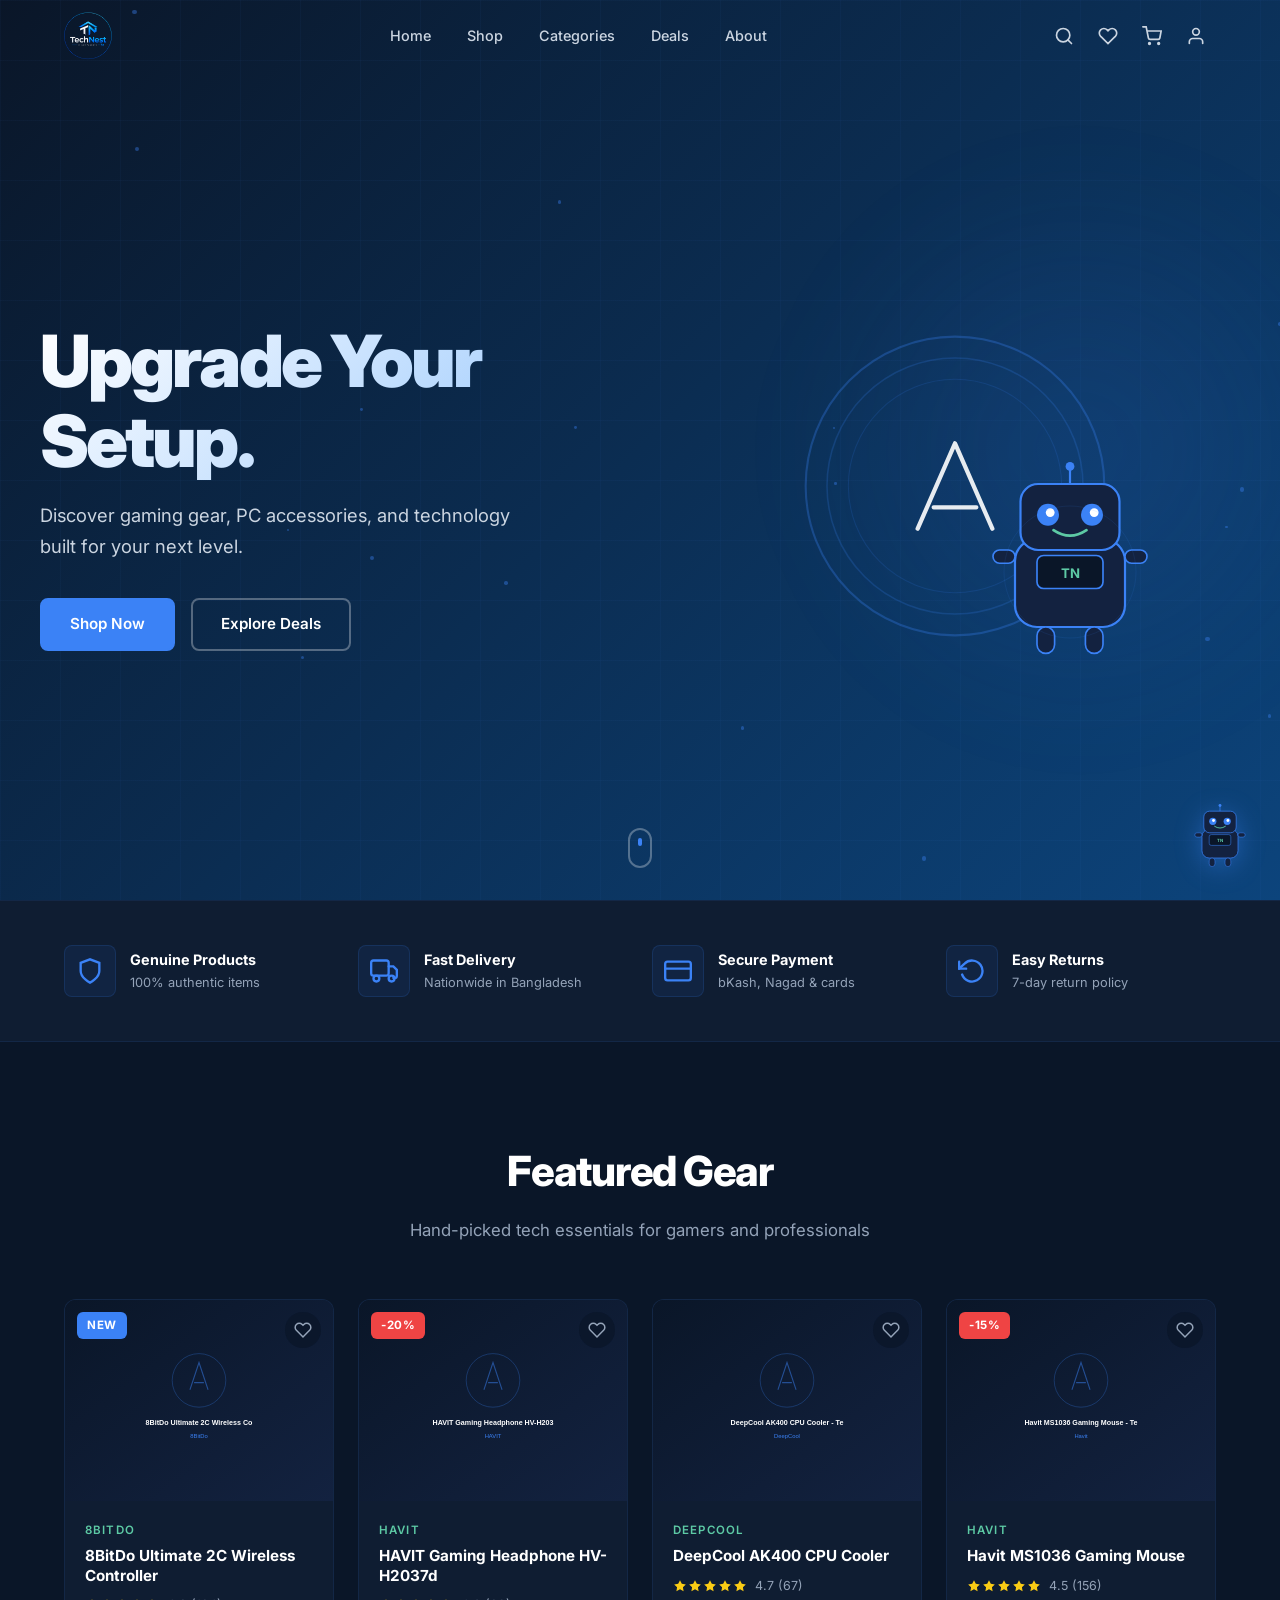
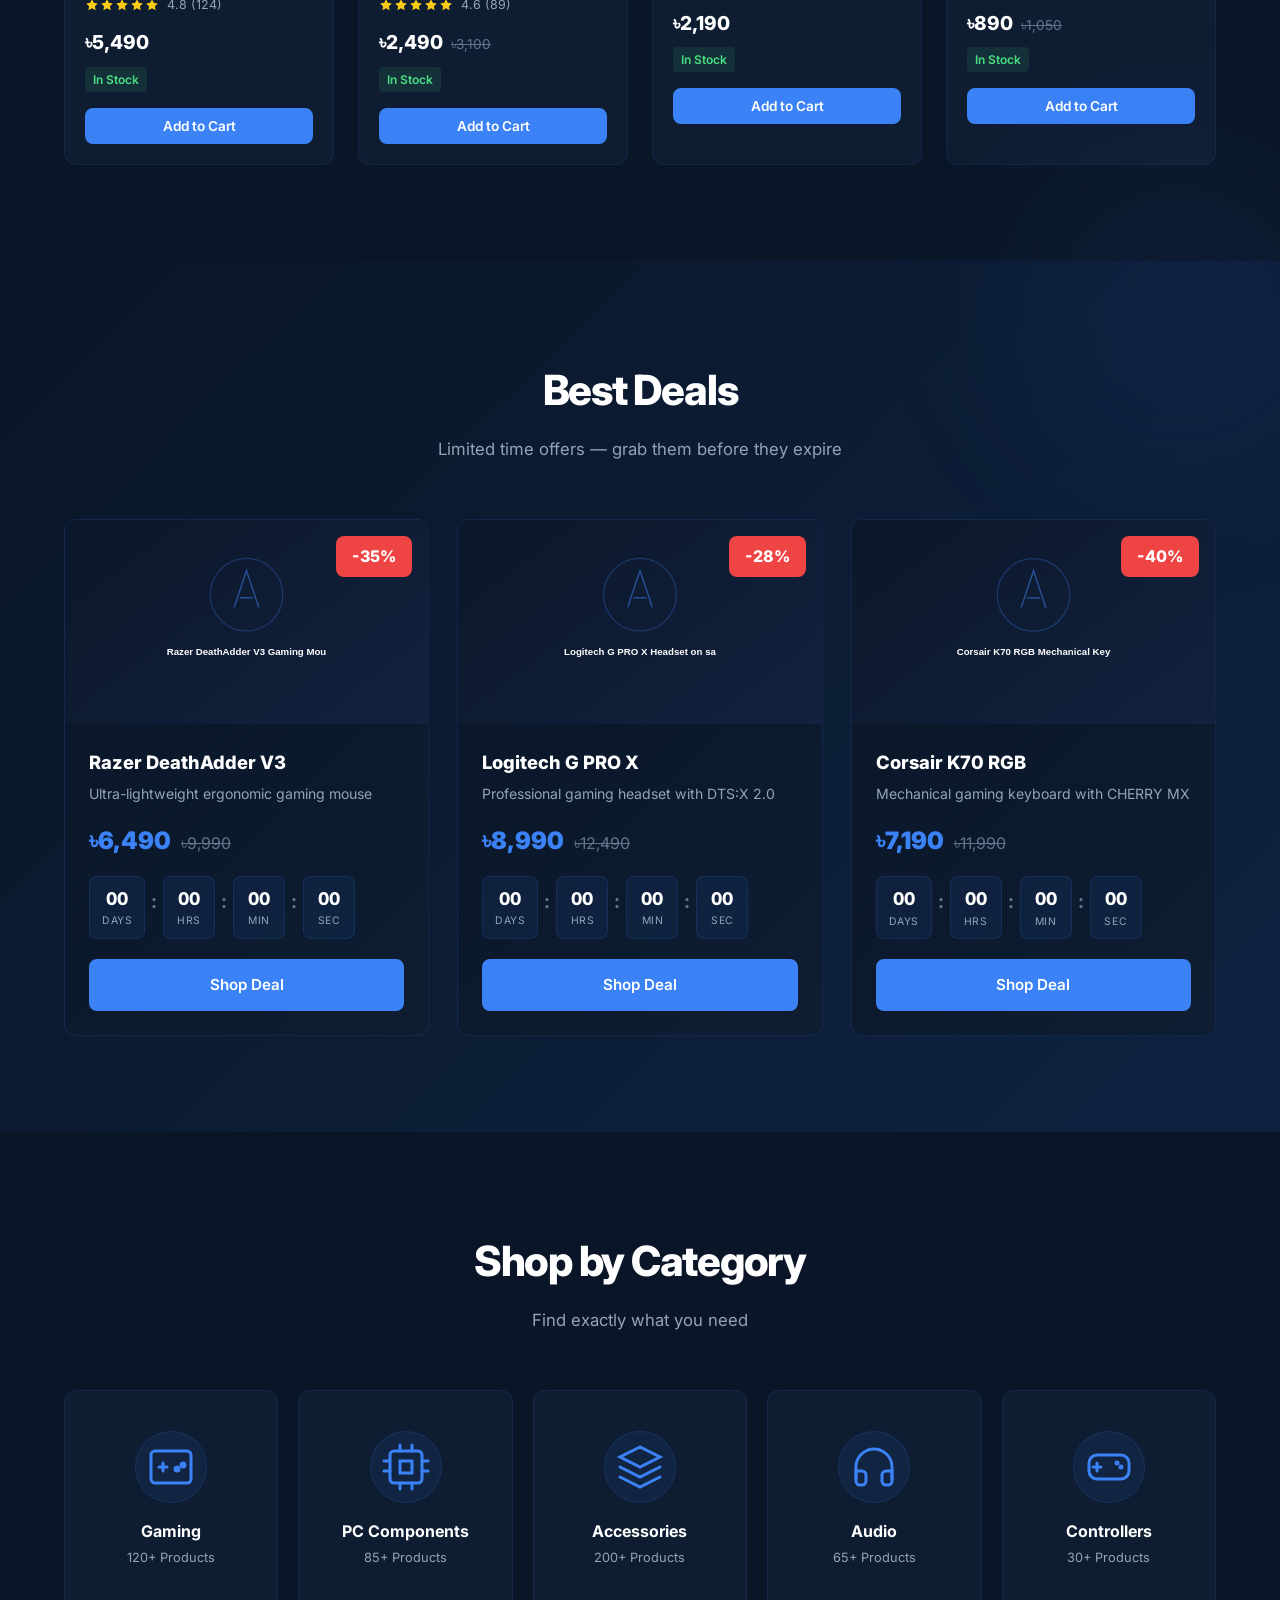
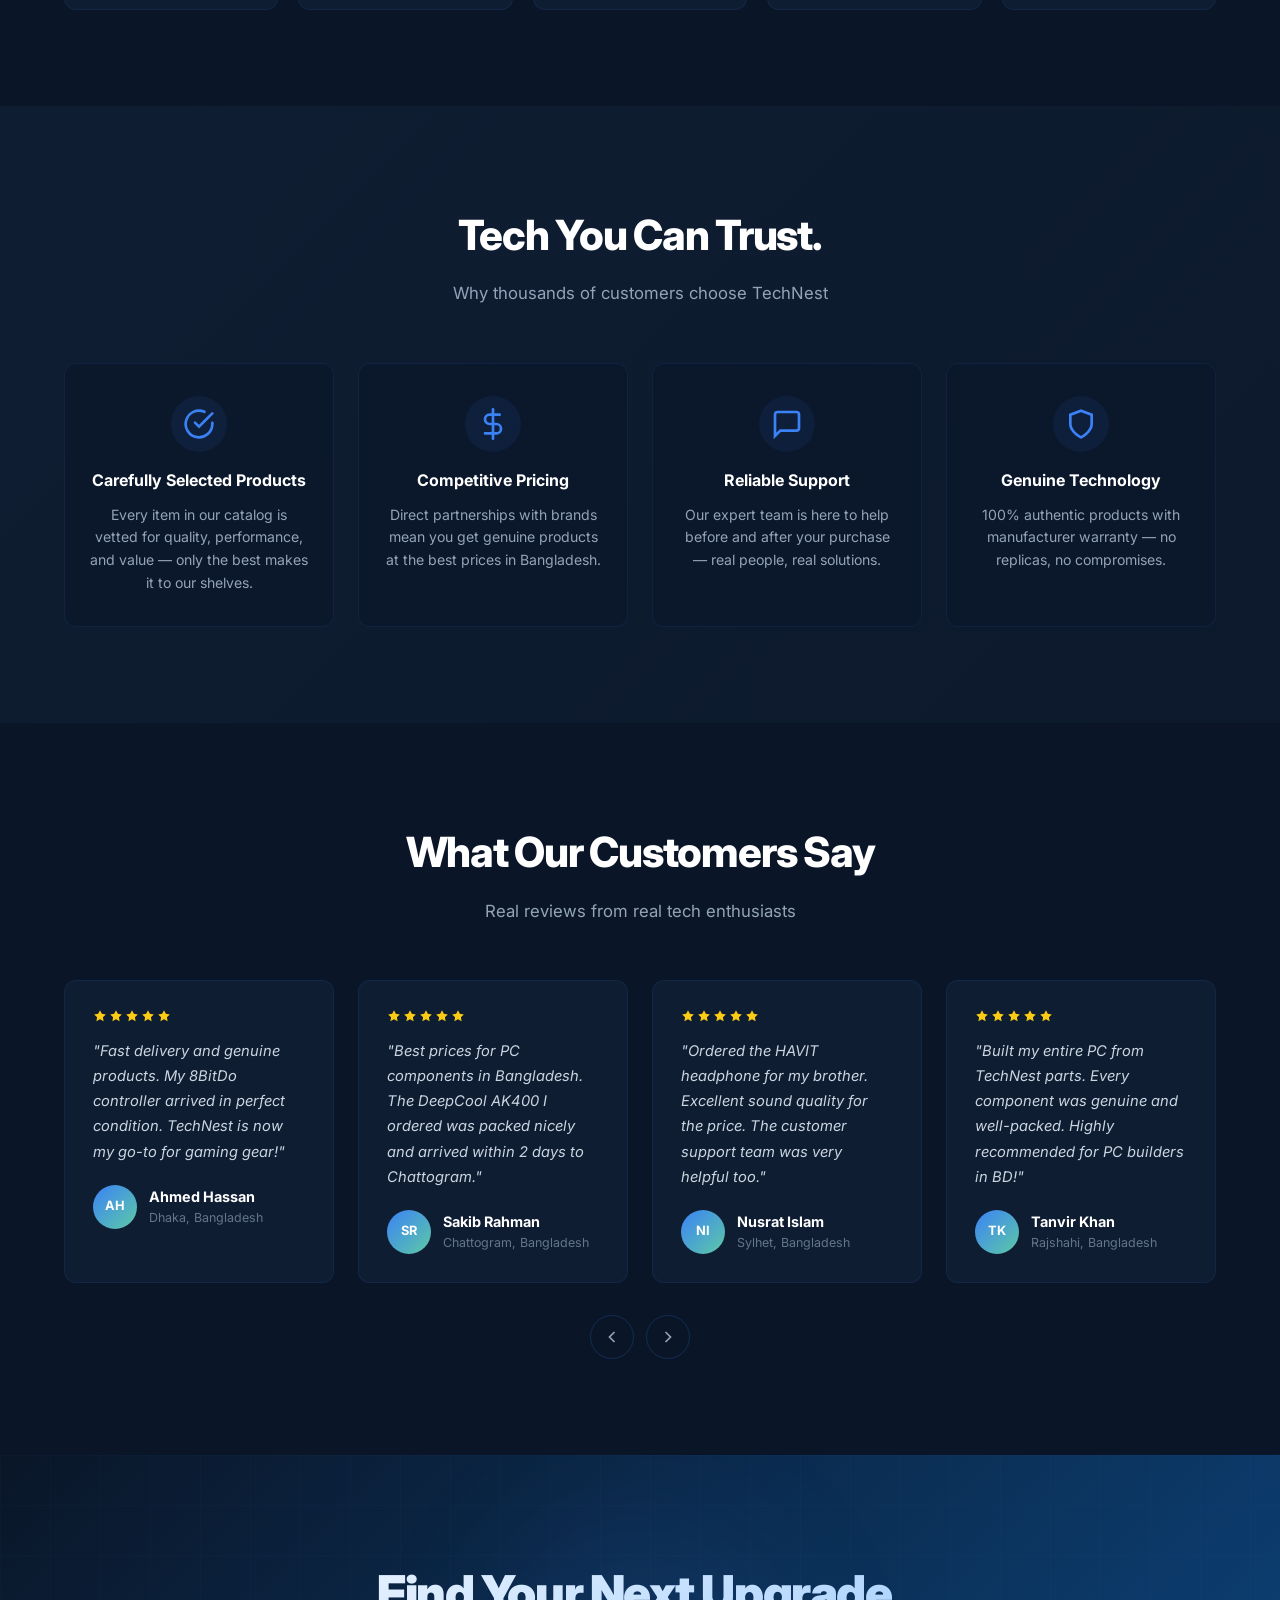
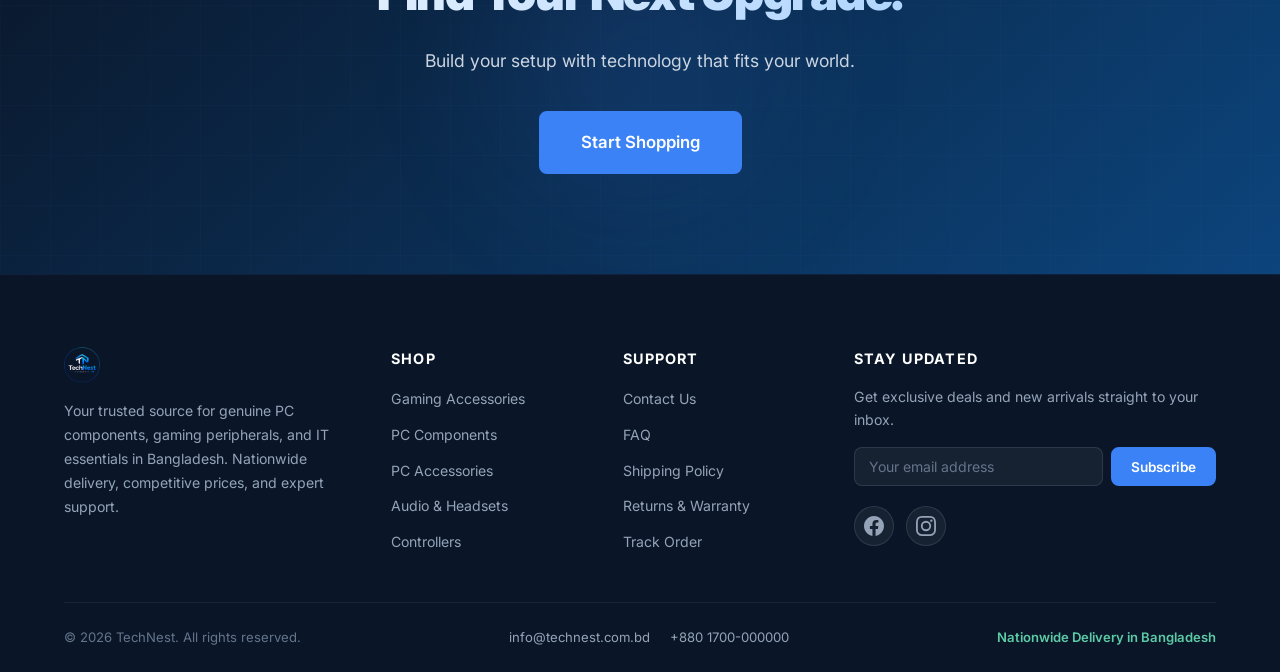
==== commit 05375e68: "Fix chat bot replies - replace event system with polling - Bot was not replying because window.dispa" ====
--- a/index.html
+++ b/index.html
@@ -877,86 +877,149 @@
 </div>
 <script>
 (function() {
-    if (!window.TN || !TN.chat) return;
-    var mascotBtn = document.getElementById('mascotBtn');
-    var chatWidget = document.getElementById('chatWidget');
-    var chatClose = document.getElementById('chatClose');
-    var chatBody = document.getElementById('chatBody');
-    var chatFooter = document.getElementById('chatFooter');
-    var chatInput = document.getElementById('chatInput');
-    var chatSend = document.getElementById('chatSend');
-
-    mascotBtn.addEventListener('click', function() {
-        chatWidget.classList.toggle('open');
-        if (chatWidget.classList.contains('open')) {
-            renderChat();
-            chatInput.focus();
-        }
-    });
-    chatClose.addEventListener('click', function() {
-        chatWidget.classList.remove('open');
-    });
-
-    function renderChat() {
-        var session = TN.chat.getSession();
-        if (!session) {
-            chatBody.innerHTML = '<div class="chat-gate"><div class="chat-gate__icon"><svg width="28" height="28" viewBox="0 0 24 24" fill="none" stroke="#3B82F6" stroke-width="2" stroke-linecap="round"><path d="M21 15a2 2 0 0 1-2 2H7l-4 4V5a2 2 0 0 1 2-2h14a2 2 0 0 1 2 2z"/></svg></div><h3>Welcome to TechNest!</h3><p>Enter your email to start chatting with our bot assistant.</p><div class="chat-gate__form"><input type="email" class="chat-gate__input" id="chatEmail" placeholder="your@email.com"><button class="chat-gate__btn" id="chatVerifyBtn">Start Chat</button></div></div>';
-            chatFooter.style.display = 'none';
-            document.getElementById('chatVerifyBtn').addEventListener('click', function() {
-                var email = document.getElementById('chatEmail').value.trim();
-                if (TN.chat.verifyEmail(email)) {
-                    renderChat();
-                } else {
-                    document.getElementById('chatEmail').style.borderColor = '#ef4444';
-                }
-            });
-            document.getElementById('chatEmail').addEventListener('keydown', function(e) {
-                if (e.key === 'Enter') document.getElementById('chatVerifyBtn').click();
-            });
+    function init() {
+        if (typeof TN === 'undefined' || !TN.chat) {
+            setTimeout(init, 100);
             return;
         }
-        chatFooter.style.display = 'flex';
-        var chat = TN.chat.getChatByEmail(session.email);
-        if (!chat) { TN.chat.verifyEmail(session.email); chat = TN.chat.getChatByEmail(session.email); }
-        chatBody.innerHTML = '';
-        if (chat.messages.length === 0) {
-            chatBody.innerHTML = '<div class="chat-msg chat-msg--bot">Hello ' + escapeHtml(session.name) + '! \u{1F44B} I\'m TechNest Bot. Ask me about products, orders, shipping, payments, or anything else!</div>';
-        } else {
-            chat.messages.forEach(function(m) {
-                var div = document.createElement('div');
-                div.className = 'chat-msg chat-msg--' + m.sender;
-                var t = new Date(m.time);
-                var timeStr = t.getHours().toString().padStart(2,'0') + ':' + t.getMinutes().toString().padStart(2,'0');
-                div.innerHTML = escapeHtml(m.text) + '<div class="chat-msg__time">' + timeStr + '</div>';
-                chatBody.appendChild(div);
-            });
+        setupChat();
+    }
+
+    function setupChat() {
+        var mascotBtn = document.getElementById('mascotBtn');
+        var chatWidget = document.getElementById('chatWidget');
+        var chatClose = document.getElementById('chatClose');
+        var chatBody = document.getElementById('chatBody');
+        var chatFooter = document.getElementById('chatFooter');
+        var chatInput = document.getElementById('chatInput');
+        var chatSend = document.getElementById('chatSend');
+        if (!mascotBtn || !chatWidget) return;
+
+        var currentEmail = null;
+        var pollTimer = null;
+
+        mascotBtn.addEventListener('click', function() {
+            chatWidget.classList.toggle('open');
+            if (chatWidget.classList.contains('open')) {
+                renderChat();
+                setTimeout(function() { chatInput.focus(); }, 100);
+            } else {
+                stopPolling();
+            }
+        });
+        chatClose.addEventListener('click', function() {
+            chatWidget.classList.remove('open');
+            stopPolling();
+        });
+
+        function renderChat() {
+            var session = TN.chat.getSession();
+            if (!session) {
+                currentEmail = null;
+                chatBody.innerHTML = '<div class="chat-gate">' +
+                    '<div class="chat-gate__icon"><svg width="28" height="28" viewBox="0 0 24 24" fill="none" stroke="#3B82F6" stroke-width="2" stroke-linecap="round"><path d="M21 15a2 2 0 0 1-2 2H7l-4 4V5a2 2 0 0 1 2-2h14a2 2 0 0 1 2 2z"/></svg></div>' +
+                    '<h3>Welcome to TechNest!</h3>' +
+                    '<p>Enter your email to start chatting with our bot assistant.</p>' +
+                    '<div class="chat-gate__form">' +
+                    '<input type="email" class="chat-gate__input" id="chatEmail" placeholder="your@email.com">' +
+                    '<button class="chat-gate__btn" id="chatVerifyBtn">Start Chat</button>' +
+                    '</div></div>';
+                chatFooter.style.display = 'none';
+                var verifyBtn = document.getElementById('chatVerifyBtn');
+                var emailInput = document.getElementById('chatEmail');
+                verifyBtn.addEventListener('click', function() {
+                    var email = emailInput.value.trim();
+                    if (TN.chat.verifyEmail(email)) {
+                        currentEmail = email;
+                        renderChat();
+                        startPolling();
+                    } else {
+                        emailInput.style.borderColor = '#ef4444';
+                    }
+                });
+                emailInput.addEventListener('keydown', function(e) {
+                    if (e.key === 'Enter') verifyBtn.click();
+                });
+                return;
+            }
+
+            currentEmail = session.email;
+            chatFooter.style.display = 'flex';
+            var chat = TN.chat.getChatByEmail(session.email);
+            if (!chat) {
+                TN.chat.verifyEmail(session.email);
+                chat = TN.chat.getChatByEmail(session.email);
+            }
+            chatBody.innerHTML = '';
+            if (chat.messages.length === 0) {
+                chatBody.innerHTML = '<div class="chat-msg chat-msg--bot">Hello ' + esc(session.name) + '! 👋 I\'m TechNest Bot. Ask me about products, orders, shipping, payments, or anything else!</div>';
+            } else {
+                chat.messages.forEach(function(m) {
+                    var div = document.createElement('div');
+                    div.className = 'chat-msg chat-msg--' + m.sender;
+                    var t = new Date(m.time);
+                    var ts = pad(t.getHours()) + ':' + pad(t.getMinutes());
+                    div.innerHTML = esc(m.text) + '<div class="chat-msg__time">' + ts + '</div>';
+                    chatBody.appendChild(div);
+                });
+            }
+            chatBody.scrollTop = chatBody.scrollHeight;
+            startPolling();
         }
-        chatBody.scrollTop = chatBody.scrollHeight;
+
+        function sendMessage() {
+            var text = chatInput.value.trim();
+            if (!text || !currentEmail) return;
+            chatInput.value = '';
+
+            TN.chat.sendMessage(currentEmail, text);
+            renderChat();
+
+            var typing = document.createElement('div');
+            typing.className = 'chat-typing';
+            typing.id = 'chatTyping';
+            typing.innerHTML = '<span></span><span></span><span></span>';
+            chatBody.appendChild(typing);
+            chatBody.scrollTop = chatBody.scrollHeight;
+        }
+
+        function startPolling() {
+            stopPolling();
+            var lastCount = 0;
+            var chat = TN.chat.getChatByEmail(currentEmail);
+            if (chat) lastCount = chat.messages.length;
+
+            pollTimer = setInterval(function() {
+                if (!currentEmail || !chatWidget.classList.contains('open')) {
+                    stopPolling();
+                    return;
+                }
+                var freshChat = TN.chat.getChatByEmail(currentEmail);
+                if (freshChat && freshChat.messages.length > lastCount) {
+                    var typingEl = document.getElementById('chatTyping');
+                    if (typingEl) typingEl.remove();
+                    renderChat();
+                    lastCount = freshChat.messages.length;
+                }
+            }, 300);
+        }
+
+        function stopPolling() {
+            if (pollTimer) { clearInterval(pollTimer); pollTimer = null; }
+        }
+
+        chatSend.addEventListener('click', sendMessage);
+        chatInput.addEventListener('keydown', function(e) { if (e.key === 'Enter') sendMessage(); });
+
+        function esc(s) { var d = document.createElement('div'); d.appendChild(document.createTextNode(s || '')); return d.innerHTML; }
+        function pad(n) { return n < 10 ? '0' + n : '' + n; }
     }
 
-    function sendMessage() {
-        var text = chatInput.value.trim();
-        if (!text) return;
-        var session = TN.chat.getSession();
-        if (!session) return;
-        chatInput.value = '';
-        TN.chat.sendMessage(session.email, text);
-        renderChat();
-        var typing = document.createElement('div');
-        typing.className = 'chat-typing';
-        typing.innerHTML = '<span></span><span></span><span></span>';
-        chatBody.appendChild(typing);
-        chatBody.scrollTop = chatBody.scrollHeight;
+    if (document.readyState === 'loading') {
+        document.addEventListener('DOMContentLoaded', init);
+    } else {
+        init();
     }
-
-    chatSend.addEventListener('click', sendMessage);
-    chatInput.addEventListener('keydown', function(e) { if (e.key === 'Enter') sendMessage(); });
-
-    window.addEventListener('chat-bot-reply', function() {
-        if (chatWidget.classList.contains('open')) renderChat();
-    });
-
-    function escapeHtml(s) { var d = document.createElement('div'); d.appendChild(document.createTextNode(s || '')); return d.innerHTML; }
 })();
 </script>
 </body>
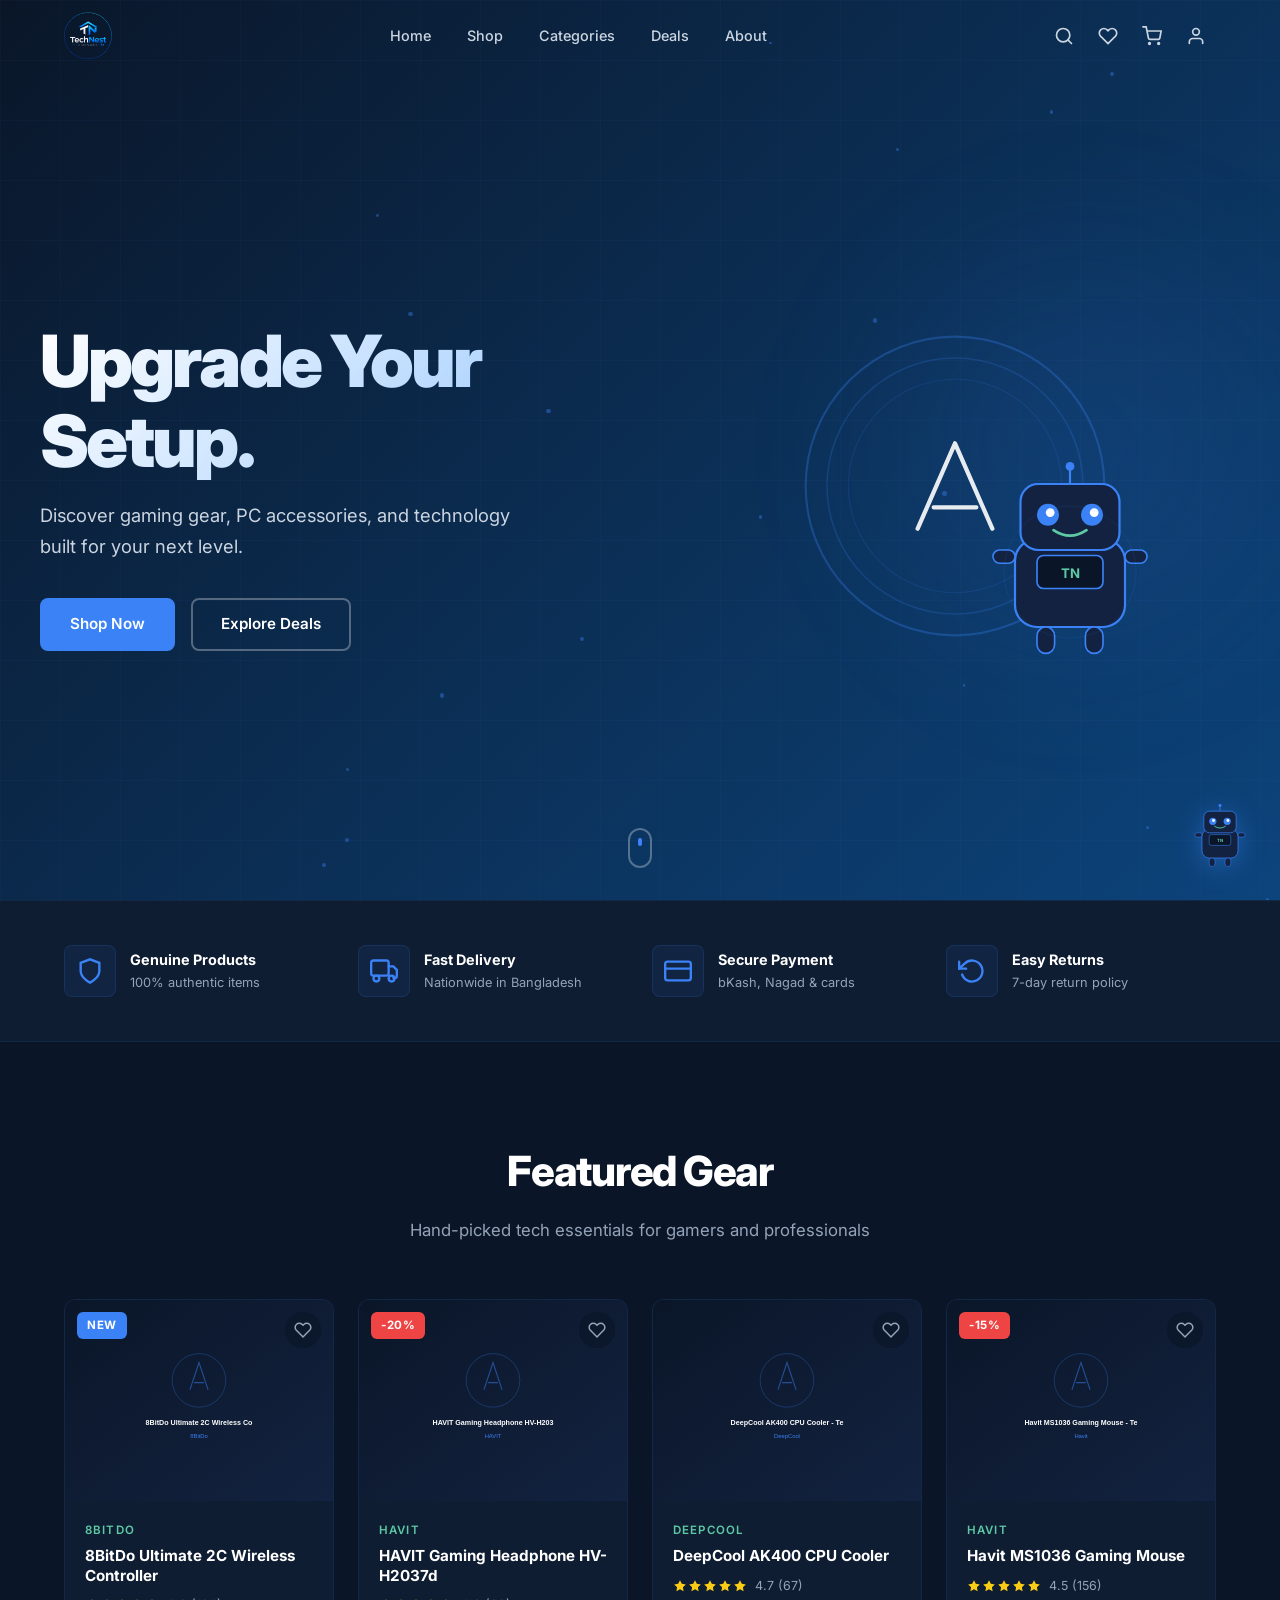
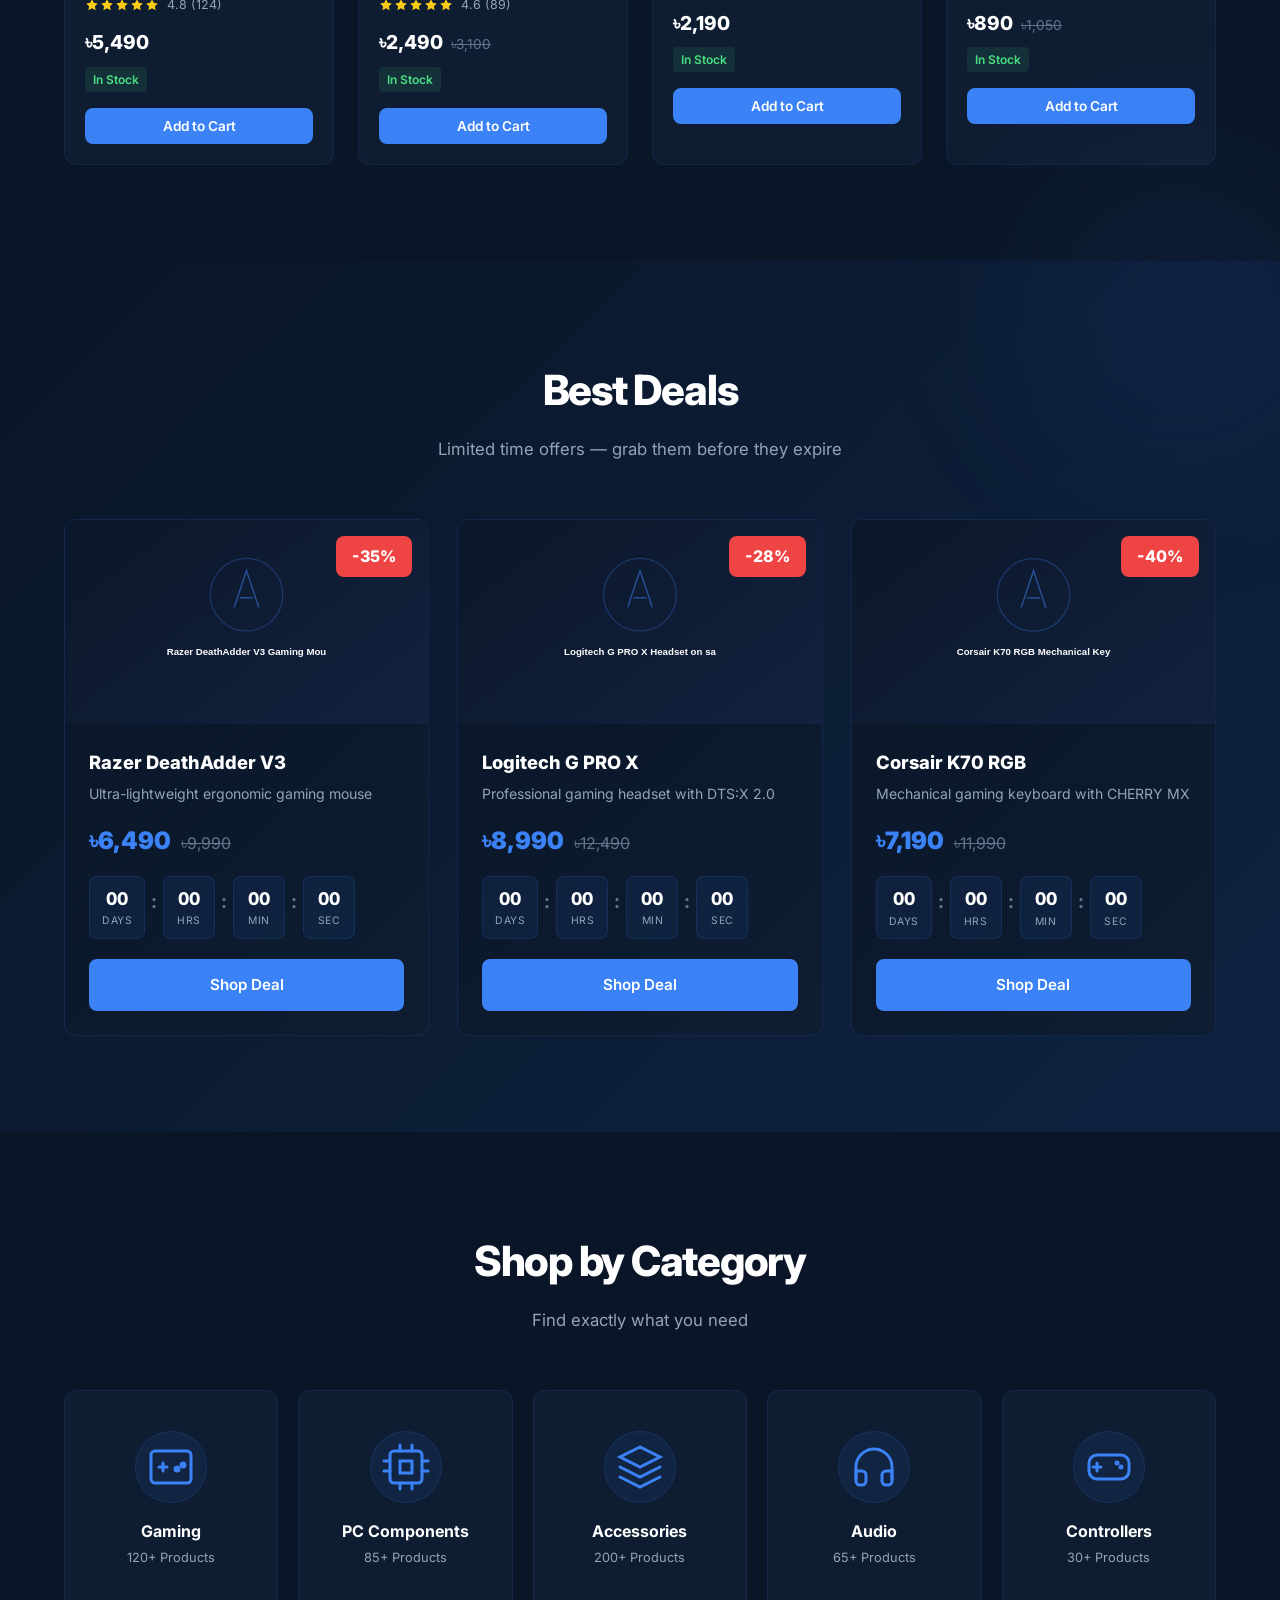
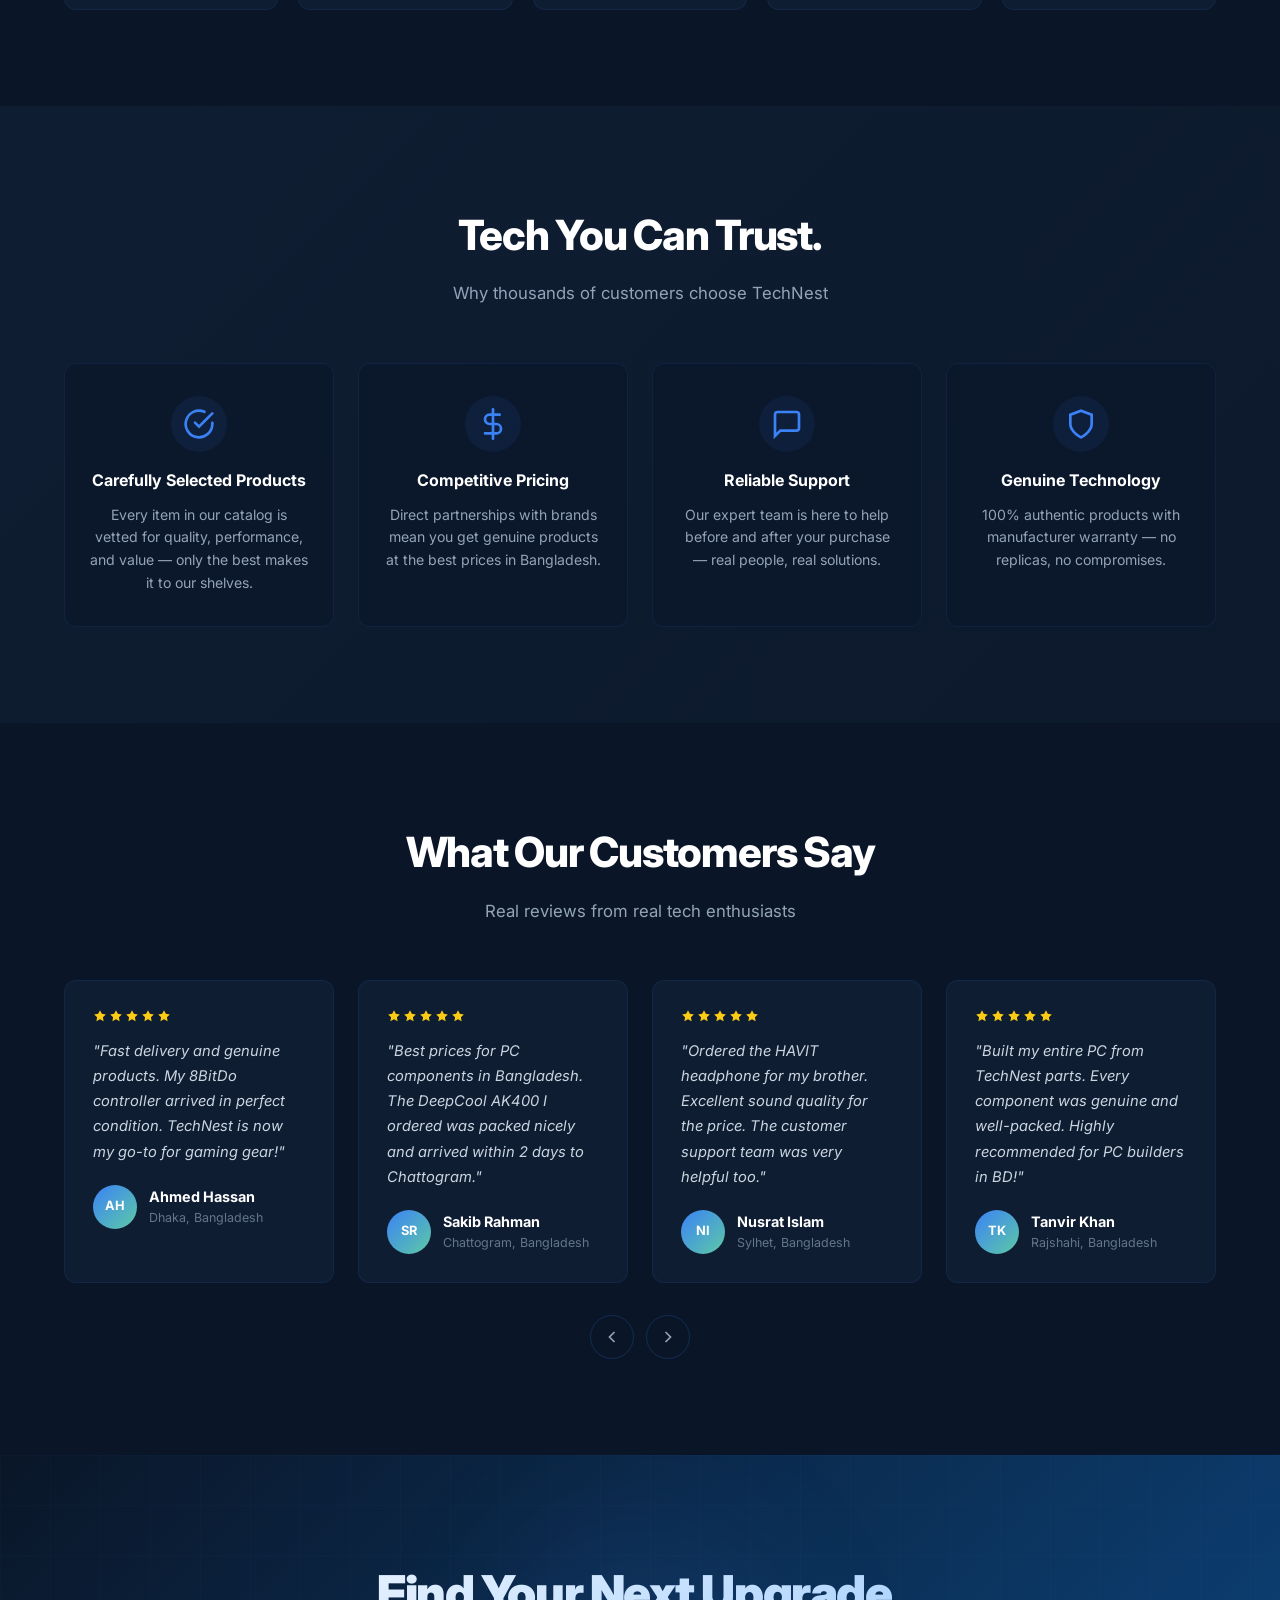
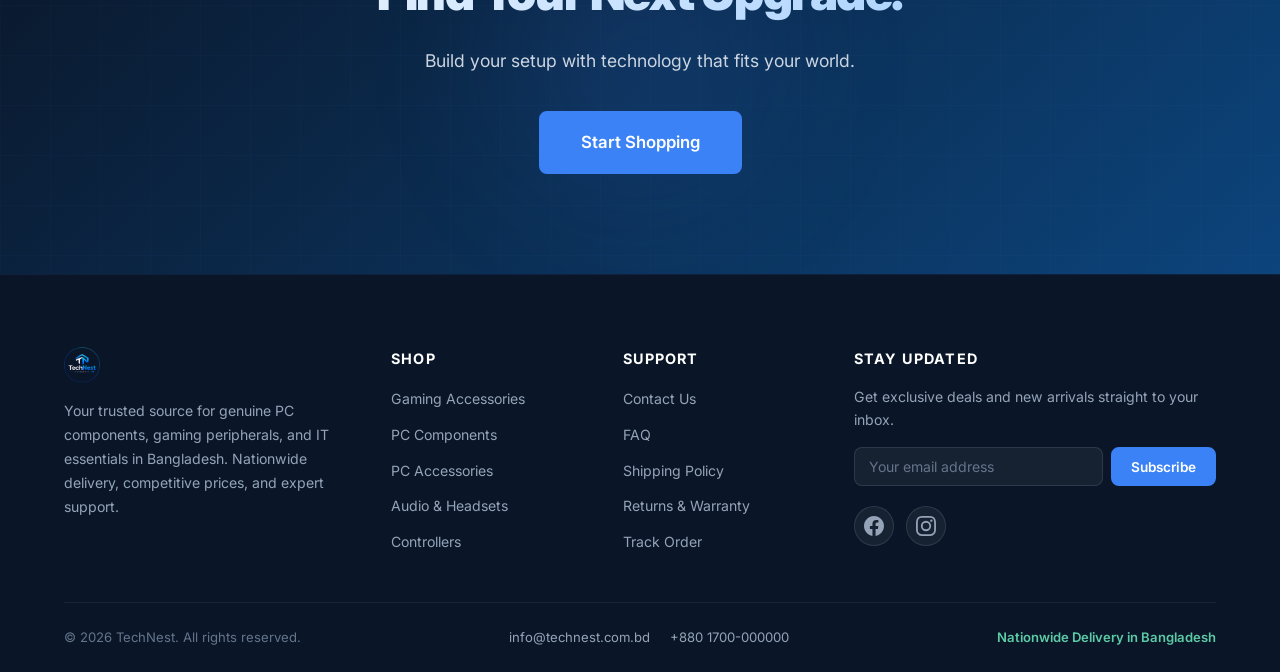
==== commit 6083f926: "Fix chat bot - make fully self-contained with built-in AI - Chat widget is now 100% standalone, zero" ====
--- a/index.html
+++ b/index.html
@@ -877,149 +877,146 @@
 </div>
 <script>
 (function() {
-    function init() {
-        if (typeof TN === 'undefined' || !TN.chat) {
-            setTimeout(init, 100);
+    var KEY = 'technest_chats';
+    var SESS = 'technest_chat_session';
+    var email = null;
+    var chatOpen = false;
+
+    function getChats() { try { return JSON.parse(localStorage.getItem(KEY)) || []; } catch(e) { return []; } }
+    function saveChats(c) { localStorage.setItem(KEY, JSON.stringify(c)); }
+    function getSession() { try { return JSON.parse(localStorage.getItem(SESS)); } catch(e) { return null; } }
+    function setSession(s) { localStorage.setItem(SESS, JSON.stringify(s)); }
+
+    function getBotReply(input) {
+        var m = input.toLowerCase().trim();
+        if (/^(hi|hello|hey|assalam|salam)\b/.test(m)) return "Hello! Welcome to TechNest \u{1F44B} I'm here to help with product info, orders, shipping, and more. What can I help you with?";
+        if (/thank|shukriya|dhonnobad/.test(m)) return "You're welcome! \u{1F60A} Is there anything else?";
+        if (/bye|goodbye|tata/.test(m)) return "Goodbye! Have a great day! \u{1F44B}";
+        if (/who are you|what are you|your name/.test(m)) return "I'm TechNest Bot \u{1F916}, your virtual assistant! I help with products, orders, shipping, and more.";
+        if (/ship|deliver|delivery|courier/.test(m)) return "Nationwide delivery across Bangladesh! \u{1F4E6}\n\n\u2022 Dhaka: 1-2 days\n\u2022 Outside Dhaka: 2-4 days\n\u2022 Remote: 3-5 days\n\nFree shipping on orders over \u09F33,000!";
+        if (/pay|payment|bkash|nagad|card|cash|cod/.test(m)) return "We accept \u{1F4B3}:\n\u2022 bKash\n\u2022 Nagad\n\u2022 VISA / Mastercard\n\u2022 Cash on Delivery\n\nAll payments are secure!";
+        if (/return|refund|warranty|replace|exchange/.test(m)) return "Return policy \u{1F504}:\n\u2022 7-day returns for unused items\n\u2022 Manufacturer warranty\n\u2022 Free returns for defects\n\u2022 Refund in 5-7 days";
+        if (/offer|discount|deal|sale|coupon/.test(m)) return "Current deals \u{1F525}:\n\u2022 Up to 40% off gaming gear\n\u2022 Bundle deals on components\n\u2022 Free shipping over \u09F33,000\n\nCheck our Deals page!";
+        if (/order|track|status/.test(m)) return "Track your order \u{1F4CD}:\n1. Log in to TechNest\n2. Go to Profile \u2192 My Orders\n3. Click order for status\n\nOr email support@technest.com.bd";
+        if (/mouse|keyboard|headset|headphone|controller|monitor/.test(m)) return "Popular picks \u{1F5A5}:\n\u2022 Razer DeathAdder V3 - \u09F36,490\n\u2022 Corsair K70 RGB - \u09F37,190\n\u2022 Logitech G PRO X - \u09F38,990\n\nTell me your budget!";
+        if (/cheap|budget|affordable|best price/.test(m)) return "Budget picks \u{1F4B0}:\n\u2022 Havit MS1036 Mouse - \u09F3890\n\u2022 HAVIT Headphone - \u09F32,490\n\u2022 DeepCool AK400 - \u09F32,190\n\nAll with warranty!";
+        if (/gaming|game|player|pc build|setup/.test(m)) return "Level up! \u{1F3AE}\n\u2022 Gaming mice, keyboards, headsets\n\u2022 Controllers (Xbox, PS, 8BitDo)\n\u2022 PC components for builds\n\nWhat are you building?";
+        if (/price|how much|koto|taka|cost/.test(m)) return "Products range from \u09F3890 to \u09F317,990+! \u{1F4B2}\n\nWhich product interest you?";
+        if (/warranty|guarantee/.test(m)) return "All products have warranty! \u{1F6E1}\n\u2022 Peripherals: 1-2 years\n\u2022 Components: 2-3 years\n\u2022 Processors: 3 years";
+        return "Thanks! \u{1F4AC}\n\nI can help with:\n\u2022 Products & recommendations\n\u2022 Order tracking\n\u2022 Shipping\n\u2022 Payments\n\u2022 Returns & warranty\n\nWhat would you like to know?";
+    }
+
+    function render() {
+        var body = document.getElementById('chatBody');
+        var footer = document.getElementById('chatFooter');
+        var session = getSession();
+
+        if (!session) {
+            email = null;
+            footer.style.display = 'none';
+            body.innerHTML = '<div class="chat-gate"><div class="chat-gate__icon"><svg width="28" height="28" viewBox="0 0 24 24" fill="none" stroke="#3B82F6" stroke-width="2" stroke-linecap="round"><path d="M21 15a2 2 0 0 1-2 2H7l-4 4V5a2 2 0 0 1 2-2h14a2 2 0 0 1 2 2z"/></svg></div><h3>Welcome to TechNest!</h3><p>Enter your email to start chatting.</p><div class="chat-gate__form"><input type="email" class="chat-gate__input" id="chatEmailInput" placeholder="your@email.com"><button class="chat-gate__btn" id="chatStartBtn">Start Chat</button></div></div>';
+            document.getElementById('chatStartBtn').onclick = function() {
+                var em = document.getElementById('chatEmailInput').value.trim();
+                if (!em || !/^[^\s@]+@[^\s@]+\.[^\s@]+$/.test(em)) {
+                    document.getElementById('chatEmailInput').style.borderColor = '#ef4444';
+                    return;
+                }
+                email = em;
+                setSession({ email: em, name: em.split('@')[0] });
+                var chats = getChats();
+                if (!chats.find(function(c){return c.email===em;})) {
+                    chats.unshift({ email: em, name: em.split('@')[0], messages: [], started: new Date().toISOString() });
+                    saveChats(chats);
+                }
+                render();
+            };
+            document.getElementById('chatEmailInput').onkeydown = function(e) { if (e.key==='Enter') document.getElementById('chatStartBtn').click(); };
             return;
         }
-        setupChat();
+
+        email = session.email;
+        footer.style.display = 'flex';
+        var chats = getChats();
+        var chat = chats.find(function(c){return c.email===email;});
+        if (!chat) {
+            chats.unshift({ email: email, name: session.name, messages: [], started: new Date().toISOString() });
+            saveChats(chats);
+            chat = chats[0];
+        }
+
+        body.innerHTML = '';
+        if (chat.messages.length === 0) {
+            body.innerHTML = '<div class="chat-msg chat-msg--bot">Hello ' + esc(session.name) + '! \u{1F44B} I\'m TechNest Bot. Ask me about products, orders, shipping, payments, or anything else!</div>';
+        } else {
+            chat.messages.forEach(function(msg) {
+                var d = document.createElement('div');
+                d.className = 'chat-msg chat-msg--' + msg.sender;
+                var t = new Date(msg.time);
+                var ts = (t.getHours()<10?'0':'')+t.getHours()+':'+(t.getMinutes()<10?'0':'')+t.getMinutes();
+                d.innerHTML = esc(msg.text) + '<div class="chat-msg__time">' + ts + '</div>';
+                body.appendChild(d);
+            });
+        }
+        body.scrollTop = body.scrollHeight;
     }
 
-    function setupChat() {
-        var mascotBtn = document.getElementById('mascotBtn');
-        var chatWidget = document.getElementById('chatWidget');
-        var chatClose = document.getElementById('chatClose');
-        var chatBody = document.getElementById('chatBody');
-        var chatFooter = document.getElementById('chatFooter');
-        var chatInput = document.getElementById('chatInput');
-        var chatSend = document.getElementById('chatSend');
-        if (!mascotBtn || !chatWidget) return;
-
-        var currentEmail = null;
-        var pollTimer = null;
-
-        mascotBtn.addEventListener('click', function() {
-            chatWidget.classList.toggle('open');
-            if (chatWidget.classList.contains('open')) {
-                renderChat();
-                setTimeout(function() { chatInput.focus(); }, 100);
-            } else {
-                stopPolling();
+    function send() {
+        var input = document.getElementById('chatInput');
+        var text = input.value.trim();
+        if (!text || !email) return;
+        input.value = '';
+
+        var chats = getChats();
+        var chat = chats.find(function(c){return c.email===email;});
+        if (!chat) return;
+
+        chat.messages.push({ id: Date.now(), sender: 'user', text: text, time: new Date().toISOString() });
+        saveChats(chats);
+        render();
+
+        var body = document.getElementById('chatBody');
+        var typing = document.createElement('div');
+        typing.className = 'chat-typing';
+        typing.id = 'typingIndicator';
+        typing.innerHTML = '<span></span><span></span><span></span>';
+        body.appendChild(typing);
+        body.scrollTop = body.scrollHeight;
+
+        var reply = getBotReply(text);
+        setTimeout(function() {
+            var fresh = getChats();
+            var c = fresh.find(function(ch){return ch.email===email;});
+            if (c) {
+                c.messages.push({ id: Date.now()+1, sender: 'bot', text: reply, time: new Date().toISOString() });
+                saveChats(fresh);
             }
-        });
-        chatClose.addEventListener('click', function() {
-            chatWidget.classList.remove('open');
-            stopPolling();
-        });
-
-        function renderChat() {
-            var session = TN.chat.getSession();
-            if (!session) {
-                currentEmail = null;
-                chatBody.innerHTML = '<div class="chat-gate">' +
-                    '<div class="chat-gate__icon"><svg width="28" height="28" viewBox="0 0 24 24" fill="none" stroke="#3B82F6" stroke-width="2" stroke-linecap="round"><path d="M21 15a2 2 0 0 1-2 2H7l-4 4V5a2 2 0 0 1 2-2h14a2 2 0 0 1 2 2z"/></svg></div>' +
-                    '<h3>Welcome to TechNest!</h3>' +
-                    '<p>Enter your email to start chatting with our bot assistant.</p>' +
-                    '<div class="chat-gate__form">' +
-                    '<input type="email" class="chat-gate__input" id="chatEmail" placeholder="your@email.com">' +
-                    '<button class="chat-gate__btn" id="chatVerifyBtn">Start Chat</button>' +
-                    '</div></div>';
-                chatFooter.style.display = 'none';
-                var verifyBtn = document.getElementById('chatVerifyBtn');
-                var emailInput = document.getElementById('chatEmail');
-                verifyBtn.addEventListener('click', function() {
-                    var email = emailInput.value.trim();
-                    if (TN.chat.verifyEmail(email)) {
-                        currentEmail = email;
-                        renderChat();
-                        startPolling();
-                    } else {
-                        emailInput.style.borderColor = '#ef4444';
-                    }
-                });
-                emailInput.addEventListener('keydown', function(e) {
-                    if (e.key === 'Enter') verifyBtn.click();
-                });
-                return;
-            }
-
-            currentEmail = session.email;
-            chatFooter.style.display = 'flex';
-            var chat = TN.chat.getChatByEmail(session.email);
-            if (!chat) {
-                TN.chat.verifyEmail(session.email);
-                chat = TN.chat.getChatByEmail(session.email);
-            }
-            chatBody.innerHTML = '';
-            if (chat.messages.length === 0) {
-                chatBody.innerHTML = '<div class="chat-msg chat-msg--bot">Hello ' + esc(session.name) + '! 👋 I\'m TechNest Bot. Ask me about products, orders, shipping, payments, or anything else!</div>';
-            } else {
-                chat.messages.forEach(function(m) {
-                    var div = document.createElement('div');
-                    div.className = 'chat-msg chat-msg--' + m.sender;
-                    var t = new Date(m.time);
-                    var ts = pad(t.getHours()) + ':' + pad(t.getMinutes());
-                    div.innerHTML = esc(m.text) + '<div class="chat-msg__time">' + ts + '</div>';
-                    chatBody.appendChild(div);
-                });
-            }
-            chatBody.scrollTop = chatBody.scrollHeight;
-            startPolling();
-        }
-
-        function sendMessage() {
-            var text = chatInput.value.trim();
-            if (!text || !currentEmail) return;
-            chatInput.value = '';
-
-            TN.chat.sendMessage(currentEmail, text);
-            renderChat();
-
-            var typing = document.createElement('div');
-            typing.className = 'chat-typing';
-            typing.id = 'chatTyping';
-            typing.innerHTML = '<span></span><span></span><span></span>';
-            chatBody.appendChild(typing);
-            chatBody.scrollTop = chatBody.scrollHeight;
-        }
-
-        function startPolling() {
-            stopPolling();
-            var lastCount = 0;
-            var chat = TN.chat.getChatByEmail(currentEmail);
-            if (chat) lastCount = chat.messages.length;
-
-            pollTimer = setInterval(function() {
-                if (!currentEmail || !chatWidget.classList.contains('open')) {
-                    stopPolling();
-                    return;
-                }
-                var freshChat = TN.chat.getChatByEmail(currentEmail);
-                if (freshChat && freshChat.messages.length > lastCount) {
-                    var typingEl = document.getElementById('chatTyping');
-                    if (typingEl) typingEl.remove();
-                    renderChat();
-                    lastCount = freshChat.messages.length;
-                }
-            }, 300);
-        }
-
-        function stopPolling() {
-            if (pollTimer) { clearInterval(pollTimer); pollTimer = null; }
-        }
-
-        chatSend.addEventListener('click', sendMessage);
-        chatInput.addEventListener('keydown', function(e) { if (e.key === 'Enter') sendMessage(); });
-
-        function esc(s) { var d = document.createElement('div'); d.appendChild(document.createTextNode(s || '')); return d.innerHTML; }
-        function pad(n) { return n < 10 ? '0' + n : '' + n; }
+            var ti = document.getElementById('typingIndicator');
+            if (ti) ti.remove();
+            render();
+        }, 800 + Math.random() * 600);
     }
 
-    if (document.readyState === 'loading') {
-        document.addEventListener('DOMContentLoaded', init);
-    } else {
-        init();
+    function esc(s) { var d = document.createElement('div'); d.appendChild(document.createTextNode(s||'')); return d.innerHTML; }
+
+    function init() {
+        var btn = document.getElementById('mascotBtn');
+        var widget = document.getElementById('chatWidget');
+        var close = document.getElementById('chatClose');
+        var sendBtn = document.getElementById('chatSend');
+        var input = document.getElementById('chatInput');
+        if (!btn || !widget) { setTimeout(init, 100); return; }
+
+        btn.onclick = function() {
+            chatOpen = !chatOpen;
+            widget.classList.toggle('open', chatOpen);
+            if (chatOpen) { render(); setTimeout(function(){input.focus();},100); }
+        };
+        close.onclick = function() { chatOpen = false; widget.classList.remove('open'); };
+        sendBtn.onclick = send;
+        input.onkeydown = function(e) { if (e.key==='Enter') send(); };
     }
+
+    if (document.readyState==='loading') document.addEventListener('DOMContentLoaded', init); else init();
 })();
 </script>
 </body>
